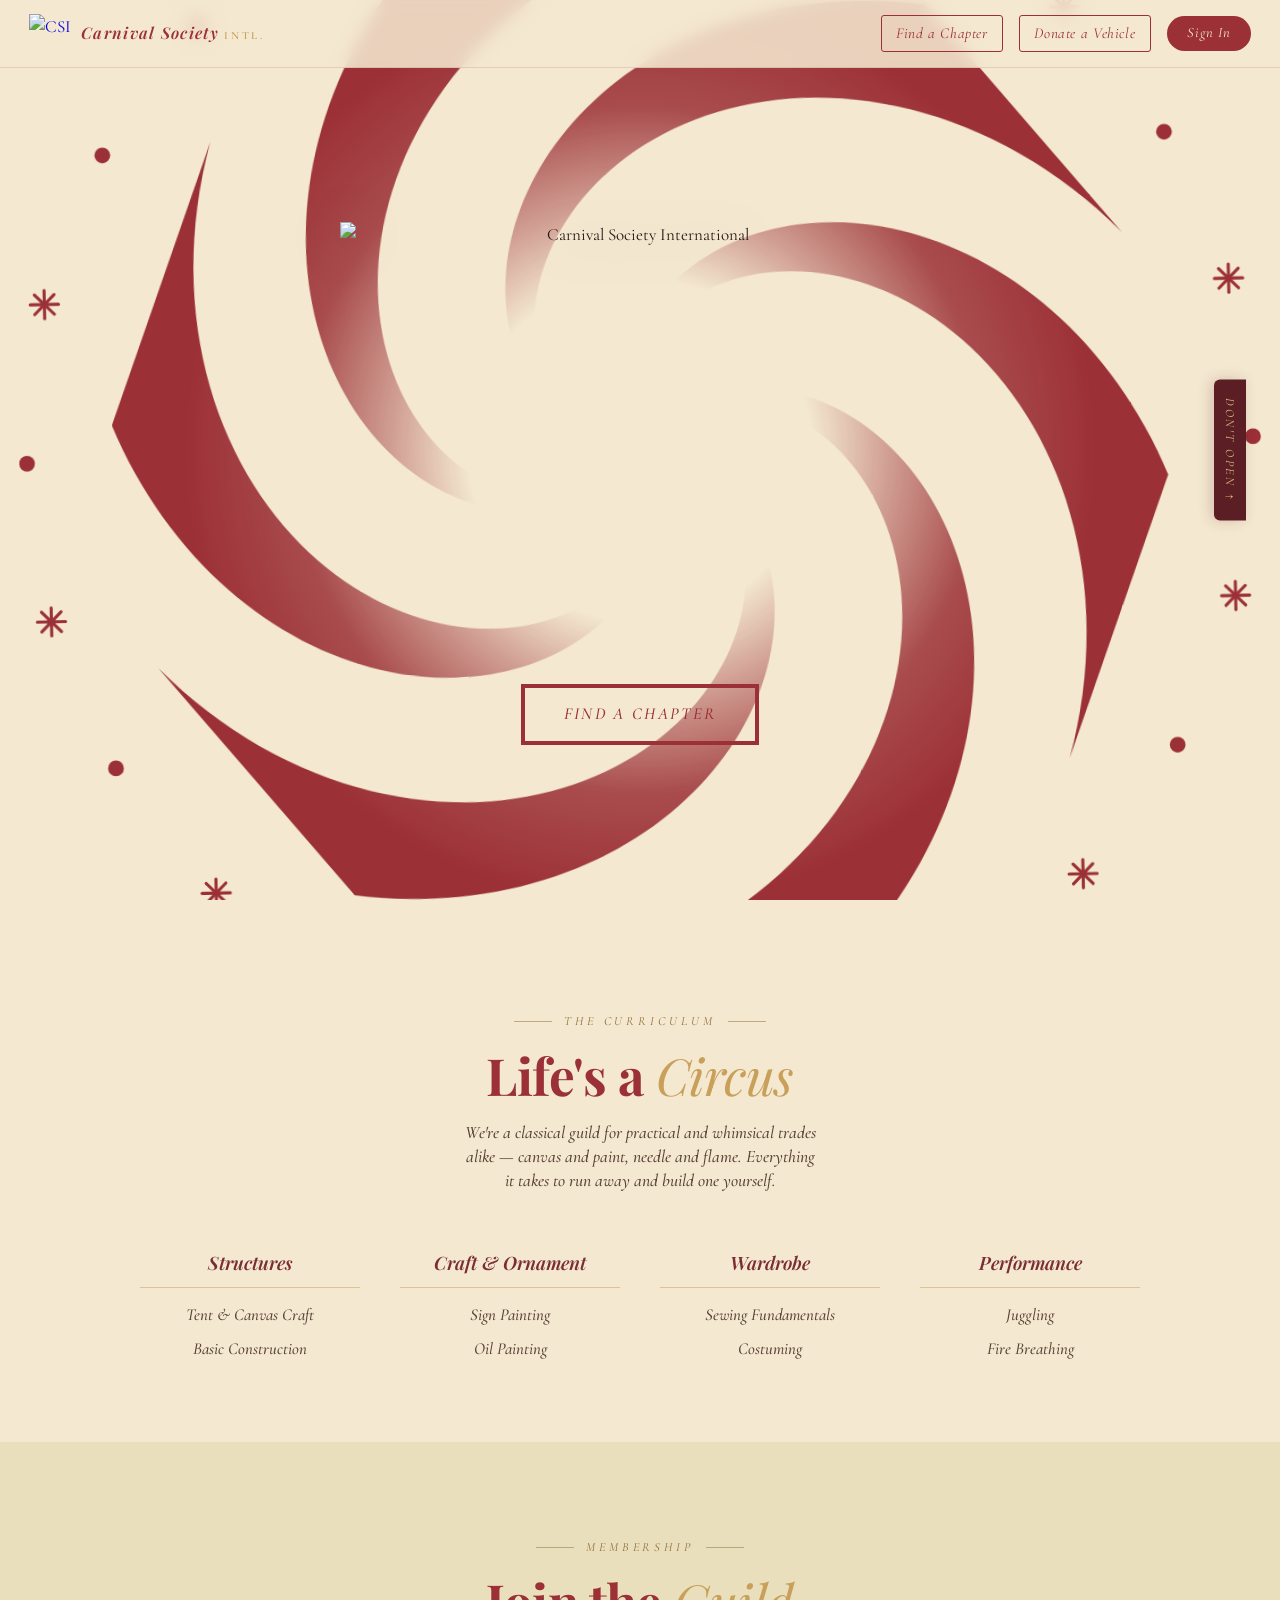
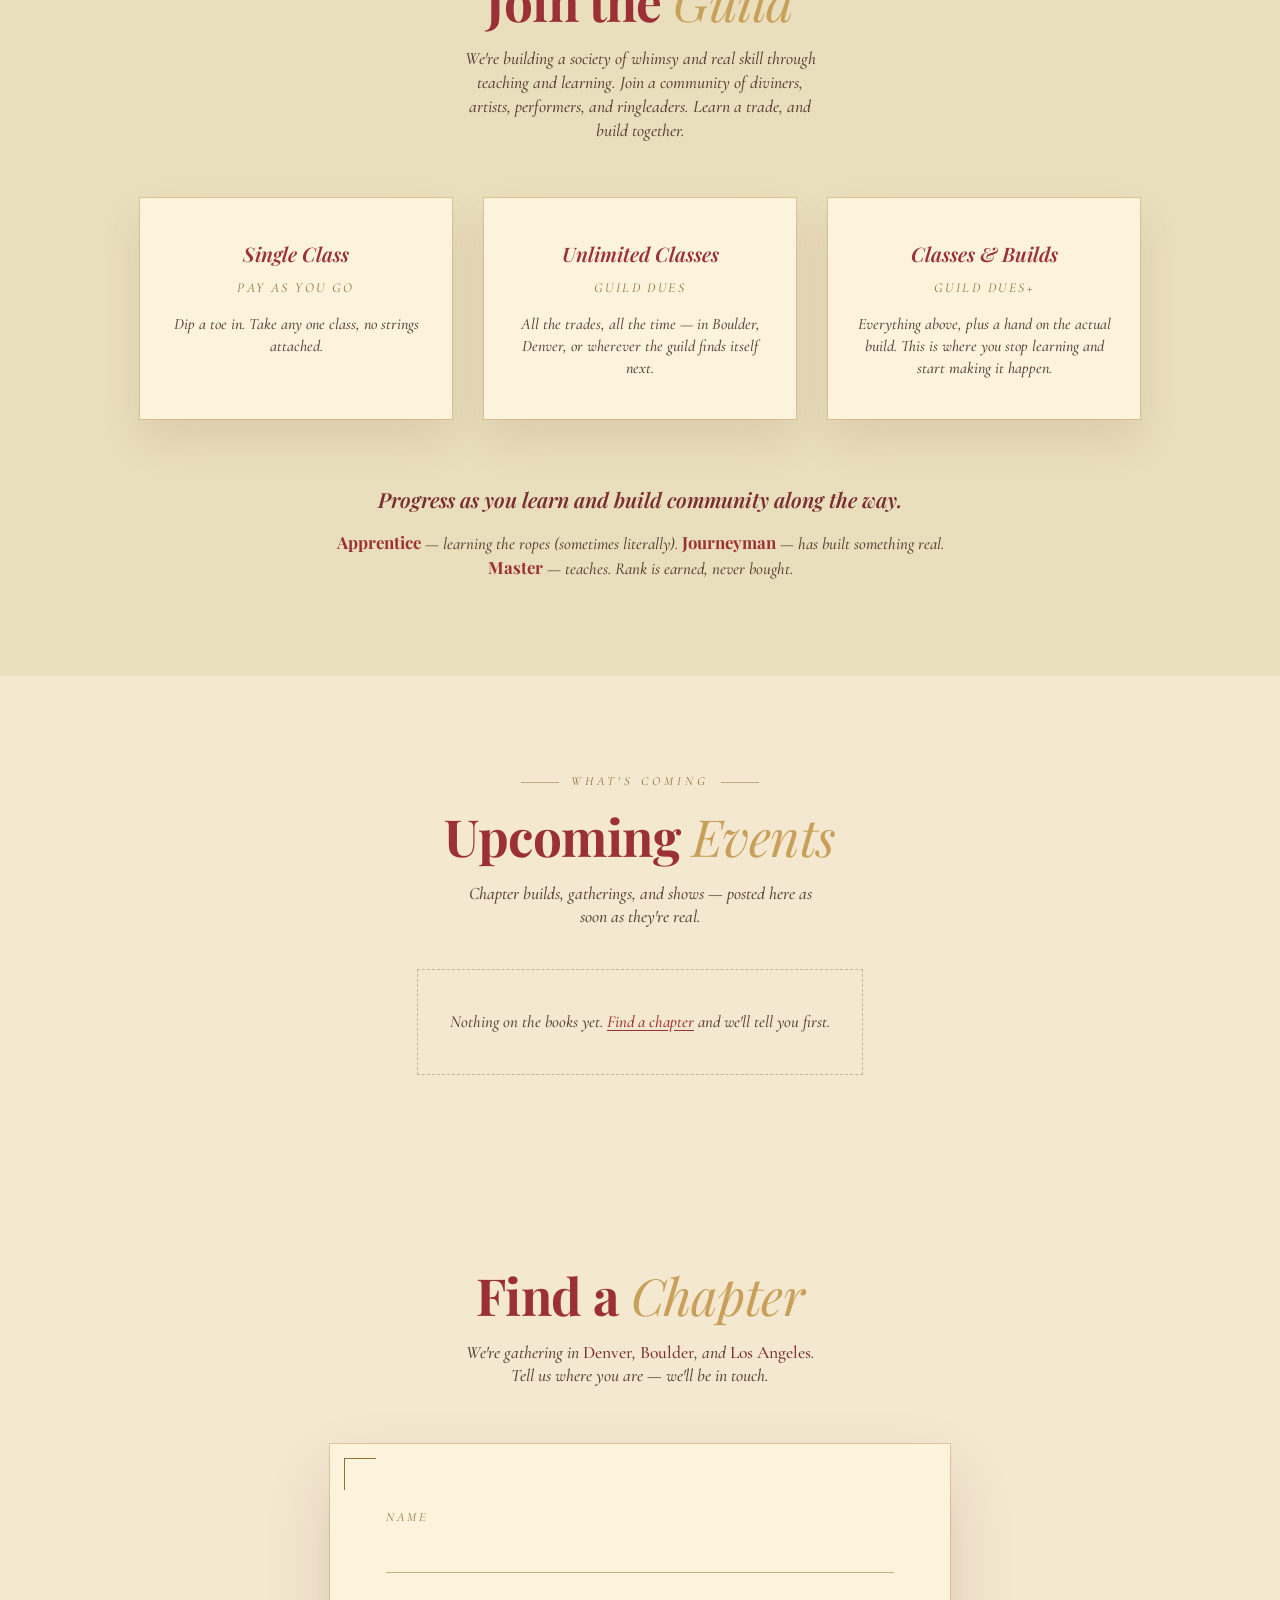
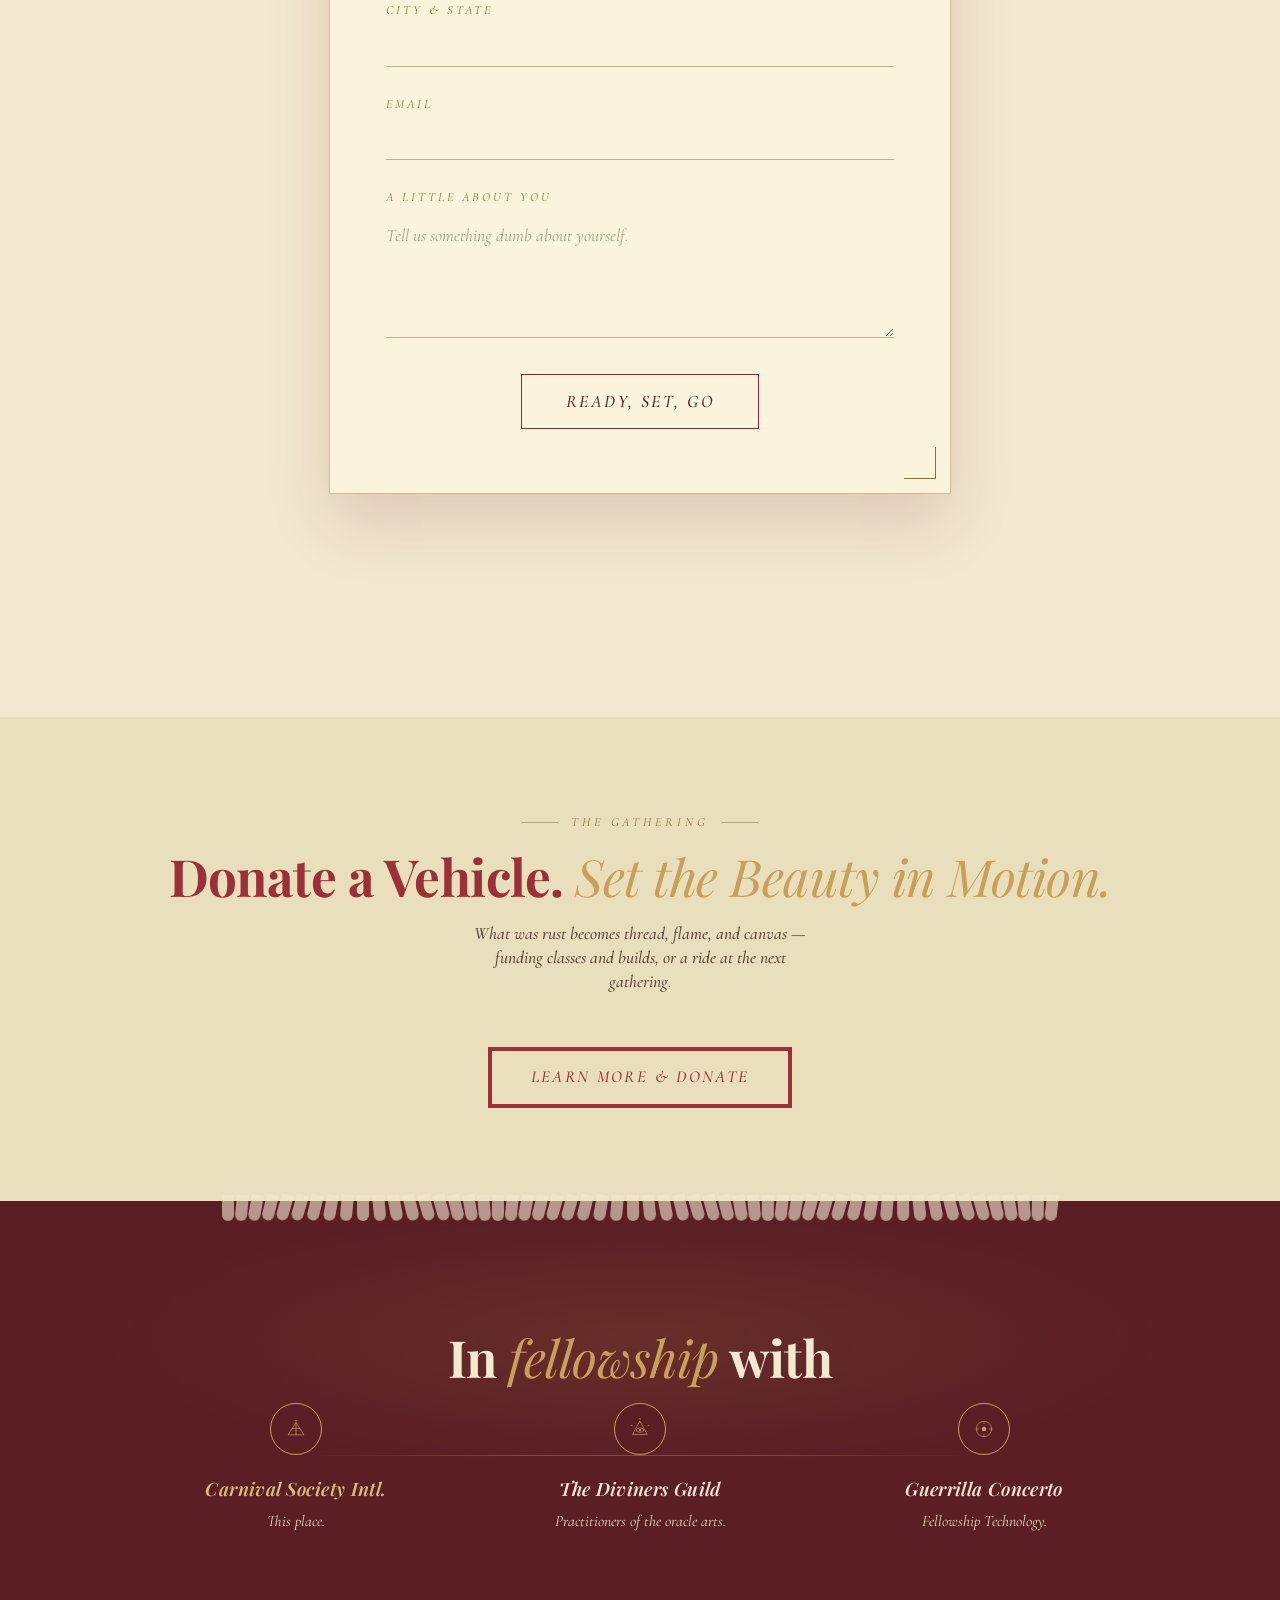
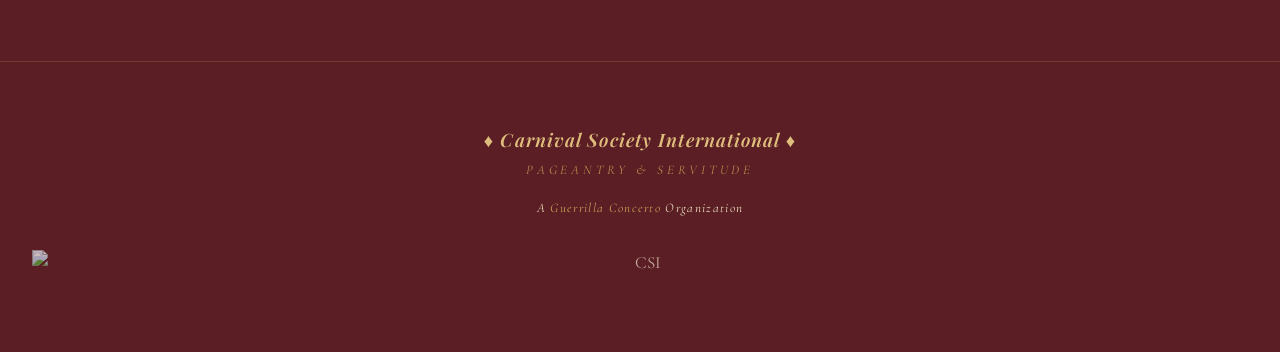
==== index.html @ 026100b3 "Add vehicle donation program: standalone donate.html and homepage teaser Standalone page covers the " ====
<!DOCTYPE html>

<html lang="en">
<head>
<meta charset="UTF-8">
<meta name="viewport" content="width=device-width, initial-scale=1.0">
<title>Carnival Society International</title>
<link rel="preconnect" href="https://fonts.googleapis.com">
<link rel="preconnect" href="https://fonts.gstatic.com" crossorigin>
<link href="https://fonts.googleapis.com/css2?family=Playfair+Display:ital,wght@0,400;0,600;0,700;1,400;1,600&family=Cormorant+Garamond:ital,wght@0,300;0,400;0,500;0,600;1,300;1,400;1,500&display=swap" rel="stylesheet">
<style>
  :root {
    --burgundy-deep: #5A1E24;
    --burgundy:      #7A2E34;
    --burgundy-red:  #9B3036;
    --gold:          #C8A05A;
    --gold-bright:   #DFBE7D;
    --gold-deep:     #8F6E34;
    --cream:         #F4E8D0;
    --cream-soft:    #EADFBC;
    --ink:           #231712;
    --ink-soft:      #5A4238;
  }
  *, *::before, *::after { margin:0; padding:0; box-sizing:border-box; }
  html { scroll-behavior: smooth; }
  body {
    background: var(--cream);
    color: var(--ink);
    font-family: 'Cormorant Garamond', serif;
    font-size: 17px;
    line-height: 1.55;
    overflow-x: hidden;
    -webkit-font-smoothing: antialiased;
  }
  body::before {
    content: '';
    position: fixed; inset: 0;
    background:
      radial-gradient(ellipse 80% 60% at 50% 20%, rgba(155,48,54,0.07) 0%, transparent 70%),
      radial-gradient(ellipse 60% 40% at 50% 95%, rgba(143,110,52,0.05) 0%, transparent 70%);
    pointer-events: none; z-index: 1;
  }
  body::after {
    content: '';
    position: fixed; inset: 0;
    background-image: url("data:image/svg+xml,%3Csvg viewBox='0 0 200 200' xmlns='http://www.w3.org/2000/svg'%3E%3Cfilter id='n'%3E%3CfeTurbulence type='fractalNoise' baseFrequency='0.9' numOctaves='2' stitchTiles='stitch'/%3E%3C/filter%3E%3Crect width='100%25' height='100%25' filter='url(%23n)' opacity='0.55'/%3E%3C/svg%3E");
    opacity: 0.08; mix-blend-mode: multiply;
    pointer-events: none; z-index: 2;
  }
  nav, main, footer { position: relative; z-index: 3; }

/* NAV */
nav {
position: fixed; top: 0; left: 0; right: 0;
padding: 0.85rem 1.8rem;
display: flex; justify-content: space-between; align-items: center;
z-index: 100;
background: rgba(244,232,208,0.88);
backdrop-filter: blur(8px); -webkit-backdrop-filter: blur(8px);
border-bottom: 1px solid rgba(139,60,64,0.15);
animation: fade 1.2s ease 0.1s both;
}
.nav-logomark { display: flex; align-items: center; gap: 0.65rem; flex-shrink: 0; text-decoration: none; }
.nav-logomark img { height: 40px; width: auto; display: block; }
.nav-brand-text {
font-family: 'Playfair Display', serif;
font-weight: 600; font-style: italic;
font-size: 1rem; letter-spacing: 0.08em;
color: var(--burgundy-red);
}
.nav-brand-text em {
font-style: normal;
font-family: 'Cormorant Garamond', serif;
font-size: 0.68rem; letter-spacing: 0.24em;
text-transform: uppercase;
color: var(--gold);
margin-left: 0.3rem;
}
.nav-right { display: flex; align-items: center; gap: 1rem; }
.nav-chapter {
font-family: 'Cormorant Garamond', serif;
font-style: italic; font-size: 0.95rem; letter-spacing: 0.04em;
color: var(--burgundy-red); text-decoration: none;
border: 1px solid var(--burgundy-red);
padding: 0.35rem 0.9rem; border-radius: 3px;
transition: color 0.3s, background 0.3s;
}
.nav-chapter:hover { background: var(--burgundy-red); color: var(--cream); }
.nav-signin {
background: var(--burgundy-red); color: var(--cream);
padding: 0.4rem 1.3rem; border-radius: 999px;
font-family: 'Cormorant Garamond', serif;
font-style: italic; font-size: 0.9rem; letter-spacing: 0.06em;
text-decoration: none; transition: background 0.3s; flex-shrink: 0;
}
.nav-signin:hover { background: var(--burgundy-deep); }

/* HERO */
.hero {
position: relative; min-height: 100vh;
display: grid; grid-template-rows: 1fr auto 1fr;
padding: 7rem 2rem 3rem;
background: var(--cream); overflow: hidden;
}
.hero-inner {
position: relative; z-index: 3;
align-self: center; margin: 0 auto;
max-width: 860px; width: 100%;
display: flex; flex-direction: column;
align-items: center; gap: 2.25rem; text-align: center;
}
.spiral-stage {
position: absolute; top: 50%; left: 50%;
width: 150vmin; height: 150vmin;
transform: translate(-50%, -50%);
z-index: 1; pointer-events: none; will-change: opacity;
-webkit-mask-image: radial-gradient(circle at center,
transparent 0%, transparent 18%,
rgba(0,0,0,0.4) 26%, rgba(0,0,0,0.85) 36%,
black 48%, black 100%);
mask-image: radial-gradient(circle at center,
transparent 0%, transparent 18%,
rgba(0,0,0,0.4) 26%, rgba(0,0,0,0.85) 36%,
black 48%, black 100%);
}
.spiral-wrap { position: absolute; inset: 0; transform-origin: center center; will-change: transform; }
.spiral-stage svg { width: 100%; height: 100%; display: block; overflow: visible; }
.spiral-rotor, .spiral-halo { transform-origin: 0 0; will-change: transform; }
.hero-wordmark {
width: clamp(300px, 52vw, 600px);
aspect-ratio: 728 / 520; object-fit: contain;
filter: drop-shadow(0 6px 24px rgba(90,30,36,0.25));
}
.btn {
display: inline-block; padding: 0.85rem 2.4rem;
border: 1px solid var(--burgundy-red); color: var(--burgundy-red);
font-family: 'Cormorant Garamond', serif;
font-style: italic; font-weight: 500;
font-size: 1.05rem; letter-spacing: 0.14em;
text-decoration: none; text-transform: uppercase;
background: transparent;
cursor: pointer; position: relative;
box-shadow: 0 0 0 3px var(--burgundy-red);
transition: color 0.35s ease, background 0.35s ease, letter-spacing 0.4s ease, box-shadow 0.35s ease;
}
.btn:hover {
background: var(--burgundy-red); color: var(--cream);
letter-spacing: 0.18em;
box-shadow: 0 0 0 3px var(--burgundy-red), 0 0 0 5px var(--cream), 0 0 0 7px var(--burgundy-red);
}

/* SECTION HEADERS */
.section-label {
font-family: 'Cormorant Garamond', serif;
font-style: italic; font-size: 0.78rem;
letter-spacing: 0.32em; text-transform: uppercase;
text-align: center; margin-bottom: 1rem;
display: flex; align-items: center; justify-content: center; gap: 0.75rem;
}
.section-label::before, .section-label::after {
content: ''; width: 38px; height: 1px; background: currentColor; opacity: 0.5;
}
.section-title {
font-family: 'Playfair Display', serif; font-weight: 700;
font-size: clamp(2rem, 4.2vw, 3.2rem);
line-height: 1.1; text-align: center;
margin-bottom: 1.1rem; letter-spacing: -0.01em;
}
.section-title em { font-family: 'Playfair Display', serif; font-style: italic; font-weight: 400; }
.section-kicker {
text-align: center; font-style: italic; font-weight: 500;
font-size: 1.1rem; line-height: 1.35;
max-width: 44ch; margin: 0 auto 3.5rem;
}

/* CLASSES */
.classes { background: var(--cream); color: var(--ink); padding: 7rem 2rem 5rem; position: relative; }
.classes .section-label { color: var(--gold-deep); }
.classes .section-title { color: var(--burgundy-red); }
.classes .section-title em { color: var(--gold); font-style: italic; }
.classes .section-kicker { color: var(--ink-soft); }
.class-groups {
  max-width: 1000px; margin: 0 auto;
  display: grid; grid-template-columns: repeat(4, 1fr); gap: 2.5rem;
}
.class-group { text-align: center; }
.group-title {
  font-family: 'Playfair Display', serif; font-weight: 600; font-style: italic;
  font-size: 1.15rem; color: var(--burgundy); margin-bottom: 0.9rem;
  padding-bottom: 0.6rem; border-bottom: 1px solid rgba(200,160,90,0.5);
}
.group-list { list-style: none; display: flex; flex-direction: column; gap: 0.5rem; }
.group-list li { font-style: italic; font-weight: 500; font-size: 1.05rem; color: var(--ink-soft); }

/* JOIN THE GUILD */
.guild { background: var(--cream-soft); color: var(--ink); padding: 6rem 2rem; position: relative; }
.guild .section-label { color: var(--gold-deep); }
.guild .section-title { color: var(--burgundy-red); }
.guild .section-title em { color: var(--gold); font-style: italic; }
.guild .section-kicker { color: var(--ink-soft); }
.tier-cards {
  max-width: 1000px; margin: 0 auto 4rem; display: grid;
  grid-template-columns: repeat(3, 1fr); gap: 2rem;
}
.tier-card {
  background: #FBF3DC; padding: 2.5rem 1.75rem; text-align: center;
  box-shadow: 0 20px 40px rgba(90,30,36,0.1), 0 0 0 1px rgba(200,160,90,0.4);
}
.tier-name { font-family: 'Playfair Display', serif; font-weight: 600; font-style: italic; font-size: 1.25rem; color: var(--burgundy-red); margin-bottom: 0.5rem; }
.tier-price { font-style: italic; font-size: 0.85rem; letter-spacing: 0.18em; text-transform: uppercase; color: var(--gold-deep); margin-bottom: 1rem; }
.tier-text { font-style: italic; font-weight: 500; font-size: 1rem; color: var(--ink-soft); line-height: 1.35; }
.rank-ladder { max-width: 620px; margin: 0 auto; text-align: center; }
.rank-title { font-family: 'Playfair Display', serif; font-weight: 600; font-style: italic; font-size: 1.3rem; color: var(--burgundy); margin-bottom: 1rem; }
.rank-text { font-style: italic; font-weight: 500; font-size: 1.05rem; color: var(--ink-soft); line-height: 1.4; }
.rank-text strong { font-style: normal; color: var(--burgundy-red); font-family: 'Playfair Display', serif; }

/* UPCOMING EVENTS */
.events { background: var(--cream); color: var(--ink); padding: 6rem 2rem; position: relative; }
.events .section-label { color: var(--gold-deep); }
.events .section-title { color: var(--burgundy-red); }
.events .section-title em { color: var(--gold); font-style: italic; }
.events .section-kicker { color: var(--ink-soft); margin-bottom: 2.5rem; }
.events-empty {
  max-width: 560px; margin: 0 auto; text-align: center;
  padding: 2.5rem 2rem; border: 1px dashed rgba(139,110,52,0.4);
}
.events-empty p { font-style: italic; font-size: 1.05rem; font-weight: 500; color: var(--ink-soft); line-height: 1.4; }
.events-empty a { color: var(--burgundy-red); text-decoration: underline; text-underline-offset: 3px; }
.events-list { max-width: 640px; margin: 0 auto; display: flex; flex-direction: column; gap: 1.25rem; }
.event-card {
  background: #FBF3DC; text-align: left; padding: 1.5rem 1.75rem;
  box-shadow: 0 12px 28px rgba(90,30,36,0.08), 0 0 0 1px rgba(200,160,90,0.4);
}
.event-card-title { font-family: 'Playfair Display', serif; font-weight: 600; font-style: italic; font-size: 1.2rem; color: var(--burgundy-red); margin-bottom: 0.35rem; }
.event-card-meta { font-style: italic; font-weight: 500; font-size: 0.9rem; color: var(--gold-deep); margin-bottom: 0.5rem; }
.event-card-desc { font-style: italic; font-weight: 500; font-size: 1rem; color: var(--ink-soft); line-height: 1.4; }

/* FIND A CHAPTER */
.join { background: var(--cream); color: var(--ink); padding: 6rem 2rem 9rem; position: relative; }
.join .section-label { color: var(--gold-deep); }
.join .section-title { color: var(--burgundy-red); }
.join .section-title em { color: var(--gold); font-style: italic; }
.join .section-kicker { color: var(--ink-soft); }
.join .section-kicker em { color: var(--burgundy); font-style: normal; }
.form-panel {
max-width: 620px; margin: 0 auto;
background: #FBF3DC; color: var(--ink);
padding: 4rem 3.5rem; position: relative;
box-shadow: 0 30px 60px rgba(90,30,36,0.15), 0 0 0 1px rgba(200,160,90,0.45);
}
.form-panel::before, .form-panel::after {
content: ''; position: absolute; width: 32px; height: 32px;
border: 1px solid var(--gold-deep);
}
.form-panel::before { top: 14px; left: 14px; border-right: 0; border-bottom: 0; }
.form-panel::after  { bottom: 14px; right: 14px; border-left: 0; border-top: 0; }
form { display: flex; flex-direction: column; gap: 1.75rem; }
.field { display: flex; flex-direction: column; gap: 0.5rem; }
.field label {
font-family: 'Cormorant Garamond', serif;
font-style: italic; font-size: 0.78rem;
letter-spacing: 0.24em; text-transform: uppercase; color: var(--gold-deep);
}
.field input, .field textarea, .field select {
font-family: 'Cormorant Garamond', serif; font-size: 1.1rem; color: var(--ink);
background: transparent; border: 0;
border-bottom: 1px solid rgba(139,110,52,0.5);
padding: 0.5rem 0; outline: none;
transition: border-color 0.3s ease; resize: vertical;
}
.field input::placeholder, .field textarea::placeholder { color: rgba(74,56,24,0.45); font-style: italic; }
.field input:focus, .field textarea:focus, .field select:focus { border-color: var(--burgundy); }
.field textarea { min-height: 90px; line-height: 1.5; }
.field select { cursor: pointer; }
.field-note { font-style: italic; font-size: 0.85rem; color: var(--ink-soft); line-height: 1.4; margin-top: -0.75rem; }
.field-row { display: flex; gap: 1.25rem; }
.field-row .field { flex: 1; }
.disclosure { max-width: 620px; margin: 0 auto 2.5rem; text-align: center; font-style: italic; font-size: 0.92rem; color: var(--ink-soft); line-height: 1.5; }
.disclosure strong { font-style: normal; color: var(--burgundy); font-family: 'Playfair Display', serif; }
.btn-dark {
align-self: center; margin-top: 0.5rem;
padding: 1rem 2.75rem; border: 1px solid var(--burgundy);
color: var(--burgundy-deep); background: transparent;
font-family: 'Cormorant Garamond', serif;
font-style: italic; font-weight: 500;
font-size: 1.1rem; letter-spacing: 0.14em; text-transform: uppercase;
cursor: pointer; position: relative;
transition: color 0.4s ease, letter-spacing 0.5s ease; overflow: hidden;
}
.btn-dark::before {
content: ''; position: absolute; inset: 0; background: var(--burgundy);
transform: scaleX(0); transform-origin: left;
transition: transform 0.55s cubic-bezier(0.22,1,0.36,1); z-index: -1;
}
.btn-dark:hover { color: var(--cream); letter-spacing: 0.2em; }
.btn-dark:hover::before { transform: scaleX(1); }
.confirmation {
display: none; text-align: center; padding: 1.5rem 0;
font-style: italic; font-size: 1.1rem; color: var(--ink); line-height: 1.6;
}
.confirmation strong {
font-family: 'Playfair Display', serif; font-style: italic; font-weight: 400;
color: var(--burgundy); display: block; margin-bottom: 0.75rem; letter-spacing: 0.04em;
}
form.sent { display: none; }

/* DONATE A VEHICLE */
.donate { background: var(--cream-soft); color: var(--ink); padding: 6rem 2rem; position: relative; text-align: center; }
.donate .section-label { color: var(--gold-deep); }
.donate .section-title { color: var(--burgundy-red); }
.donate .section-title em { color: var(--gold); font-style: italic; }
.donate .section-kicker { color: var(--ink-soft); }
.donate .section-kicker em { color: var(--burgundy); font-style: normal; }
form.sent + .confirmation { display: block; }

/* SMILE */
.smile { width: clamp(140px,16vw,200px); margin: 5rem auto 0; display: block; will-change: transform; opacity: 0.9; }

/* FELLOWSHIP */
.fellowship {
padding: 8rem 2rem;
background: radial-gradient(ellipse 60% 40% at 50% 30%, rgba(200,160,90,0.12) 0%, transparent 70%), var(--burgundy-deep);
color: var(--cream); text-align: center; position: relative;
}
.fellowship .section-label { color: var(--gold); }
.fellowship .section-title { color: var(--cream); max-width: 22ch; margin-left: auto; margin-right: auto; }
.fellowship .section-title em { color: var(--gold); }
.kindred {
max-width: 1000px; margin: 0 auto;
display: grid; grid-template-columns: repeat(3,1fr); gap: 2rem; position: relative;
}
.kindred::before {
content: ''; position: absolute; top: 52px; left: 16%; right: 16%; height: 1px;
background: linear-gradient(90deg, transparent, rgba(200,160,90,0.35), rgba(200,160,90,0.35), transparent); z-index: 0;
}
.kin {
position: relative; z-index: 1; text-align: center; padding: 0 0.5rem;
text-decoration: none; color: inherit; display: block;
}
.kin-crest {
width: 52px; height: 52px; margin: 0 auto 1.25rem;
background: var(--burgundy-deep); border: 1px solid var(--gold); border-radius: 50%;
padding: 14px; color: var(--gold);
display: flex; align-items: center; justify-content: center;
transition: background 0.4s ease, transform 0.6s cubic-bezier(0.22,1,0.36,1), color 0.4s ease;
}
.kin-crest svg { width: 100%; height: 100%; stroke: currentColor; fill: none; stroke-width: 1.2; stroke-linecap: round; stroke-linejoin: round; }
.kin:hover .kin-crest { background: var(--gold); color: var(--burgundy-deep); transform: scale(1.08); }
.kin-name { font-family: 'Playfair Display', serif; font-weight: 600; font-style: italic; font-size: 1.15rem; color: var(--cream); margin-bottom: 0.4rem; letter-spacing: 0.02em; }
.kin.self .kin-name { color: var(--gold-bright); }
.kin-text { font-style: italic; font-size: 0.98rem; color: var(--cream-soft); max-width: 26ch; margin: 0 auto; line-height: 1.5; }

/* TEETH BAR */
.teeth-bar {
position: absolute; top: -6px; left: 0; right: 0;
display: flex; justify-content: center; gap: 3px;
pointer-events: none;
overflow: visible;
z-index: 2;
}
.tooth {
flex-shrink: 0; width: 12px; height: 26px;
background: var(--cream); border-radius: 0 0 6px 6px;
will-change: transform; transform-origin: top center; opacity: 0.6;
}

/* FOOTER */
footer {
padding: 4rem 2rem 3rem; background: var(--burgundy-deep); color: var(--cream);
border-top: 1px solid rgba(200,160,90,0.2); text-align: center;
}
.foot-mark { font-family: 'Playfair Display', serif; font-weight: 600; font-style: italic; font-size: 1.15rem; letter-spacing: 0.06em; color: var(--gold-bright); margin-bottom: 0.35rem; }
.foot-tagline { font-family: 'Cormorant Garamond', serif; font-style: italic; font-size: 0.82rem; letter-spacing: 0.3em; text-transform: uppercase; color: var(--gold); opacity: 0.85; margin-bottom: 1.1rem; }
.foot-line { font-family: 'Cormorant Garamond', serif; font-style: italic; font-size: 0.82rem; color: var(--cream-soft); letter-spacing: 0.1em; margin-bottom: 2rem; }
.foot-line a { color: var(--gold); text-decoration: none; }
.foot-line a:hover { text-decoration: underline; }
.foot-logomark { height: 54px; width: auto; display: block; margin: 0 auto; opacity: 0.7; }

/* REVEAL */
.reveal { opacity: 0; transform: translateY(26px); transition: opacity 1.1s cubic-bezier(0.22,1,0.36,1), transform 1.1s cubic-bezier(0.22,1,0.36,1); }
.reveal.is-in { opacity: 1; transform: translateY(0); }
.spiral-stage  { animation: fade 2s cubic-bezier(0.22,1,0.36,1) 0.15s both; }
.hero-wordmark { animation: rise 1.5s cubic-bezier(0.22,1,0.36,1) 0.55s both; }
.btn           { animation: rise 1.5s cubic-bezier(0.22,1,0.36,1) 0.85s both; }
@keyframes rise { from { opacity:0; transform:translateY(30px); } to { opacity:1; transform:translateY(0); } }
@keyframes fade { from { opacity:0; } to { opacity:1; } }

/* CARNIVAL ERUPTION */
.edge-trumpet {
position: fixed;
bottom: 0;
width: clamp(180px, 22vw, 340px);
will-change: transform;
opacity: 0.95;
z-index: 10;
pointer-events: none;
}
.edge-trumpet.left  { left: 0; }
.edge-trumpet.right { right: 0; }
.edge-trumpet img { width: 100%; height: auto; display: block; filter: drop-shadow(0 4px 16px rgba(90,30,36,0.22)); }

.fanfare-stage { position: fixed; inset: 0; pointer-events: none; z-index: 200; display: none; overflow: hidden; }
.fanfare-stage.go { display: block; }
.fanfare-trumpeter {
position: absolute; bottom: 6%; right: -35vw;
width: clamp(220px,26vw,380px);
transform-origin: 50% 100%;
will-change: transform, opacity;
}
.fanfare-stage.go .fanfare-trumpeter { animation: fanfareRight 4.8s cubic-bezier(0.22,1,0.36,1) forwards; }
@keyframes fanfareRight {
0%   { right:-35vw; transform:rotate(15deg); opacity:0; }
8%   { opacity:1; }
22%  { right:2vw;  transform:rotate(-8deg); }
35%  { right:2vw;  transform:rotate(6deg); }
50%  { right:2vw;  transform:rotate(-3deg); }
70%  { right:2vw;  transform:rotate(10deg) translateY(6px); }
85%  { right:2vw;  transform:rotate(18deg) translateY(18px); opacity:0.9; }
100% { right:-20vw; transform:rotate(28deg) translateY(40px); opacity:0; }
}
.fanfare-trumpeter img {
width: 100%; height: auto; display: block;
filter: drop-shadow(0 8px 24px rgba(90,30,36,0.4));
transform: scaleX(-1);
}
.fanfare-bubble {
position: absolute; bottom: 100%; right: 30%;
background: var(--cream); color: var(--burgundy-deep);
padding: 0.55rem 1rem;
border: 2px solid var(--burgundy-red);
border-radius: 12px 12px 4px 12px;
font-family: 'Playfair Display', serif;
font-style: italic; font-size: 1rem;
white-space: nowrap;
opacity: 0;
transform: scale(0.7) translateY(8px);
transition: opacity 0.3s ease, transform 0.3s cubic-bezier(0.22,1,0.36,1);
pointer-events: none;
}
.fanfare-bubble::after {
content: '';
position: absolute; bottom: -10px; right: 14px;
border: 5px solid transparent;
border-top-color: var(--burgundy-red);
}
.fanfare-stage.go .fanfare-bubble {
animation: bubblePop 4.8s forwards;
}
@keyframes bubblePop {
0%,20% { opacity:0; transform:scale(0.7) translateY(8px); }
30%    { opacity:1; transform:scale(1) translateY(0); }
65%    { opacity:1; transform:scale(1) translateY(0); }
80%    { opacity:0; transform:scale(0.8) translateY(-4px); }
100%   { opacity:0; }
}

.drawer {
position: fixed;
right: 0;
top: 50%;
transform: translateY(-50%);
z-index: 60;
display: flex;
align-items: center;
}
.drawer-tab {
background: var(--burgundy-deep); color: var(--gold-bright); border: 0;
padding: 1.2rem 0.5rem;
font-family: 'Cormorant Garamond', serif; font-style: italic; font-size: 0.78rem;
letter-spacing: 0.2em; text-transform: uppercase; cursor: pointer;
writing-mode: vertical-rl;
border-radius: 6px 0 0 6px;
box-shadow: -3px 0 14px rgba(90,30,36,0.2);
transition: background 0.25s ease, color 0.25s ease;
flex-shrink: 0;
}
.drawer-tab:hover { background: var(--burgundy); color: var(--cream); }
.drawer-tab::after { content: ' ↑'; display: inline-block; margin-top: 0.4rem; transition: transform 0.4s ease; writing-mode: vertical-rl; }
.drawer.open .drawer-tab::after { transform: rotate(180deg); }
.drawer-content {
width: 0; overflow: hidden;
background: var(--burgundy-deep);
border-left: 2px solid var(--gold);
border-radius: 6px 0 0 6px;
display: flex; align-items: center; justify-content: center;
transition: width 0.5s cubic-bezier(0.22,1,0.36,1), padding 0.45s cubic-bezier(0.22,1,0.36,1);
padding: 0;
}
.drawer.open .drawer-content { width: clamp(130px,15vw,200px); padding: 1rem; }
.drawer-content img {
width: 100%; height: auto; display: block;
filter: drop-shadow(0 4px 12px rgba(0,0,0,0.45));
animation: pigBob 2.4s ease-in-out infinite;
}
@keyframes pigBob { 0%,100%{transform:translateY(0) rotate(-1deg);}50%{transform:translateY(-4px) rotate(1deg);} }
.drawer-warn { display: none; }

.spill-bubble {
  position: absolute; top: 50%; right: 100%;
  transform: translateY(-50%) translateX(10px) scale(0.7);
  background: var(--cream); color: var(--burgundy-deep);
  padding: 0.55rem 1rem; margin-right: 0.75rem;
  border: 2px solid var(--burgundy-red);
  border-radius: 12px 12px 4px 12px;
  font-family: 'Playfair Display', serif; font-style: italic; font-size: 1rem;
  white-space: nowrap; opacity: 0; pointer-events: none;
  transition: opacity 0.3s ease, transform 0.3s cubic-bezier(0.22,1,0.36,1);
}
.spill-bubble::after {
  content: ''; position: absolute; top: 50%; right: -10px; transform: translateY(-50%);
  border: 6px solid transparent; border-left-color: var(--burgundy-red);
}
.drawer.spill .spill-bubble { opacity: 1; transform: translateY(-50%) translateX(0) scale(1); }

.confetti-piece {
  position: fixed; top: 0; left: 0; z-index: 59; pointer-events: none;
  animation: confettiFall ease-in forwards;
}
.confetti-piece.round { border-radius: 50%; }
@keyframes confettiFall {
  0%   { transform: translate(0,0) rotate(0deg); opacity: 1; }
  100% { transform: translate(var(--dx),var(--dy)) rotate(var(--rot)); opacity: 0; }
}

.sparkle {
  position: fixed; width: 10px; height: 10px; pointer-events: none; z-index: 300;
  background: radial-gradient(circle, var(--gold-bright), transparent 70%);
  border-radius: 50%;
  animation: sparklePop 1.2s ease-out forwards;
}
@keyframes sparklePop {
  0%   { transform: scale(0); opacity: 0; }
  30%  { transform: scale(1.4); opacity: 1; }
  100% { transform: scale(0.2) translateY(-30px); opacity: 0; }
}

.margin-char { position: fixed; bottom: 12vh; width: clamp(90px,12vw,170px); opacity: 0; pointer-events: none; z-index: 30; transition: opacity 0.5s ease, transform 0.6s cubic-bezier(0.22,1,0.36,1); }
.margin-char.from-left  { left: 0;  transform: translateX(-100%); }
.margin-char.from-right { right: 0; transform: translateX(100%); }
.margin-char.is-in      { opacity: 1; transform: translateX(0); }
.margin-char img { width: 100%; height: auto; display: block; }

.owl-peek {
position: absolute;
bottom: -20px;
left: 3%;
width: clamp(80px, 10vw, 140px);
transform: translateY(100%);
transition: transform 0.8s cubic-bezier(0.22,1,0.36,1);
z-index: 5;
pointer-events: none;
filter: drop-shadow(0 -4px 10px rgba(90,30,36,0.15));
}
.owl-peek.is-in { transform: translateY(30%); }
.owl-peek img { width: 100%; height: auto; display: block; }

/* FOOTER PEEPER — jester springs up above footer */
.footer-peeper {
position: fixed;
bottom: 0;
left: 50%;
transform: translateX(-50%) translateY(100%);
width: clamp(100px, 12vw, 180px);
z-index: 5;
pointer-events: none;
transition: transform 0.7s cubic-bezier(0.34, 1.56, 0.64, 1);
filter: drop-shadow(0 -6px 14px rgba(90,30,36,0.3));
}
.footer-peeper.is-in { transform: translateX(-50%) translateY(-8%); }
.footer-peeper img { width: 100%; height: auto; display: block; }

@media (max-width: 900px) {
nav { padding: 0.75rem 1rem; }
.nav-logomark img { height: 32px; }
.nav-right { gap: 0.5rem; flex-wrap: wrap; justify-content: flex-end; }
.nav-chapter { font-size: 0.8rem; padding: 0.3rem 0.7rem; }
.nav-signin { padding: 0.35rem 0.9rem; font-size: 0.82rem; }
.hero { padding: 5rem 1.25rem 3rem; }
.spiral-stage { width: 170vmin; height: 170vmin; }
.join { padding: 4rem 1.25rem 6rem; }
.donate { padding: 4rem 1.25rem; }
.form-panel { padding: 2.75rem 1.75rem; }
.field-row { flex-direction: column; gap: 1.75rem; }
.classes { padding: 5rem 1.25rem 3.5rem; }
.class-groups { grid-template-columns: repeat(2, 1fr); gap: 2rem; }
.guild { padding: 4rem 1.25rem; }
.tier-cards { grid-template-columns: 1fr; gap: 1.5rem; }
.events { padding: 4rem 1.25rem; }
.events-empty { padding: 2rem 1.25rem; }
.fellowship { padding: 5rem 1.25rem; }
.kindred { grid-template-columns: 1fr; gap: 3rem; }
.kindred::before { display: none; }
}
</style>

</head>
<body>

<nav id="nav">
  <a href="/" class="nav-logomark">
    <img src="https://pub-2dbb7654dec74c5694402d3930de7a9a.r2.dev/carnival%20society%20logo%20(2)-07.png" alt="CSI">
    <span class="nav-brand-text">Carnival Society<em>Intl.</em></span>
  </a>
  <div class="nav-right">
    <a href="#join" class="nav-chapter">Find a Chapter</a>
    <a href="/donate.html" class="nav-chapter">Donate a Vehicle</a>
    <a href="https://members.carnivalsociety.org" target="_blank" class="nav-signin">Sign In</a>
  </div>
</nav>

<main>
  <section class="hero" id="hero">
    <div class="spiral-stage" id="spiralStage">
      <div class="spiral-wrap" id="spiralWrap">
        <svg viewBox="-240 -240 480 480" xmlns="http://www.w3.org/2000/svg" aria-hidden="true" preserveAspectRatio="xMidYMid meet">
          <g class="spiral-halo" id="spiralHalo"></g>
          <g class="spiral-rotor" id="spiralRotor"><circle r="3.5" fill="#9B3036"/></g>
        </svg>
      </div>
    </div>
    <div></div>
    <div class="hero-inner">
      <img class="hero-wordmark"
           src="https://pub-2dbb7654dec74c5694402d3930de7a9a.r2.dev/carnival%20society%20logo%20(2)-03.png"
           alt="Carnival Society International">
      <a href="#join" class="btn">Find a Chapter</a>
    </div>
    <div></div>
  </section>

  <section class="classes" id="classes">
    <span class="section-label reveal">The Curriculum</span>
    <h2 class="section-title reveal">Life's a <em>Circus</em></h2>
    <p class="section-kicker reveal">
      We're a classical guild for practical and whimsical trades alike &mdash;
      canvas and paint, needle and flame. Everything it takes to run away
      and build one yourself.
    </p>
    <div class="class-groups">
      <div class="class-group reveal">
        <h3 class="group-title">Structures</h3>
        <ul class="group-list">
          <li>Tent &amp; Canvas Craft</li>
          <li>Basic Construction</li>
        </ul>
      </div>
      <div class="class-group reveal">
        <h3 class="group-title">Craft &amp; Ornament</h3>
        <ul class="group-list">
          <li>Sign Painting</li>
          <li>Oil Painting</li>
        </ul>
      </div>
      <div class="class-group reveal">
        <h3 class="group-title">Wardrobe</h3>
        <ul class="group-list">
          <li>Sewing Fundamentals</li>
          <li>Costuming</li>
        </ul>
      </div>
      <div class="class-group reveal">
        <h3 class="group-title">Performance</h3>
        <ul class="group-list">
          <li>Juggling</li>
          <li>Fire Breathing</li>
        </ul>
      </div>
    </div>
  </section>

  <section class="guild" id="guild">
    <span class="section-label reveal">Membership</span>
    <h2 class="section-title reveal">Join the <em>Guild</em></h2>
    <p class="section-kicker reveal">
      We're building a society of whimsy and real skill through teaching and learning.
      Join a community of diviners, artists, performers, and ringleaders. Learn a
      trade, and build together.
    </p>
    <div class="tier-cards">
      <div class="tier-card reveal">
        <h3 class="tier-name">Single Class</h3>
        <p class="tier-price">Pay as you go</p>
        <p class="tier-text">Dip a toe in. Take any one class, no strings attached.</p>
      </div>
      <div class="tier-card reveal">
        <h3 class="tier-name">Unlimited Classes</h3>
        <p class="tier-price">Guild Dues</p>
        <p class="tier-text">All the trades, all the time &mdash; in Boulder, Denver, or wherever the guild finds itself next.</p>
      </div>
      <div class="tier-card reveal">
        <h3 class="tier-name">Classes &amp; Builds</h3>
        <p class="tier-price">Guild Dues+</p>
        <p class="tier-text">Everything above, plus a hand on the actual build. This is where you stop learning and start making it happen.</p>
      </div>
    </div>
    <div class="rank-ladder reveal">
      <h3 class="rank-title">Progress as you learn and build community along the way.</h3>
      <p class="rank-text">
        <strong>Apprentice</strong> &mdash; learning the ropes (sometimes literally). <strong>Journeyman</strong> &mdash; has built something real.
        <strong>Master</strong> &mdash; teaches. Rank is earned, never bought.
      </p>
    </div>
  </section>

  <section class="events" id="events">
    <span class="section-label reveal">What's Coming</span>
    <h2 class="section-title reveal">Upcoming <em>Events</em></h2>
    <p class="section-kicker reveal">Chapter builds, gatherings, and shows &mdash; posted here as soon as they're real.</p>
    <div class="events-list reveal" id="eventsList">
      <div class="events-empty">
        <p>Nothing on the books yet. <a href="#join">Find a chapter</a> and we'll tell you first.</p>
      </div>
    </div>
  </section>

  <section class="join" id="join">
    <h2 class="section-title reveal">Find a <em>Chapter</em></h2>
    <p class="section-kicker reveal">
      We're gathering in <em>Denver</em>, <em>Boulder</em>, and <em>Los Angeles</em>.
      Tell us where you are &mdash; we'll be in touch.
    </p>
   <div class="form-panel reveal">
  <form action="https://formspree.io/f/xkoewnnw" method="POST" id="petitionForm">
    <div class="field">
      <label for="name">Name</label>
      <input type="text" id="name" name="name" required>
    </div>
    <div class="field">
      <label for="city">City &amp; State</label>
      <input type="text" id="city" name="city" required>
    </div>
    <div class="field">
      <label for="email">Email</label>
      <input type="email" id="email" name="email" required>
    </div>
    <div class="field">
      <label for="about">A Little About You</label>
      <textarea id="about" name="about" placeholder="Tell us something dumb about yourself." rows="4"></textarea>
    </div>
    <button type="submit" class="btn-dark">Ready, set, go</button>
  </form>
  <div class="confirmation">
    <strong>Got it.</strong>
    We'll write back soon.
  </div>
</div>

    <img class="smile" id="smileEl" aria-hidden="true"
         src="https://pub-2dbb7654dec74c5694402d3930de7a9a.r2.dev/IMG_0670-removebg-preview.png"
         alt="">

    <div class="drawer" id="drawer">
      <button class="drawer-tab" id="drawerTab" aria-expanded="false">Don't open</button>
      <div class="drawer-content">
        <img src="https://pub-2dbb7654dec74c5694402d3930de7a9a.r2.dev/Rabbit.png" alt="">
      </div>
      <span class="drawer-warn">(you opened it)</span>
      <div class="spill-bubble" id="spillBubble">Now look what you've done.</div>
    </div>


  </section>

  <section class="donate" id="donate">
    <span class="section-label reveal">The Gathering</span>
    <h2 class="section-title reveal">Donate a Vehicle. <em>Set the Beauty in Motion.</em></h2>
    <p class="section-kicker reveal">
      What was rust becomes thread, flame, and canvas &mdash; funding classes and
      builds, or a ride at the next gathering.
    </p>
    <a href="/donate.html" class="btn">Learn More &amp; Donate</a>
  </section>

  <section class="fellowship" id="fellowship">
    <div class="teeth-bar" id="teethBar"></div>
    <h2 class="section-title reveal">In <em>fellowship</em> with</h2>
    <div class="kindred">
      <div class="kin self reveal">
        <div class="kin-crest">
          <svg viewBox="0 0 40 40"><path d="M 6 30 L 20 8 L 34 30 Z"/><path d="M 20 8 L 20 30"/><path d="M 13 19 L 27 19"/><circle cx="20" cy="5" r="1.5" fill="currentColor" stroke="none"/></svg>
        </div>
        <div class="kin-name">Carnival Society Intl.</div>
        <p class="kin-text">This place.</p>
      </div>
      <a href="https://divinersguild.net" target="_blank" class="kin reveal">
        <div class="kin-crest">
          <svg viewBox="0 0 40 40"><path d="M 20 6 L 33 30 L 7 30 Z"/><ellipse cx="20" cy="22" rx="7" ry="4"/><circle cx="20" cy="22" r="2" fill="currentColor" stroke="none"/><line x1="20" y1="3" x2="20" y2="0.5" stroke-linecap="round"/><line x1="34" y1="14" x2="36" y2="13"/><line x1="6" y1="14" x2="4" y2="13"/></svg>
        </div>
        <div class="kin-name">The Diviners Guild</div>
        <p class="kin-text">Practitioners of the oracle arts.</p>
      </a>
      <a href="https://guerrillaconcerto.com" target="_blank" class="kin reveal">
        <div class="kin-crest">
          <svg viewBox="0 0 40 40"><circle cx="20" cy="20" r="14"/><circle cx="20" cy="20" r="4" fill="currentColor" stroke="none"/><line x1="20" y1="6" x2="20" y2="10"/><line x1="34" y1="20" x2="30" y2="20"/><line x1="20" y1="34" x2="20" y2="30"/><line x1="6" y1="20" x2="10" y2="20"/></svg>
        </div>
        <div class="kin-name">Guerrilla Concerto</div>
        <p class="kin-text">Fellowship Technology.</p>
      </a>
    </div>
  </section>

  <div class="fanfare-stage" id="fanfareStage" aria-hidden="true">
    <div class="fanfare-trumpeter">
      <div class="fanfare-bubble">Well hello there</div>
      <img src="https://pub-2dbb7654dec74c5694402d3930de7a9a.r2.dev/IMG_0616-removebg-preview.png" alt="">
    </div>
  </div>
  <audio id="fanfareAudio" preload="auto" src="https://pub-2dbb7654dec74c5694402d3930de7a9a.r2.dev/Trumpet%20Bad%20Fanfare%20with%20Trail.mp3"></audio>

  <div class="edge-trumpet left" id="trumpetLeft" aria-hidden="true">
    <img src="https://pub-2dbb7654dec74c5694402d3930de7a9a.r2.dev/Left%20trumpet.png" alt="">
  </div>
  <div class="edge-trumpet right" id="trumpetRight" aria-hidden="true">
    <img src="https://pub-2dbb7654dec74c5694402d3930de7a9a.r2.dev/Right%20trumpet.png" alt="">
  </div>
  <div class="footer-peeper" id="footerPeeper" aria-hidden="true">
    <img src="https://pub-2dbb7654dec74c5694402d3930de7a9a.r2.dev/IMG_0617-removebg-preview.png" alt="">
  </div>

</main>

<footer>
  <div class="foot-mark">♦ Carnival Society International ♦</div>
  <div class="foot-tagline">Pageantry &amp; Servitude</div>
  <div class="foot-line">
    A <a href="https://guerrillaconcerto.com" target="_blank">Guerrilla Concerto</a> Organization
  </div>
  <img class="foot-logomark"
       src="https://pub-2dbb7654dec74c5694402d3930de7a9a.r2.dev/carnival%20society%20logo%20(2)-07.png"
       alt="CSI">
</footer>

<script>
  (function() {
    const rotor = document.getElementById('spiralRotor');
    const N=6, maxR=188, twist=2.1, armFrac=0.55, steps=90;
    const armW = (2*Math.PI/N)*armFrac;
    const NS = 'http://www.w3.org/2000/svg';
    for (let k=0; k<N; k++) {
      const phi = k*(2*Math.PI/N); let d='';
      for (let i=0;i<=steps;i++) { const f=i/steps,r=f*maxR,t=phi+twist*f; d+=(i===0?'M':'L')+(r*Math.cos(t)).toFixed(2)+' '+(r*Math.sin(t)).toFixed(2); }
      for (let i=steps;i>=0;i--) { const f=i/steps,r=f*maxR,t=phi+armW*f+twist*f; d+='L'+(r*Math.cos(t)).toFixed(2)+' '+(r*Math.sin(t)).toFixed(2); }
      d+='Z';
      const p=document.createElementNS(NS,'path'); p.setAttribute('d',d); p.setAttribute('fill','#9B3036'); rotor.insertBefore(p,rotor.firstChild);
    }
  })();
  (function() {
    const halo=document.getElementById('spiralHalo'); const NS='http://www.w3.org/2000/svg'; const N=24,R=218;
    for (let k=0;k<N;k++) {
      const phi=k*(2*Math.PI/N),x=R*Math.cos(phi),y=R*Math.sin(phi);
      if (k%2===0) { const d=document.createElementNS(NS,'circle'); d.setAttribute('cx',x.toFixed(2)); d.setAttribute('cy',y.toFixed(2)); d.setAttribute('r','2.8'); d.setAttribute('fill','#9B3036'); halo.appendChild(d); }
      else { const g=document.createElementNS(NS,'g'); g.setAttribute('transform',`translate(${x.toFixed(2)} ${y.toFixed(2)})`); g.setAttribute('stroke','#9B3036'); g.setAttribute('stroke-width','1.1'); g.setAttribute('stroke-linecap','round'); ['M -5 0 L 5 0','M 0 -5 L 0 5','M -3.5 -3.5 L 3.5 3.5','M -3.5 3.5 L 3.5 -3.5'].forEach(d=>{const p=document.createElementNS(NS,'path');p.setAttribute('d',d);g.appendChild(p);}); halo.appendChild(g); }
    }
  })();
  const spiralStage=document.getElementById('spiralStage');
  const spiralRotor=document.getElementById('spiralRotor');
  const spiralHalo=document.getElementById('spiralHalo');
  let rotorAngle=0,haloAngle=0,lastTime=performance.now();
  function easeOutQuad(t){return 1-(1-t)*(1-t);}
  function animate(time) {
    const dt=Math.min(0.05,(time-lastTime)/1000); lastTime=time;
    rotorAngle+=dt*2; haloAngle-=dt*1.1;
    const p=easeOutQuad(Math.min(1,Math.max(0,window.scrollY/(window.innerHeight*0.95))));
    spiralRotor.style.transform=`rotate(${(rotorAngle+p*360).toFixed(2)}deg)`;
    spiralHalo.style.transform=`rotate(${(haloAngle-p*270).toFixed(2)}deg)`;
    spiralStage.style.opacity=Math.max(0,1-p*0.8).toFixed(3);
    requestAnimationFrame(animate);
  }
  requestAnimationFrame(t=>{lastTime=t;animate(t);});
  (function(){
    const bar=document.getElementById('teethBar'); if(!bar) return;
    for(let i=0;i<56;i++){const t=document.createElement('div');t.className='tooth';bar.appendChild(t);}
  })();
  const trumpetLeft=document.getElementById('trumpetLeft');
  const trumpetRight=document.getElementById('trumpetRight');
  const smileEl=document.getElementById('smileEl');
  const footerPeeper=document.getElementById('footerPeeper');
  const teeth=[...document.querySelectorAll('.tooth')];
  if(trumpetRight) trumpetRight.querySelector('img').style.transform='';
  function updateScroll() {
    const heroH=document.getElementById('hero').offsetHeight;
    const pastHero=Math.max(0,window.scrollY-heroH*0.6);
    const tp=Math.min(1,pastHero/(heroH*0.5));
    const eased=1-Math.pow(1-tp,2);
    const spring=tp<1?Math.sin(eased*Math.PI*2.2)*16*(1-eased):0;
    const bob=eased>0.05?Math.sin(window.scrollY*0.06)*5:0;
    const docH = document.body.scrollHeight;
    const retreatStart = docH * 0.72;
    const retreatEnd = docH * 0.88;
    const retreatP = Math.max(0, Math.min(1, (window.scrollY - retreatStart) / (retreatEnd - retreatStart)));
    const retreatEased = retreatP * retreatP;
    const inset = (100 - eased*72) + retreatEased*100;
    if(trumpetLeft)  trumpetLeft.style.transform=`translateX(-${inset.toFixed(1)}%) translateY(${(-spring+bob).toFixed(1)}px) rotate(-4deg)`;
    if(trumpetRight) trumpetRight.style.transform=`translateX(${inset.toFixed(1)}%) translateY(${(-spring+bob).toFixed(1)}px) rotate(4deg)`;
    const scrollPhase=window.scrollY*0.04;
    teeth.forEach(function(t,i){ t.style.transform='rotate('+(Math.sin(scrollPhase+i*0.35)*16).toFixed(2)+'deg)'; });
    if(smileEl){ const drift=Math.sin(window.scrollY*0.01)*44; const tilt=Math.sin(window.scrollY*0.01)*7; smileEl.style.transform='translateX('+drift.toFixed(1)+'px) rotate('+tilt.toFixed(1)+'deg)'; }
    if(footerPeeper){ const distFromBottom=docH-(window.scrollY+window.innerHeight); footerPeeper.classList.toggle('is-in', distFromBottom<250); }
  }
  window.addEventListener('scroll',updateScroll,{passive:true});
  updateScroll();
  const io=new IntersectionObserver(entries=>{entries.forEach(e=>{if(e.isIntersecting){e.target.classList.add('is-in');io.unobserve(e.target);}});},{threshold:0.14});
  document.querySelectorAll('.reveal').forEach((el,i)=>{el.style.transitionDelay=`${Math.min(i,6)*0.07}s`;io.observe(el);});
  document.querySelectorAll('a[href^="#"]').forEach(link=>{
    link.addEventListener('click',e=>{ const target=document.getElementById(link.getAttribute('href').slice(1)); if(target){e.preventDefault();target.scrollIntoView({behavior:'smooth',block:'start'});} });
  });
  const fanfareStage=document.getElementById('fanfareStage');
  const fanfareAudio=document.getElementById('fanfareAudio');
  function playTrumpet() {
    try { fanfareAudio.currentTime=0; fanfareAudio.play().catch(()=>{}); } catch(_) {}
  }
  function playDisaster() {
    try {
      const ctx = new (window.AudioContext || window.webkitAudioContext)();
      const bufferSize = ctx.sampleRate * 0.2;
      const buffer = ctx.createBuffer(1, bufferSize, ctx.sampleRate);
      const data = buffer.getChannelData(0);
      for (let i = 0; i < bufferSize; i++) { data[i] = (Math.random()*2-1) * Math.pow(1 - i/bufferSize, 2); }
      const noise = ctx.createBufferSource();
      noise.buffer = buffer;
      const noiseGain = ctx.createGain();
      noiseGain.gain.setValueAtTime(0.35, ctx.currentTime);
      noise.connect(noiseGain).connect(ctx.destination);
      noise.start();
      const filter = ctx.createBiquadFilter();
      filter.type = 'lowpass';
      filter.frequency.value = 900;
      filter.connect(ctx.destination);
      const notes = [196.00, 185.00, 174.61, 164.81];
      const noteLen = 0.32;
      notes.forEach((freq, i) => {
        const start = ctx.currentTime + 0.15 + i*noteLen;
        const isLast = i === notes.length - 1;
        const dur = isLast ? noteLen*1.9 : noteLen;
        const osc = ctx.createOscillator();
        osc.type = 'sawtooth';
        osc.frequency.setValueAtTime(freq, start);
        if (isLast) osc.frequency.linearRampToValueAtTime(freq*0.97, start+dur);
        const gain = ctx.createGain();
        gain.gain.setValueAtTime(0, start);
        gain.gain.linearRampToValueAtTime(0.24, start+0.03);
        gain.gain.setValueAtTime(0.24, start+dur*0.7);
        gain.gain.linearRampToValueAtTime(0.0001, start+dur);
        osc.connect(gain).connect(filter);
        osc.start(start);
        osc.stop(start+dur+0.05);
      });
    } catch(_) {}
  }
  function spillConfetti() {
    const colors = ['var(--burgundy-red)','var(--gold)','var(--gold-bright)','var(--cream-soft)','var(--burgundy)'];
    const rect = drawer.getBoundingClientRect();
    for (let i = 0; i < 24; i++) {
      const p = document.createElement('div');
      p.className = 'confetti-piece' + (Math.random() < 0.5 ? ' round' : '');
      const size = 6 + Math.random()*8;
      p.style.width = size + 'px';
      p.style.height = size + 'px';
      p.style.background = colors[Math.floor(Math.random()*colors.length)];
      p.style.top = (rect.top + rect.height/2 - size/2) + 'px';
      p.style.left = (rect.left - size/2) + 'px';
      const dx = (Math.random()*220 - 110) + 'px';
      const dy = (300 + Math.random()*280) + 'px';
      const rot = (Math.random()*720 - 360) + 'deg';
      p.style.setProperty('--dx', dx);
      p.style.setProperty('--dy', dy);
      p.style.setProperty('--rot', rot);
      p.style.animationDuration = (1.3 + Math.random()*0.7) + 's';
      p.style.animationDelay = (Math.random()*0.2) + 's';
      document.body.appendChild(p);
      setTimeout(() => p.remove(), 2400);
    }
  }
  const csiForm=document.getElementById('petitionForm');
  const cleanForm=csiForm.cloneNode(true);
  csiForm.parentNode.replaceChild(cleanForm,csiForm);
  cleanForm.addEventListener('submit',e=>{
    e.preventDefault();
    fanfareStage.classList.add('go');
    playTrumpet();
    fetch(cleanForm.action,{method:'POST',body:new FormData(cleanForm),headers:{'Accept':'application/json'}}).catch(()=>{});
    setTimeout(()=>cleanForm.classList.add('sent'),2200);
    setTimeout(()=>fanfareStage.classList.remove('go'),5000);
  });
  const donateForm=document.getElementById('donateForm');
  donateForm.addEventListener('submit',e=>{
    e.preventDefault();
    fetch(donateForm.action,{method:'POST',body:new FormData(donateForm),headers:{'Accept':'application/json'}})
      .then(()=>donateForm.classList.add('sent'))
      .catch(()=>donateForm.classList.add('sent'));
  });
  const drawer=document.getElementById('drawer');
  const drawerTab=document.getElementById('drawerTab');
  drawerTab.addEventListener('click',()=>{
    const isOpen=drawer.classList.toggle('open');
    drawerTab.setAttribute('aria-expanded',isOpen);
    drawerTab.childNodes[0].textContent=isOpen?'Close it back up':"Don't open";
    if(isOpen) {
      drawer.classList.remove('spill');
      void drawer.offsetWidth;
      drawer.classList.add('spill');
      playDisaster();
      spillConfetti();
    } else {
      drawer.classList.remove('spill');
    }
  });
  const owlPeek = document.getElementById('owlPeek');
  const owlObs = new IntersectionObserver(entries => {
    entries.forEach(entry => {
      if (entry.isIntersecting) { owlPeek.classList.add('is-in'); }
      else { owlPeek.classList.remove('is-in'); }
    });
  }, { threshold: 0.3 });
  const joinSec = document.getElementById('join');
  if (joinSec && owlPeek) owlObs.observe(joinSec);

  // Triple-click logo fires the disappointment
  const navLogo = document.querySelector('.nav-logomark');
  let logoClicks = 0, logoTimer;
  navLogo.addEventListener('click', e => {
    e.preventDefault();
    logoClicks++;
    clearTimeout(logoTimer);
    logoTimer = setTimeout(() => { logoClicks = 0; }, 500);
    if (logoClicks >= 3) { logoClicks = 0; playTrumpet(); }
  });

  // Konami code -> full fanfare
  const konami = [38,38,40,40,37,39,37,39,66,65];
  let konamiPos = 0;
  document.addEventListener('keydown', e => {
    if (e.keyCode === konami[konamiPos]) {
      konamiPos++;
      if (konamiPos === konami.length) {
        konamiPos = 0;
        fanfareStage.classList.add('go');
        playTrumpet();
        setTimeout(() => fanfareStage.classList.remove('go'), 5000);
      }
    } else { konamiPos = 0; }
  });

  // Linger on footer logo -> trumpet
  const footLogo = document.querySelector('.foot-logomark');
  let footHoverTimer;
  footLogo.addEventListener('mouseenter', () => { footHoverTimer = setTimeout(() => playTrumpet(), 3000); });
  footLogo.addEventListener('mouseleave', () => clearTimeout(footHoverTimer));

  // Type "hocuspocus" anywhere -> sparkles
  const secretWord = 'hocuspocus';
  let secretBuffer = '';
  document.addEventListener('keydown', e => {
    if (e.key.length === 1) {
      secretBuffer = (secretBuffer + e.key.toLowerCase()).slice(-secretWord.length);
      if (secretBuffer === secretWord) {
        secretBuffer = '';
        for (let i = 0; i < 28; i++) {
          const s = document.createElement('div');
          s.className = 'sparkle';
          s.style.left = Math.random()*100 + 'vw';
          s.style.top = Math.random()*100 + 'vh';
          s.style.animationDelay = (Math.random()*0.4) + 's';
          document.body.appendChild(s);
          setTimeout(() => s.remove(), 1600);
        }
      }
    }
  });
</script>

<script src="https://cdn.jsdelivr.net/npm/@supabase/supabase-js@2"></script>
<script>
  (function() {
    const SUPABASE_URL = 'https://fybutdykshkfpccihxqp.supabase.co';
    const SUPABASE_ANON_KEY = 'eyJhbGciOiJIUzI1NiIsInR5cCI6IkpXVCJ9.eyJpc3MiOiJzdXBhYmFzZSIsInJlZiI6ImZ5YnV0ZHlrc2hrZnBjY2loeHFwIiwicm9sZSI6ImFub24iLCJpYXQiOjE3ODM3ODExMzUsImV4cCI6MjA5OTM1NzEzNX0.cHJ47xag73Om9mtPuj-YE9SOva5MPYWJD1aGKxTPvik';
    const listEl = document.getElementById('eventsList');
    if (!listEl || !window.supabase) return;
    const sb = window.supabase.createClient(SUPABASE_URL, SUPABASE_ANON_KEY);

    function escapeHtml(str) {
      const div = document.createElement('div');
      div.textContent = str ?? '';
      return div.innerHTML;
    }
    function formatEventDate(iso) {
      return new Date(iso).toLocaleString(undefined, { weekday: 'short', month: 'short', day: 'numeric', hour: 'numeric', minute: '2-digit' });
    }

    sb.from('events')
      .select('*, chapter:chapters(name)')
      .gte('starts_at', new Date().toISOString())
      .order('starts_at', { ascending: true })
      .limit(6)
      .then(({ data }) => {
        if (!data || !data.length) return;
        listEl.innerHTML = data.map(e => `
          <div class="event-card">
            <div class="event-card-title">${escapeHtml(e.title)}</div>
            <div class="event-card-meta">${formatEventDate(e.starts_at)} &middot; ${escapeHtml(e.chapter ? e.chapter.name : 'Guild-wide')}${e.location ? ' &middot; ' + escapeHtml(e.location) : ''}</div>
            ${e.description ? `<div class="event-card-desc">${escapeHtml(e.description)}</div>` : ''}
          </div>
        `).join('');
      })
      .catch(() => {});
  })();
</script>

</body>
</html>
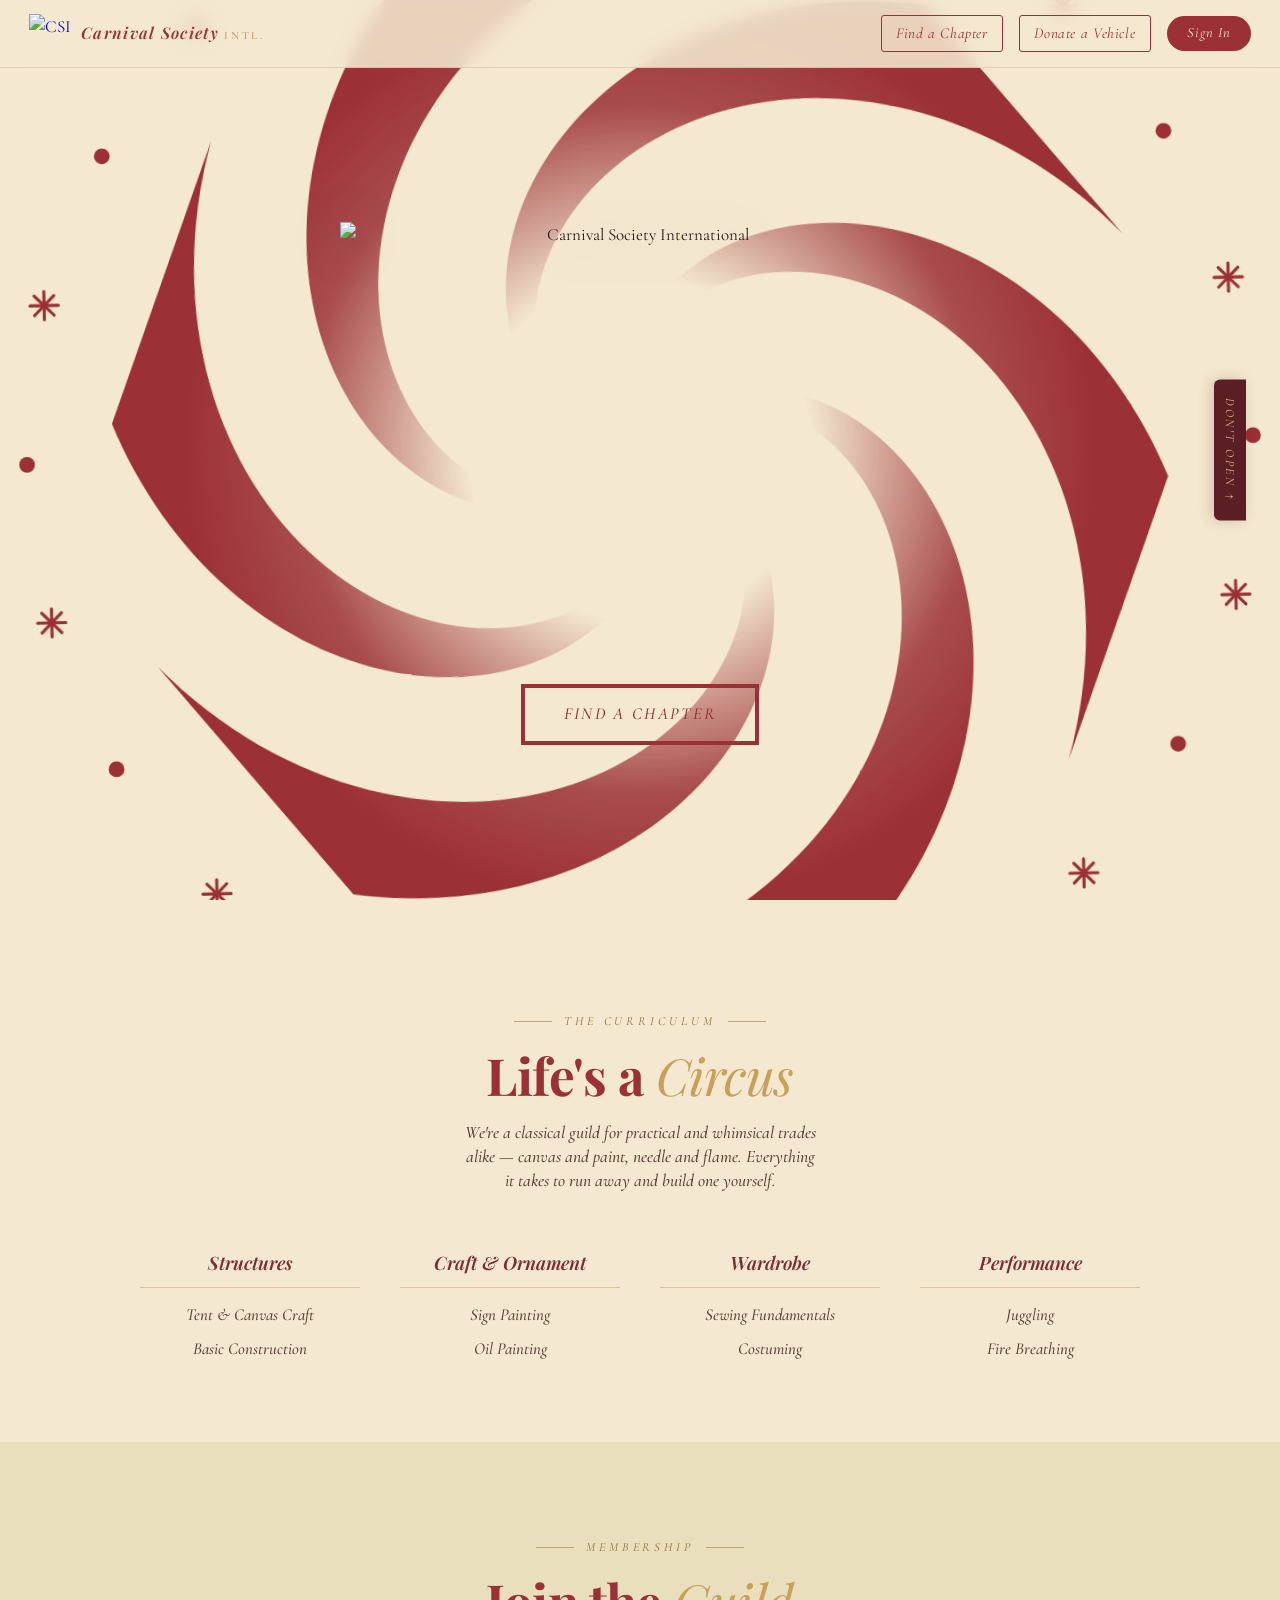
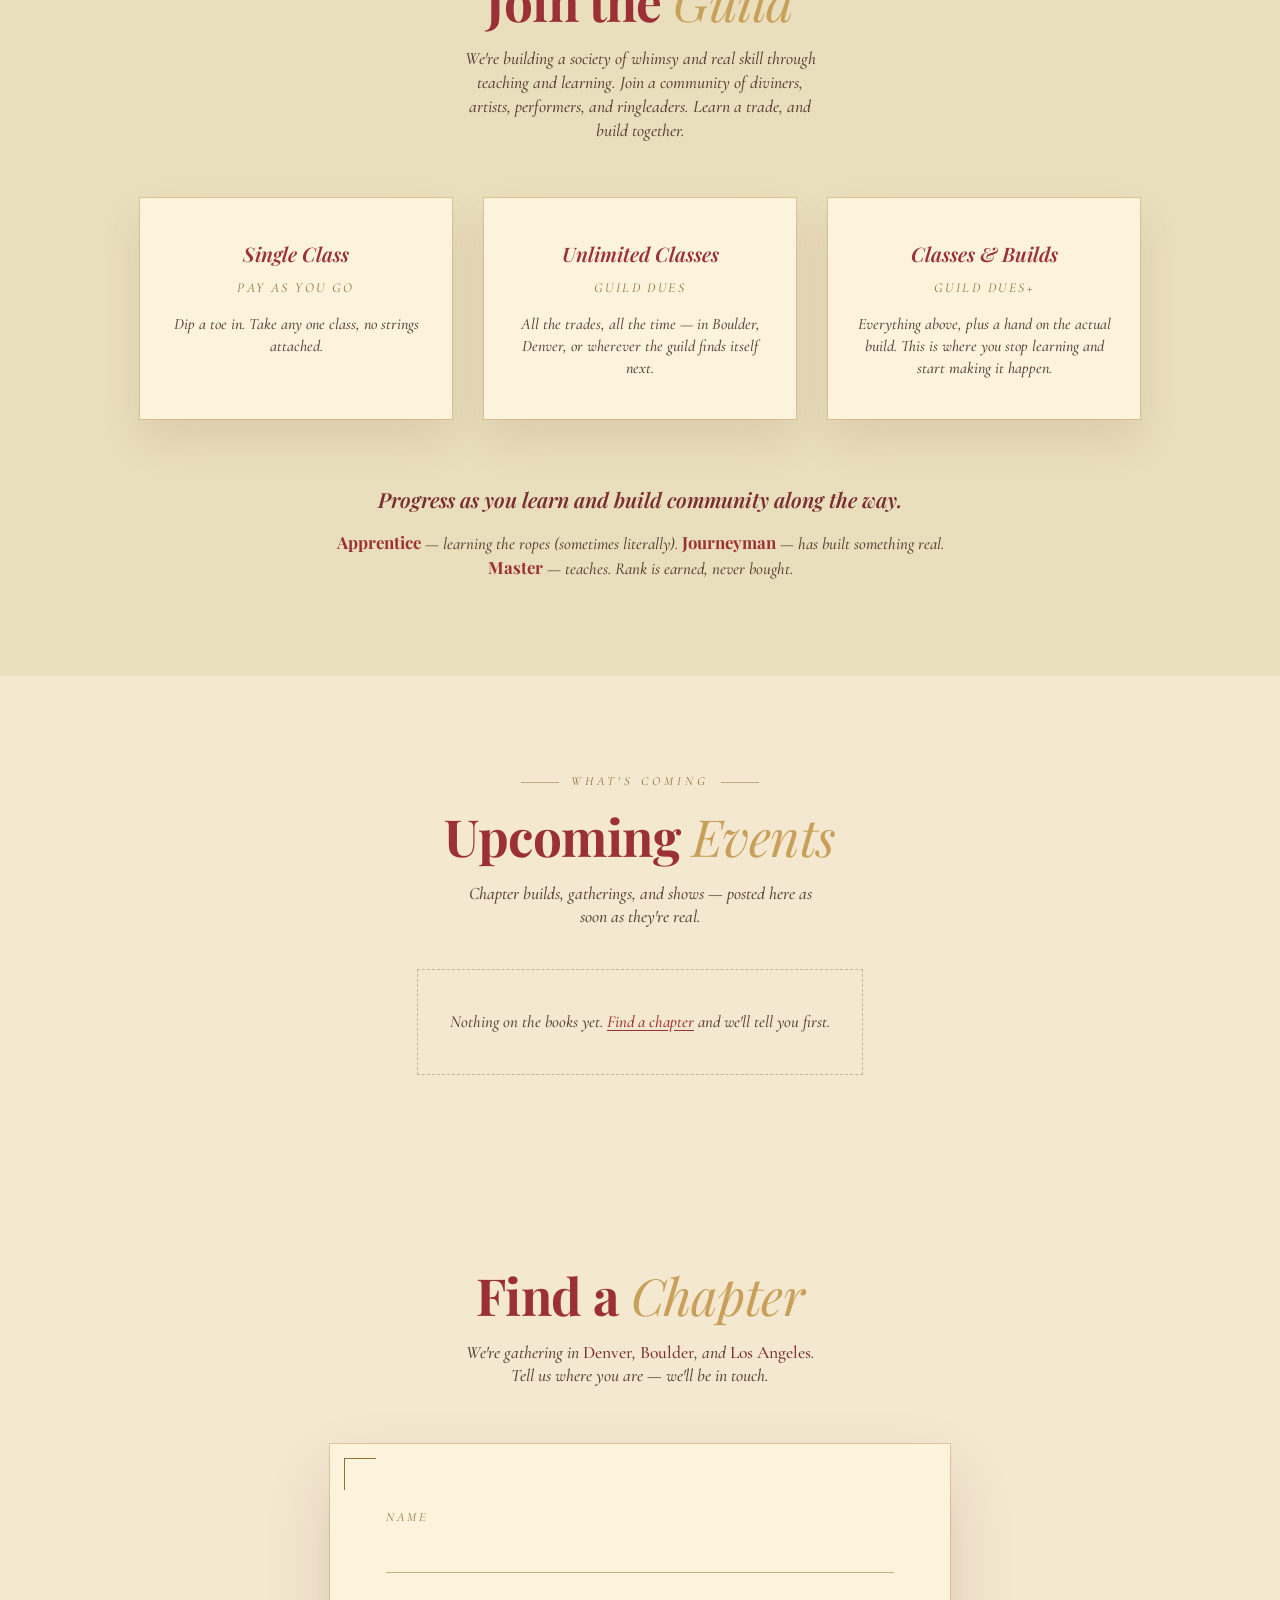
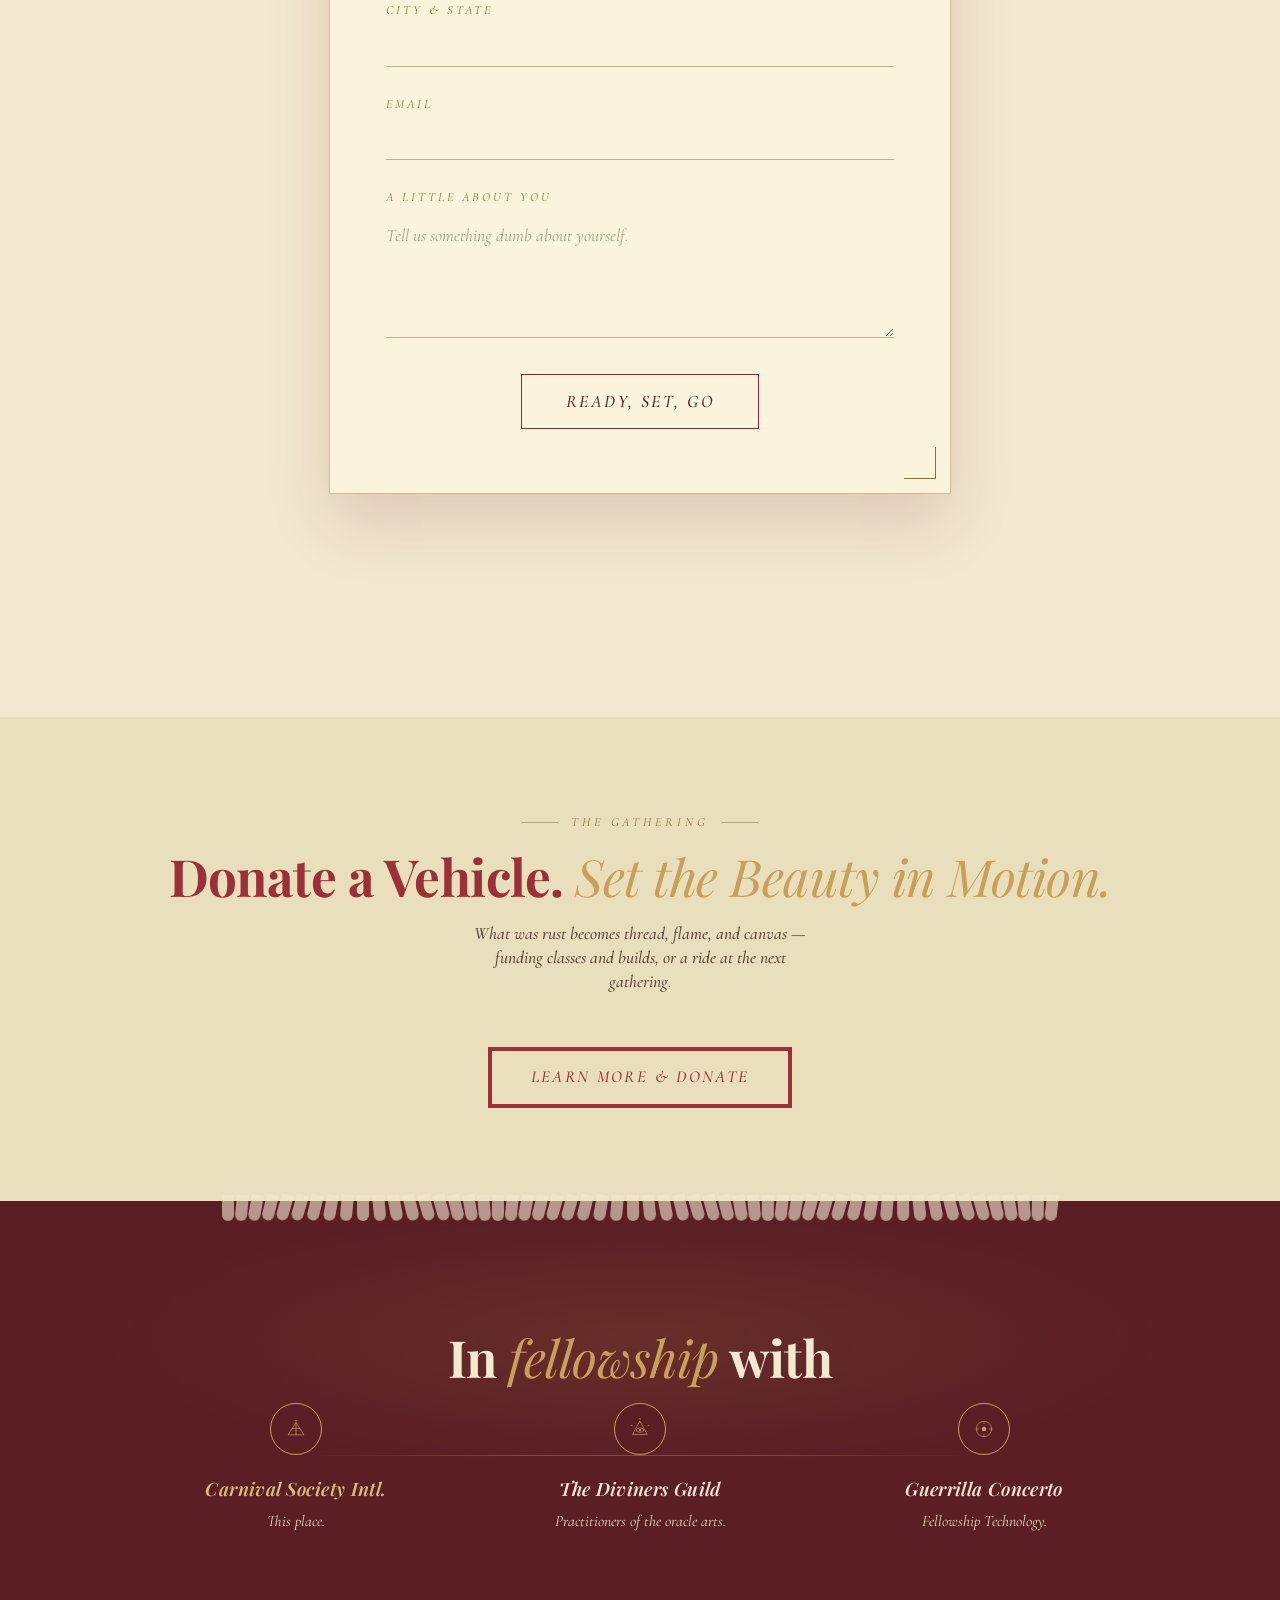
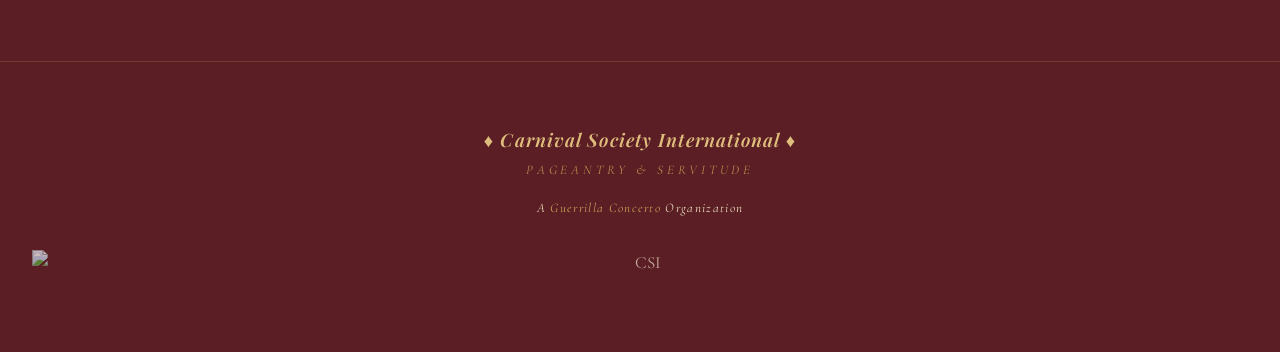
==== commit 083c2d44: "Add local SEO foundation: meta tags, structured data, sitemap Adds robots.txt, sitemap.xml, Open Gra" ====
--- a/index.html
+++ b/index.html
@@ -5,6 +5,35 @@
 <meta charset="UTF-8">
 <meta name="viewport" content="width=device-width, initial-scale=1.0">
 <title>Carnival Society International</title>
+<meta name="description" content="A guild network teaching carnival trade skills and throwing carnivals — chapters in Denver, Boulder, and Los Angeles. Classes in tent craft, sign painting, sewing, and performance.">
+<link rel="canonical" href="https://carnivalsociety.org/">
+<meta property="og:type" content="website">
+<meta property="og:title" content="Carnival Society International">
+<meta property="og:description" content="A guild network teaching carnival trade skills and throwing carnivals — chapters in Denver, Boulder, and Los Angeles.">
+<meta property="og:url" content="https://carnivalsociety.org/">
+<meta property="og:image" content="https://pub-2dbb7654dec74c5694402d3930de7a9a.r2.dev/carnival%20society%20logo%20(2)-03.png">
+<meta name="twitter:card" content="summary_large_image">
+<meta name="twitter:title" content="Carnival Society International">
+<meta name="twitter:description" content="A guild network teaching carnival trade skills and throwing carnivals — chapters in Denver, Boulder, and Los Angeles.">
+<meta name="twitter:image" content="https://pub-2dbb7654dec74c5694402d3930de7a9a.r2.dev/carnival%20society%20logo%20(2)-03.png">
+<script type="application/ld+json">
+{
+  "@context": "https://schema.org",
+  "@type": "NGO",
+  "name": "Carnival Society International",
+  "url": "https://carnivalsociety.org/",
+  "logo": "https://pub-2dbb7654dec74c5694402d3930de7a9a.r2.dev/carnival%20society%20logo%20(2)-07.png",
+  "areaServed": [
+    { "@type": "City", "name": "Denver, CO" },
+    { "@type": "City", "name": "Boulder, CO" },
+    { "@type": "City", "name": "Los Angeles, CA" }
+  ],
+  "sameAs": [
+    "https://divinersguild.net",
+    "https://guerrillaconcerto.com"
+  ]
+}
+</script>
 <link rel="preconnect" href="https://fonts.googleapis.com">
 <link rel="preconnect" href="https://fonts.gstatic.com" crossorigin>
 <link href="https://fonts.googleapis.com/css2?family=Playfair+Display:ital,wght@0,400;0,600;0,700;1,400;1,600&family=Cormorant+Garamond:ital,wght@0,300;0,400;0,500;0,600;1,300;1,400;1,500&display=swap" rel="stylesheet">
@@ -23,6 +52,11 @@
   }
   *, *::before, *::after { margin:0; padding:0; box-sizing:border-box; }
   html { scroll-behavior: smooth; }
+  .sr-only {
+    position: absolute; width: 1px; height: 1px;
+    padding: 0; margin: -1px; overflow: hidden;
+    clip: rect(0,0,0,0); white-space: nowrap; border: 0;
+  }
   body {
     background: var(--cream);
     color: var(--ink);
@@ -620,6 +654,7 @@
     </div>
     <div></div>
     <div class="hero-inner">
+      <h1 class="sr-only">Carnival Society International &mdash; Guild Network for Carnival Trade Classes, Art Builds &amp; Events in Denver, Boulder &amp; Los Angeles</h1>
       <img class="hero-wordmark"
            src="https://pub-2dbb7654dec74c5694402d3930de7a9a.r2.dev/carnival%20society%20logo%20(2)-03.png"
            alt="Carnival Society International">
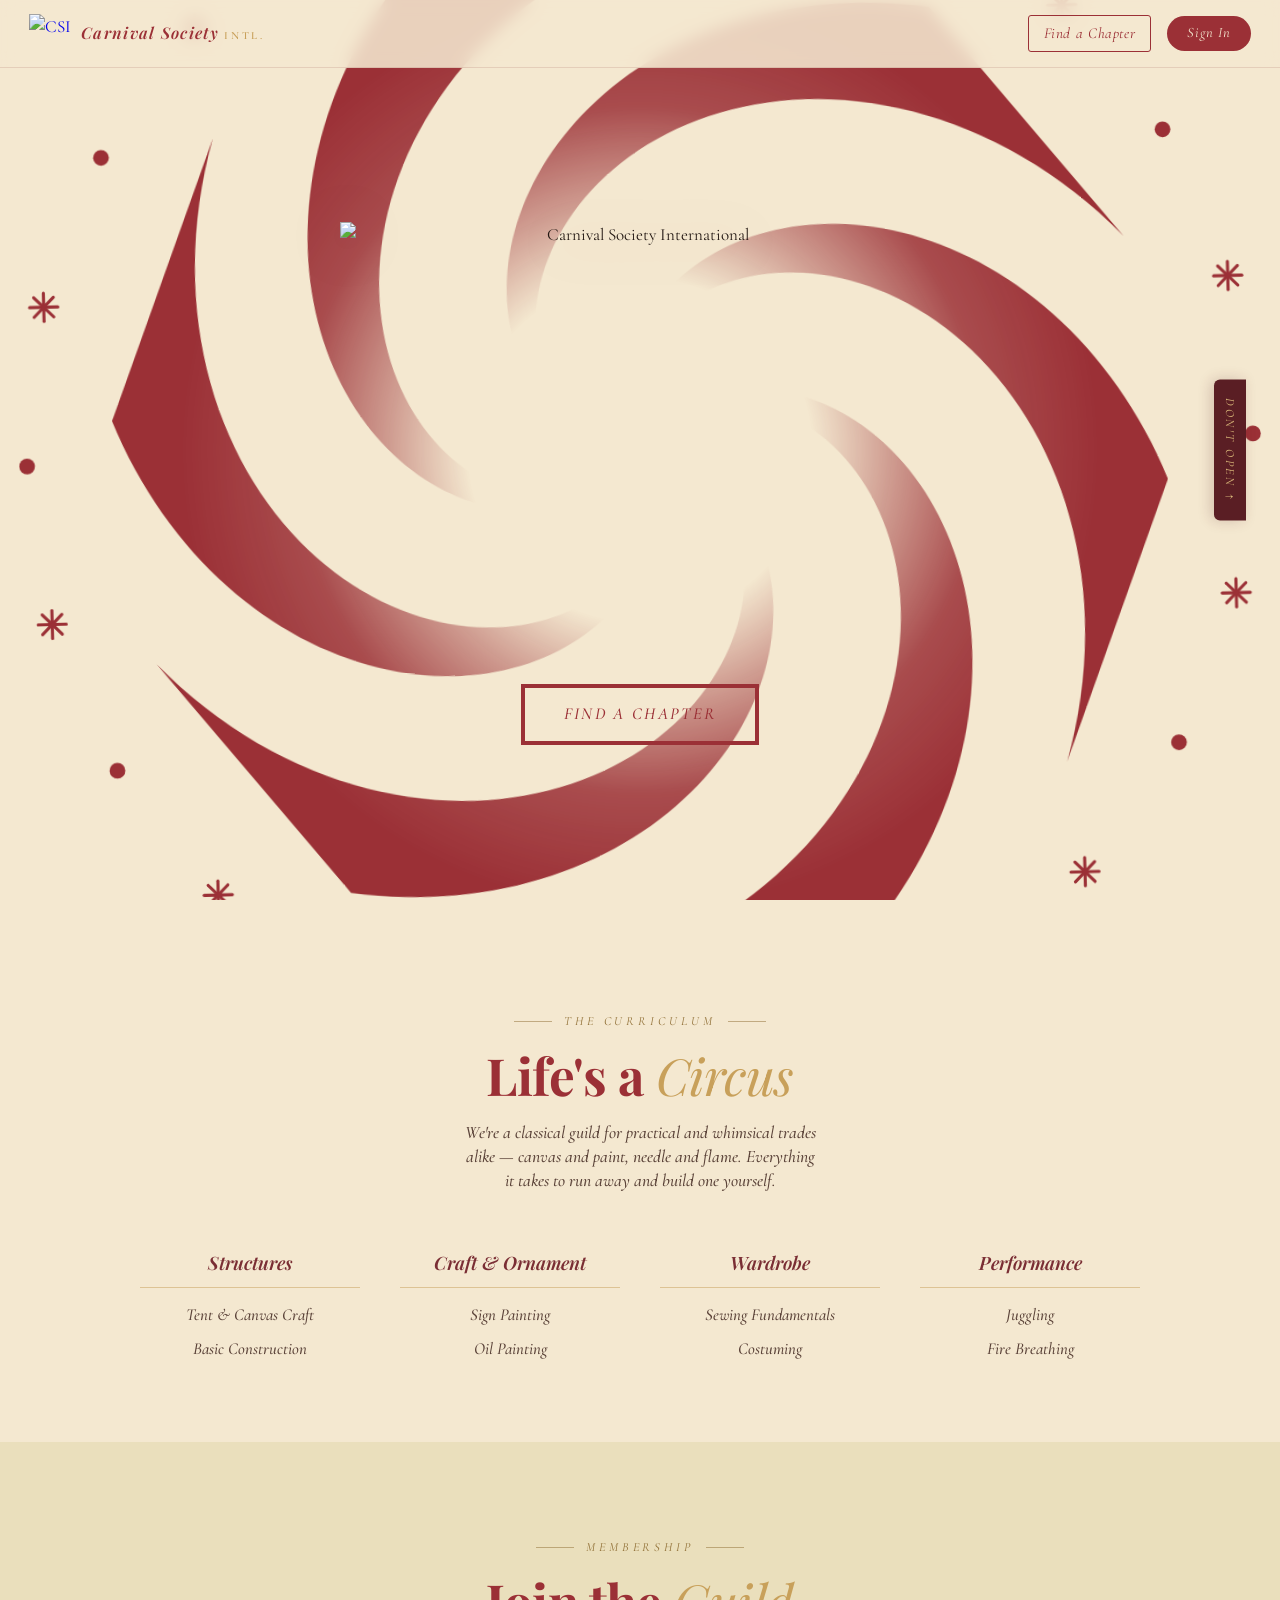
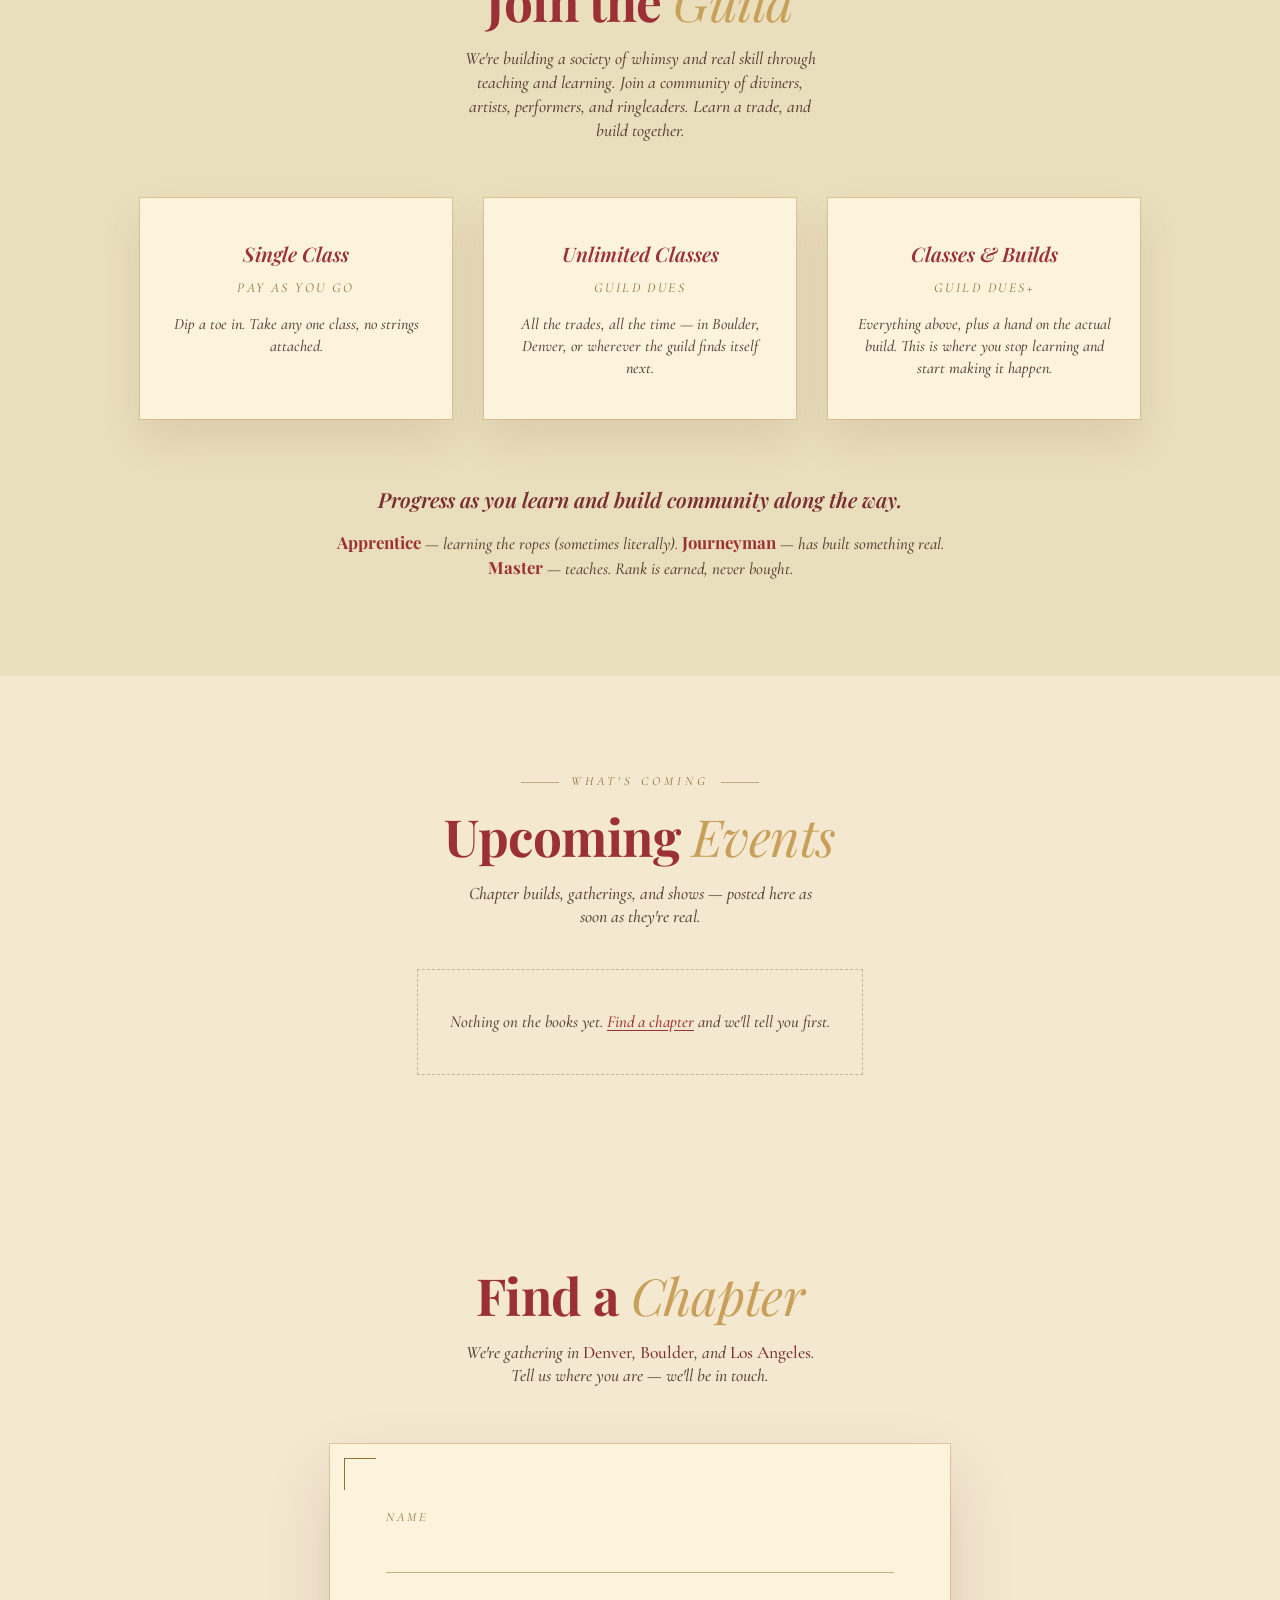
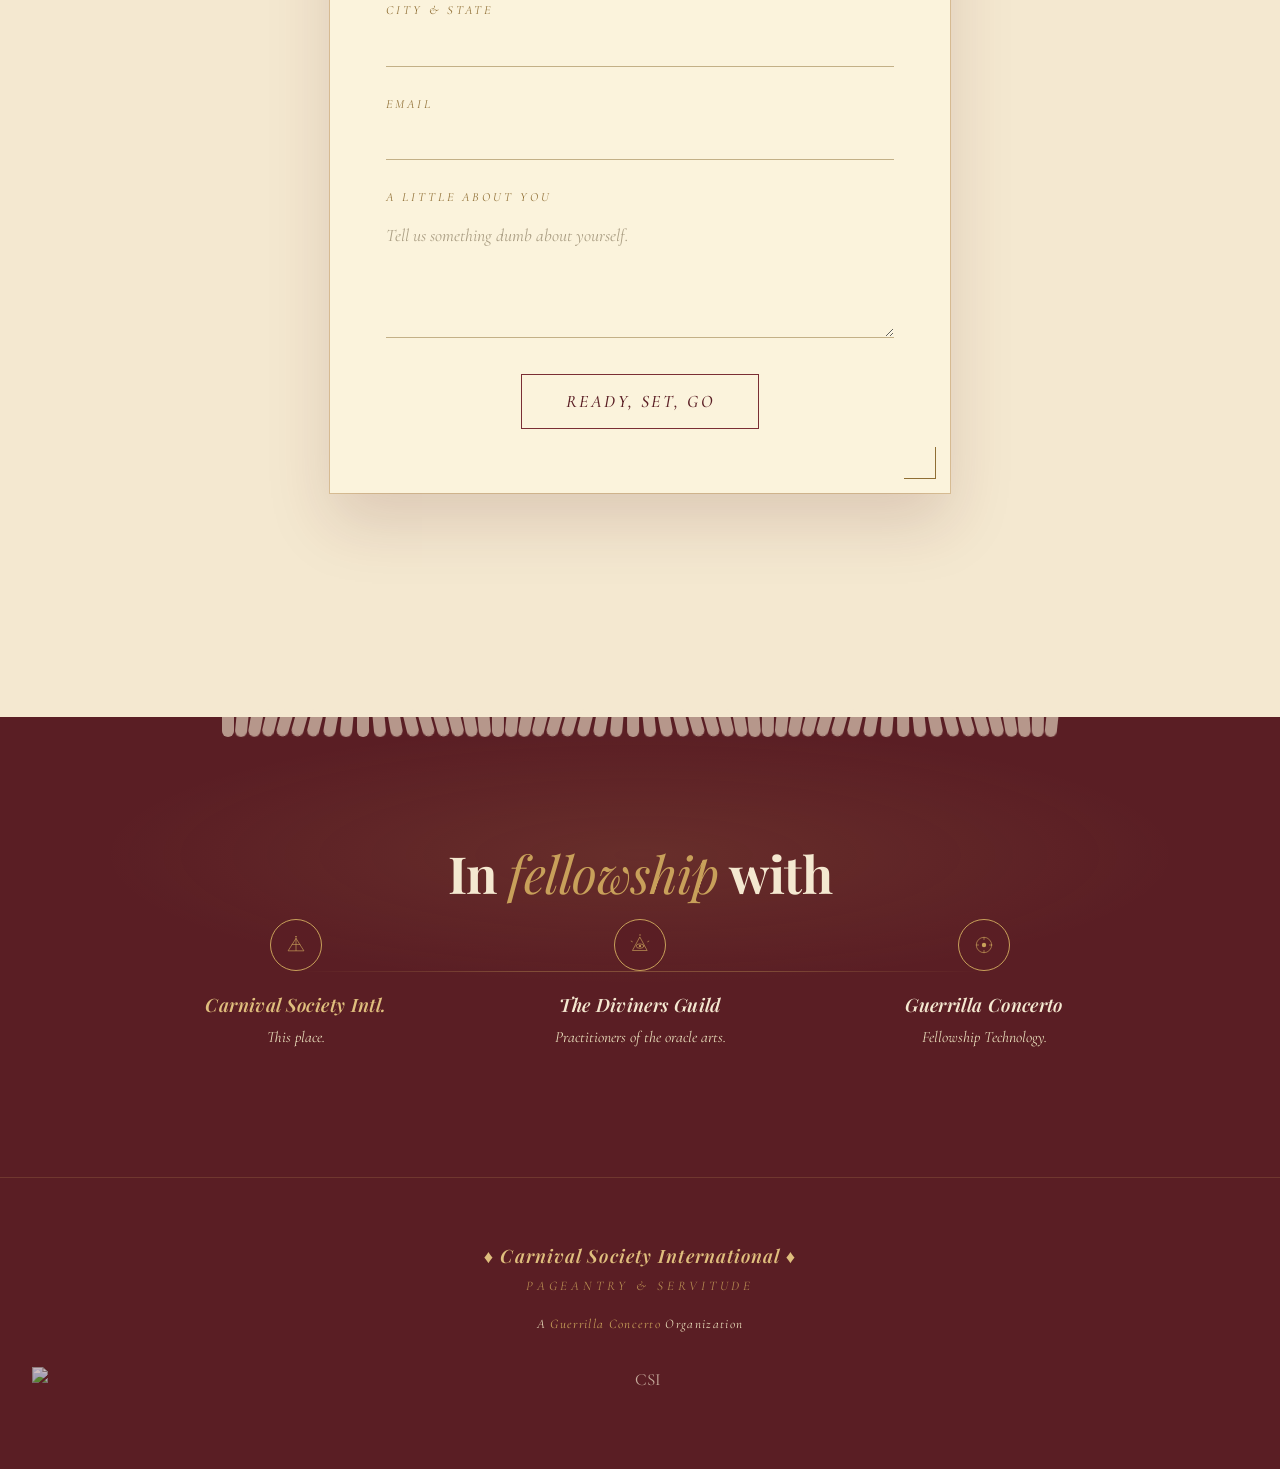
==== commit 34da438a: "Hide Donate a Vehicle teaser from the front page Removes the nav link and homepage teaser section, a" ====
--- a/index.html
+++ b/index.html
@@ -637,7 +637,6 @@
   </a>
   <div class="nav-right">
     <a href="#join" class="nav-chapter">Find a Chapter</a>
-    <a href="/donate.html" class="nav-chapter">Donate a Vehicle</a>
     <a href="https://members.carnivalsociety.org" target="_blank" class="nav-signin">Sign In</a>
   </div>
 </nav>
@@ -794,16 +793,6 @@
     </div>
 
 
-  </section>
-
-  <section class="donate" id="donate">
-    <span class="section-label reveal">The Gathering</span>
-    <h2 class="section-title reveal">Donate a Vehicle. <em>Set the Beauty in Motion.</em></h2>
-    <p class="section-kicker reveal">
-      What was rust becomes thread, flame, and canvas &mdash; funding classes and
-      builds, or a ride at the next gathering.
-    </p>
-    <a href="/donate.html" class="btn">Learn More &amp; Donate</a>
   </section>
 
   <section class="fellowship" id="fellowship">
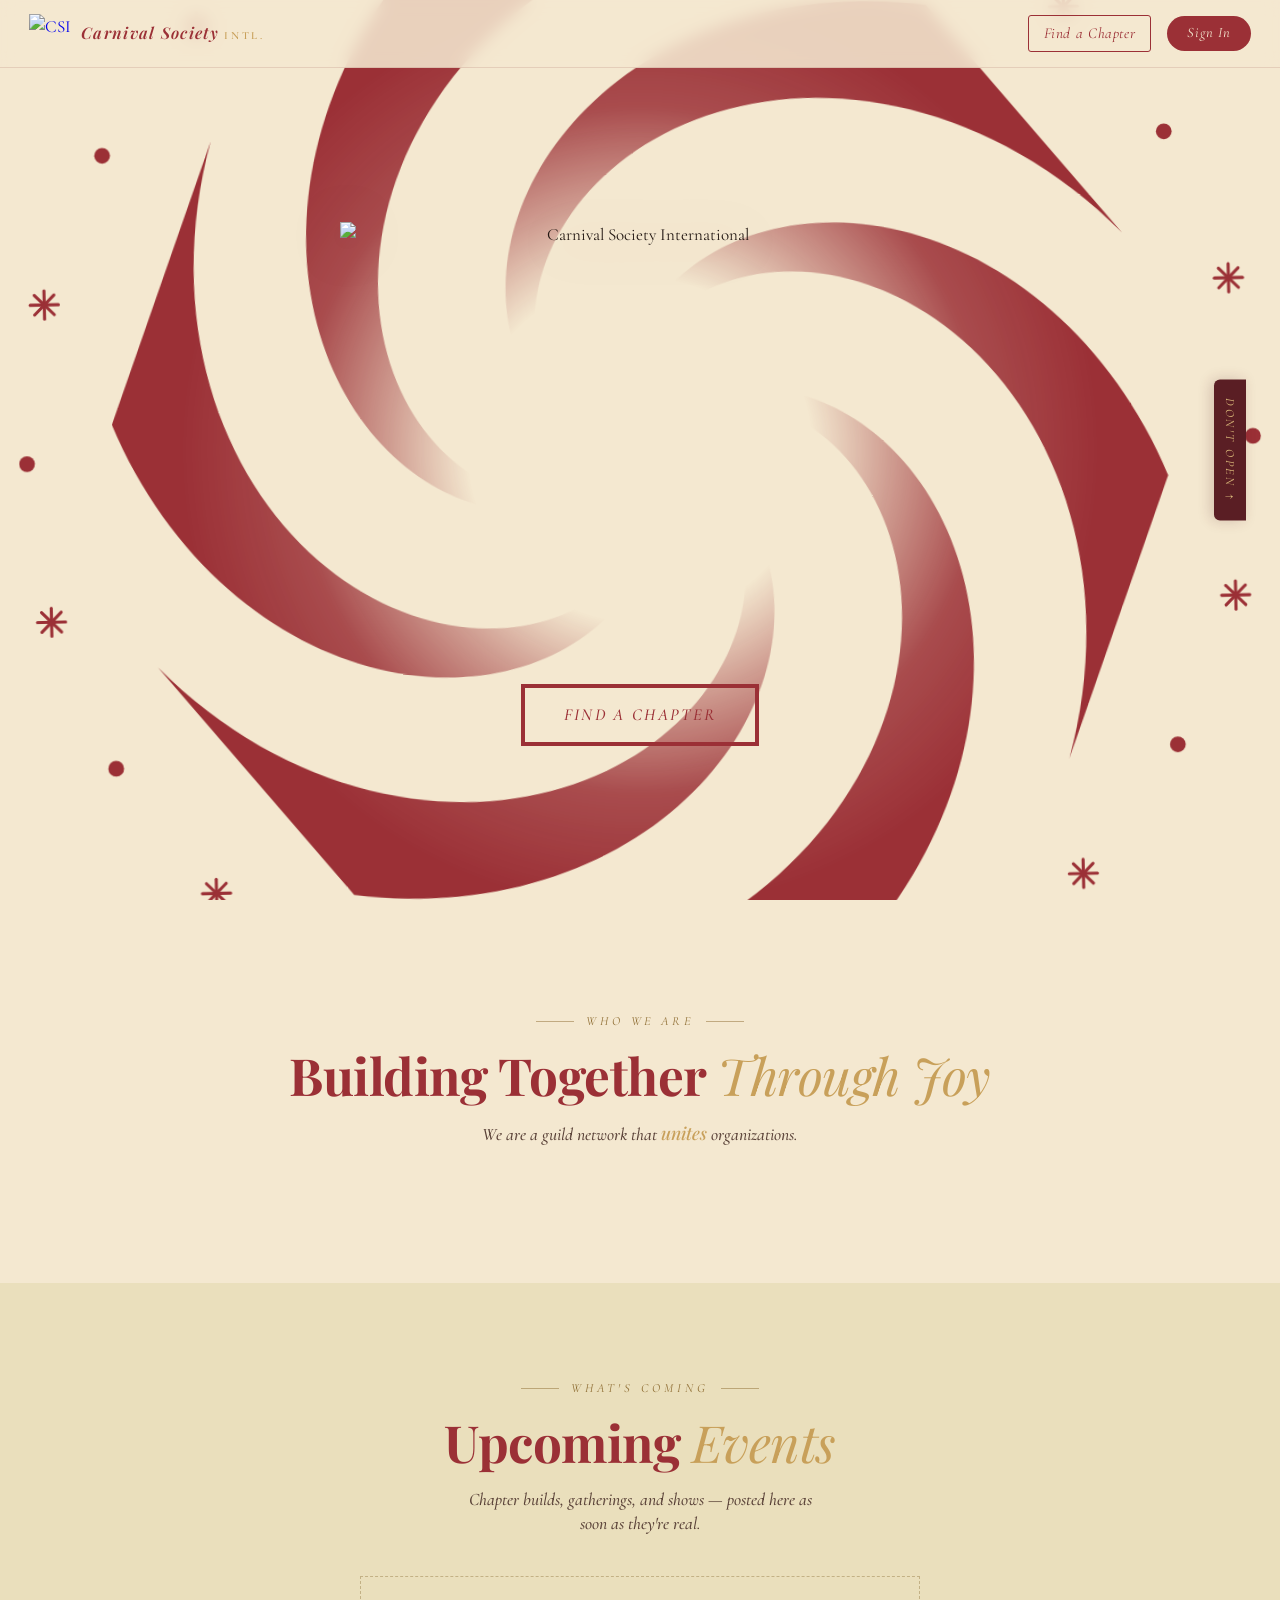
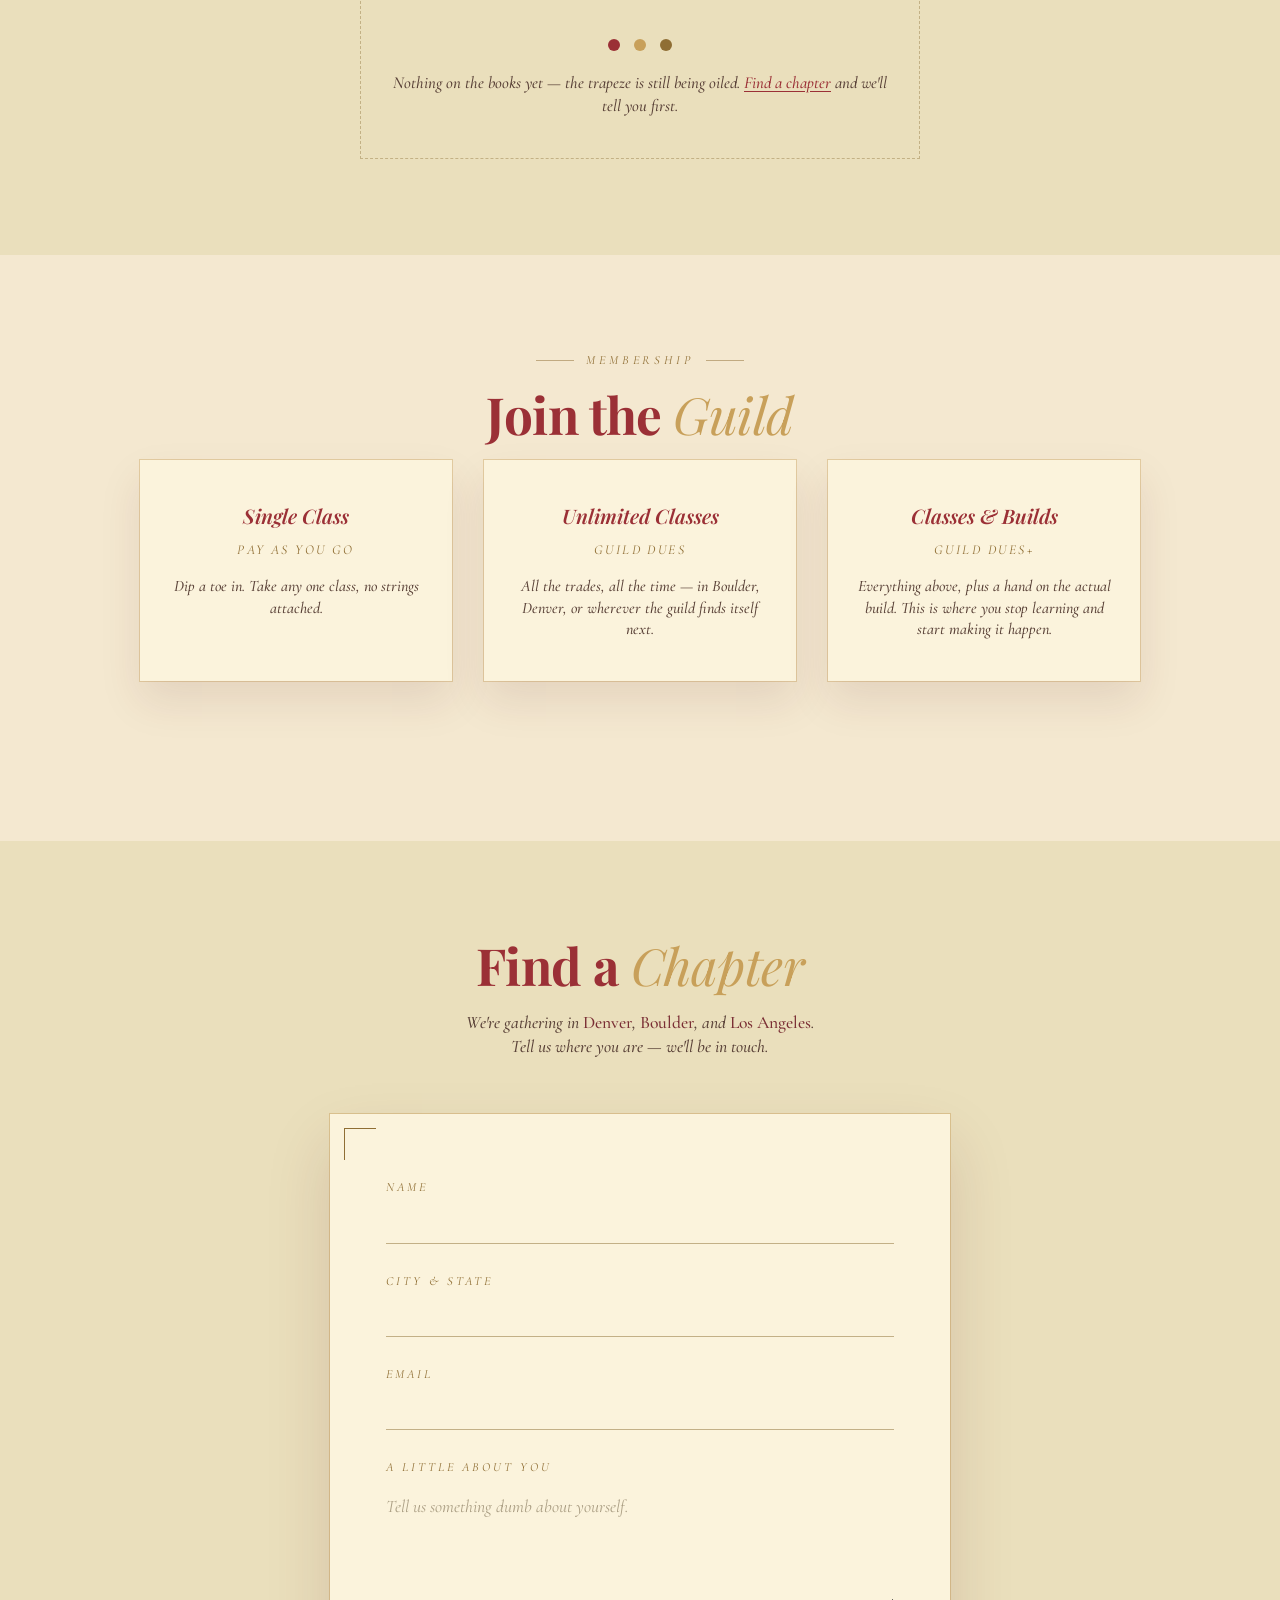
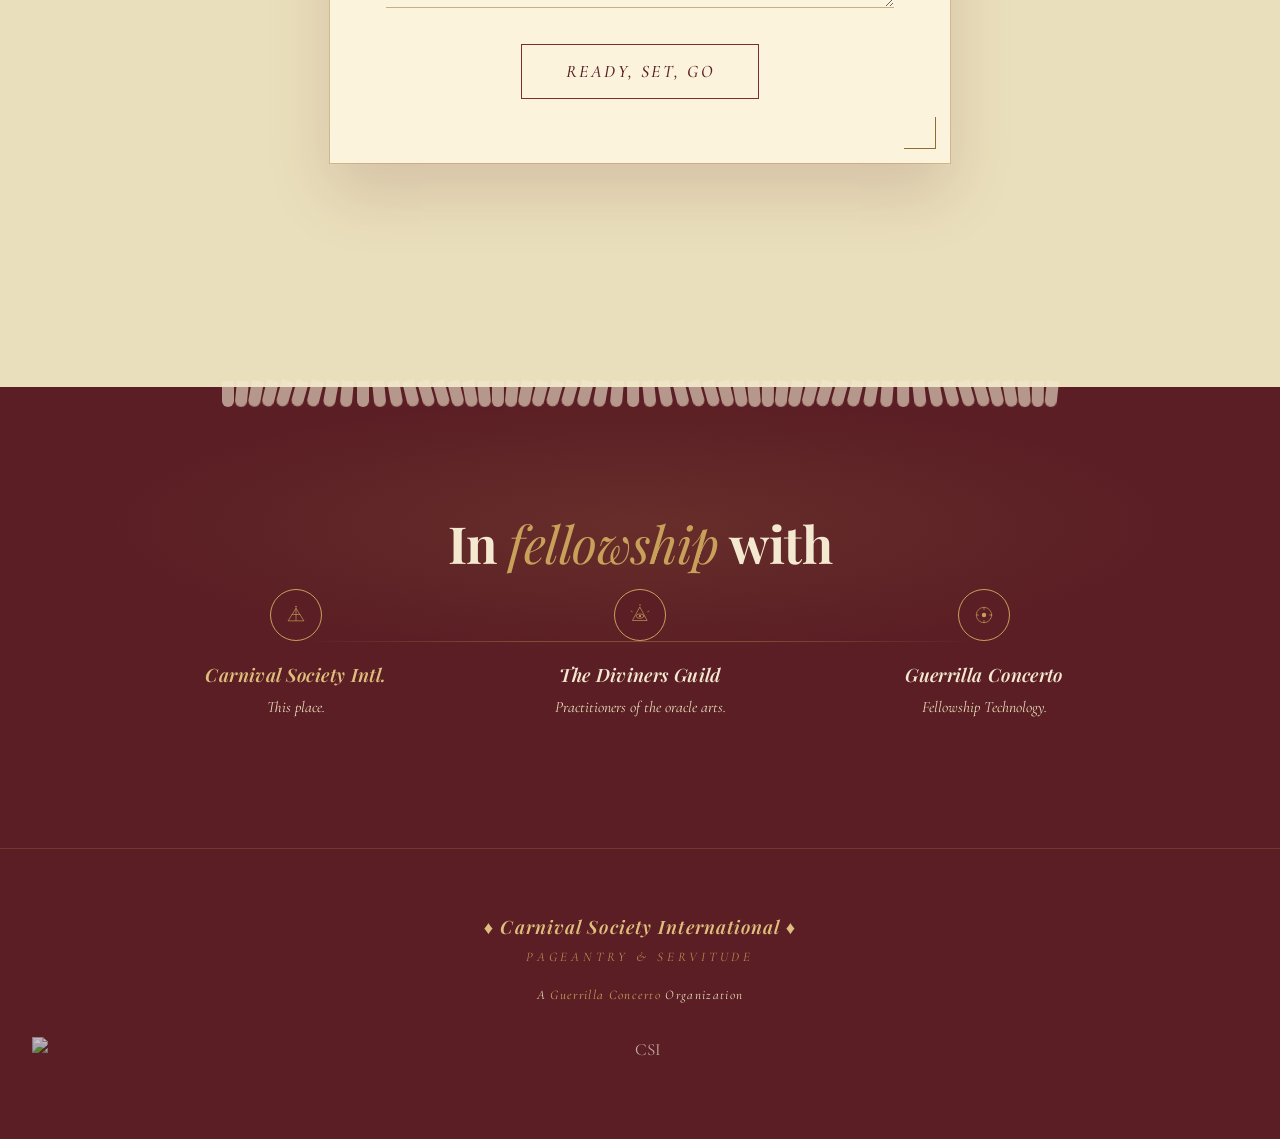
==== commit 505f800f: "Build members app backend, add branding, and new-signup notifications Members Guild Hall app now run" ====
--- a/index.html
+++ b/index.html
@@ -5,35 +5,6 @@
 <meta charset="UTF-8">
 <meta name="viewport" content="width=device-width, initial-scale=1.0">
 <title>Carnival Society International</title>
-<meta name="description" content="A guild network teaching carnival trade skills and throwing carnivals — chapters in Denver, Boulder, and Los Angeles. Classes in tent craft, sign painting, sewing, and performance.">
-<link rel="canonical" href="https://carnivalsociety.org/">
-<meta property="og:type" content="website">
-<meta property="og:title" content="Carnival Society International">
-<meta property="og:description" content="A guild network teaching carnival trade skills and throwing carnivals — chapters in Denver, Boulder, and Los Angeles.">
-<meta property="og:url" content="https://carnivalsociety.org/">
-<meta property="og:image" content="https://pub-2dbb7654dec74c5694402d3930de7a9a.r2.dev/carnival%20society%20logo%20(2)-03.png">
-<meta name="twitter:card" content="summary_large_image">
-<meta name="twitter:title" content="Carnival Society International">
-<meta name="twitter:description" content="A guild network teaching carnival trade skills and throwing carnivals — chapters in Denver, Boulder, and Los Angeles.">
-<meta name="twitter:image" content="https://pub-2dbb7654dec74c5694402d3930de7a9a.r2.dev/carnival%20society%20logo%20(2)-03.png">
-<script type="application/ld+json">
-{
-  "@context": "https://schema.org",
-  "@type": "NGO",
-  "name": "Carnival Society International",
-  "url": "https://carnivalsociety.org/",
-  "logo": "https://pub-2dbb7654dec74c5694402d3930de7a9a.r2.dev/carnival%20society%20logo%20(2)-07.png",
-  "areaServed": [
-    { "@type": "City", "name": "Denver, CO" },
-    { "@type": "City", "name": "Boulder, CO" },
-    { "@type": "City", "name": "Los Angeles, CA" }
-  ],
-  "sameAs": [
-    "https://divinersguild.net",
-    "https://guerrillaconcerto.com"
-  ]
-}
-</script>
 <link rel="preconnect" href="https://fonts.googleapis.com">
 <link rel="preconnect" href="https://fonts.gstatic.com" crossorigin>
 <link href="https://fonts.googleapis.com/css2?family=Playfair+Display:ital,wght@0,400;0,600;0,700;1,400;1,600&family=Cormorant+Garamond:ital,wght@0,300;0,400;0,500;0,600;1,300;1,400;1,500&display=swap" rel="stylesheet">
@@ -52,11 +23,6 @@
   }
   *, *::before, *::after { margin:0; padding:0; box-sizing:border-box; }
   html { scroll-behavior: smooth; }
-  .sr-only {
-    position: absolute; width: 1px; height: 1px;
-    padding: 0; margin: -1px; overflow: hidden;
-    clip: rect(0,0,0,0); white-space: nowrap; border: 0;
-  }
   body {
     background: var(--cream);
     color: var(--ink);
@@ -226,8 +192,15 @@
 .group-list { list-style: none; display: flex; flex-direction: column; gap: 0.5rem; }
 .group-list li { font-style: italic; font-weight: 500; font-size: 1.05rem; color: var(--ink-soft); }
 
+.spark-word {
+  font-style: italic; font-family: 'Playfair Display', serif; color: var(--gold);
+  cursor: pointer; display: inline-block;
+  transition: transform 0.3s cubic-bezier(0.34,1.56,0.64,1), color 0.3s ease;
+}
+.spark-word:hover { transform: scale(1.1) rotate(-3deg); color: var(--gold-bright); }
+
 /* JOIN THE GUILD */
-.guild { background: var(--cream-soft); color: var(--ink); padding: 6rem 2rem; position: relative; }
+.guild { background: var(--cream); color: var(--ink); padding: 6rem 2rem; position: relative; }
 .guild .section-label { color: var(--gold-deep); }
 .guild .section-title { color: var(--burgundy-red); }
 .guild .section-title em { color: var(--gold); font-style: italic; }
@@ -249,17 +222,23 @@
 .rank-text strong { font-style: normal; color: var(--burgundy-red); font-family: 'Playfair Display', serif; }
 
 /* UPCOMING EVENTS */
-.events { background: var(--cream); color: var(--ink); padding: 6rem 2rem; position: relative; }
+.events { background: var(--cream-soft); color: var(--ink); padding: 6rem 2rem; position: relative; }
 .events .section-label { color: var(--gold-deep); }
 .events .section-title { color: var(--burgundy-red); }
 .events .section-title em { color: var(--gold); font-style: italic; }
 .events .section-kicker { color: var(--ink-soft); margin-bottom: 2.5rem; }
 .events-empty {
-  max-width: 560px; margin: 0 auto; text-align: center;
+  max-width: 560px; margin: 0 auto; text-align: center; cursor: pointer;
   padding: 2.5rem 2rem; border: 1px dashed rgba(139,110,52,0.4);
 }
 .events-empty p { font-style: italic; font-size: 1.05rem; font-weight: 500; color: var(--ink-soft); line-height: 1.4; }
 .events-empty a { color: var(--burgundy-red); text-decoration: underline; text-underline-offset: 3px; }
+.juggle { display: flex; justify-content: center; align-items: flex-end; gap: 14px; height: 34px; margin-bottom: 1.25rem; }
+.juggle span { width: 12px; height: 12px; border-radius: 50%; animation: juggleBounce 1.1s ease-in-out infinite; }
+.juggle span:nth-child(1) { background: var(--burgundy-red); animation-delay: 0s; }
+.juggle span:nth-child(2) { background: var(--gold); animation-delay: 0.15s; }
+.juggle span:nth-child(3) { background: var(--gold-deep); animation-delay: 0.3s; }
+@keyframes juggleBounce { 0%, 100% { transform: translateY(0); } 50% { transform: translateY(-22px); } }
 .events-list { max-width: 640px; margin: 0 auto; display: flex; flex-direction: column; gap: 1.25rem; }
 .event-card {
   background: #FBF3DC; text-align: left; padding: 1.5rem 1.75rem;
@@ -270,7 +249,7 @@
 .event-card-desc { font-style: italic; font-weight: 500; font-size: 1rem; color: var(--ink-soft); line-height: 1.4; }
 
 /* FIND A CHAPTER */
-.join { background: var(--cream); color: var(--ink); padding: 6rem 2rem 9rem; position: relative; }
+.join { background: var(--cream-soft); color: var(--ink); padding: 6rem 2rem 9rem; position: relative; }
 .join .section-label { color: var(--gold-deep); }
 .join .section-title { color: var(--burgundy-red); }
 .join .section-title em { color: var(--gold); font-style: italic; }
@@ -295,7 +274,7 @@
 font-style: italic; font-size: 0.78rem;
 letter-spacing: 0.24em; text-transform: uppercase; color: var(--gold-deep);
 }
-.field input, .field textarea, .field select {
+.field input, .field textarea {
 font-family: 'Cormorant Garamond', serif; font-size: 1.1rem; color: var(--ink);
 background: transparent; border: 0;
 border-bottom: 1px solid rgba(139,110,52,0.5);
@@ -303,14 +282,8 @@
 transition: border-color 0.3s ease; resize: vertical;
 }
 .field input::placeholder, .field textarea::placeholder { color: rgba(74,56,24,0.45); font-style: italic; }
-.field input:focus, .field textarea:focus, .field select:focus { border-color: var(--burgundy); }
+.field input:focus, .field textarea:focus { border-color: var(--burgundy); }
 .field textarea { min-height: 90px; line-height: 1.5; }
-.field select { cursor: pointer; }
-.field-note { font-style: italic; font-size: 0.85rem; color: var(--ink-soft); line-height: 1.4; margin-top: -0.75rem; }
-.field-row { display: flex; gap: 1.25rem; }
-.field-row .field { flex: 1; }
-.disclosure { max-width: 620px; margin: 0 auto 2.5rem; text-align: center; font-style: italic; font-size: 0.92rem; color: var(--ink-soft); line-height: 1.5; }
-.disclosure strong { font-style: normal; color: var(--burgundy); font-family: 'Playfair Display', serif; }
 .btn-dark {
 align-self: center; margin-top: 0.5rem;
 padding: 1rem 2.75rem; border: 1px solid var(--burgundy);
@@ -337,14 +310,6 @@
 color: var(--burgundy); display: block; margin-bottom: 0.75rem; letter-spacing: 0.04em;
 }
 form.sent { display: none; }
-
-/* DONATE A VEHICLE */
-.donate { background: var(--cream-soft); color: var(--ink); padding: 6rem 2rem; position: relative; text-align: center; }
-.donate .section-label { color: var(--gold-deep); }
-.donate .section-title { color: var(--burgundy-red); }
-.donate .section-title em { color: var(--gold); font-style: italic; }
-.donate .section-kicker { color: var(--ink-soft); }
-.donate .section-kicker em { color: var(--burgundy); font-style: normal; }
 form.sent + .confirmation { display: block; }
 
 /* SMILE */
@@ -606,15 +571,13 @@
 @media (max-width: 900px) {
 nav { padding: 0.75rem 1rem; }
 .nav-logomark img { height: 32px; }
-.nav-right { gap: 0.5rem; flex-wrap: wrap; justify-content: flex-end; }
-.nav-chapter { font-size: 0.8rem; padding: 0.3rem 0.7rem; }
+.nav-right { gap: 0.6rem; }
+.nav-chapter { font-size: 0.85rem; }
 .nav-signin { padding: 0.35rem 0.9rem; font-size: 0.82rem; }
 .hero { padding: 5rem 1.25rem 3rem; }
 .spiral-stage { width: 170vmin; height: 170vmin; }
 .join { padding: 4rem 1.25rem 6rem; }
-.donate { padding: 4rem 1.25rem; }
 .form-panel { padding: 2.75rem 1.75rem; }
-.field-row { flex-direction: column; gap: 1.75rem; }
 .classes { padding: 5rem 1.25rem 3.5rem; }
 .class-groups { grid-template-columns: repeat(2, 1fr); gap: 2rem; }
 .guild { padding: 4rem 1.25rem; }
@@ -653,7 +616,6 @@
     </div>
     <div></div>
     <div class="hero-inner">
-      <h1 class="sr-only">Carnival Society International &mdash; Guild Network for Carnival Trade Classes, Art Builds &amp; Events in Denver, Boulder &amp; Los Angeles</h1>
       <img class="hero-wordmark"
            src="https://pub-2dbb7654dec74c5694402d3930de7a9a.r2.dev/carnival%20society%20logo%20(2)-03.png"
            alt="Carnival Society International">
@@ -662,42 +624,20 @@
     <div></div>
   </section>
 
-  <section class="classes" id="classes">
-    <span class="section-label reveal">The Curriculum</span>
-    <h2 class="section-title reveal">Life's a <em>Circus</em></h2>
-    <p class="section-kicker reveal">
-      We're a classical guild for practical and whimsical trades alike &mdash;
-      canvas and paint, needle and flame. Everything it takes to run away
-      and build one yourself.
-    </p>
-    <div class="class-groups">
-      <div class="class-group reveal">
-        <h3 class="group-title">Structures</h3>
-        <ul class="group-list">
-          <li>Tent &amp; Canvas Craft</li>
-          <li>Basic Construction</li>
-        </ul>
-      </div>
-      <div class="class-group reveal">
-        <h3 class="group-title">Craft &amp; Ornament</h3>
-        <ul class="group-list">
-          <li>Sign Painting</li>
-          <li>Oil Painting</li>
-        </ul>
-      </div>
-      <div class="class-group reveal">
-        <h3 class="group-title">Wardrobe</h3>
-        <ul class="group-list">
-          <li>Sewing Fundamentals</li>
-          <li>Costuming</li>
-        </ul>
-      </div>
-      <div class="class-group reveal">
-        <h3 class="group-title">Performance</h3>
-        <ul class="group-list">
-          <li>Juggling</li>
-          <li>Fire Breathing</li>
-        </ul>
+  <section class="classes" id="alliance">
+    <span class="section-label reveal">Who We Are</span>
+    <h2 class="section-title reveal">Building Together <em>Through Joy</em></h2>
+    <p class="section-kicker reveal">We are a guild network that <span class="spark-word" id="unitesWord">unites</span> organizations.</p>
+  </section>
+
+  <section class="events" id="events">
+    <span class="section-label reveal">What's Coming</span>
+    <h2 class="section-title reveal">Upcoming <em>Events</em></h2>
+    <p class="section-kicker reveal">Chapter builds, gatherings, and shows &mdash; posted here as soon as they're real.</p>
+    <div class="events-list reveal" id="eventsList">
+      <div class="events-empty" id="eventsEmpty">
+        <div class="juggle" aria-hidden="true"><span></span><span></span><span></span></div>
+        <p>Nothing on the books yet &mdash; the trapeze is still being oiled. <a href="#join">Find a chapter</a> and we'll tell you first.</p>
       </div>
     </div>
   </section>
@@ -705,11 +645,6 @@
   <section class="guild" id="guild">
     <span class="section-label reveal">Membership</span>
     <h2 class="section-title reveal">Join the <em>Guild</em></h2>
-    <p class="section-kicker reveal">
-      We're building a society of whimsy and real skill through teaching and learning.
-      Join a community of diviners, artists, performers, and ringleaders. Learn a
-      trade, and build together.
-    </p>
     <div class="tier-cards">
       <div class="tier-card reveal">
         <h3 class="tier-name">Single Class</h3>
@@ -725,24 +660,6 @@
         <h3 class="tier-name">Classes &amp; Builds</h3>
         <p class="tier-price">Guild Dues+</p>
         <p class="tier-text">Everything above, plus a hand on the actual build. This is where you stop learning and start making it happen.</p>
-      </div>
-    </div>
-    <div class="rank-ladder reveal">
-      <h3 class="rank-title">Progress as you learn and build community along the way.</h3>
-      <p class="rank-text">
-        <strong>Apprentice</strong> &mdash; learning the ropes (sometimes literally). <strong>Journeyman</strong> &mdash; has built something real.
-        <strong>Master</strong> &mdash; teaches. Rank is earned, never bought.
-      </p>
-    </div>
-  </section>
-
-  <section class="events" id="events">
-    <span class="section-label reveal">What's Coming</span>
-    <h2 class="section-title reveal">Upcoming <em>Events</em></h2>
-    <p class="section-kicker reveal">Chapter builds, gatherings, and shows &mdash; posted here as soon as they're real.</p>
-    <div class="events-list reveal" id="eventsList">
-      <div class="events-empty">
-        <p>Nothing on the books yet. <a href="#join">Find a chapter</a> and we'll tell you first.</p>
       </div>
     </div>
   </section>
@@ -1002,16 +919,8 @@
     e.preventDefault();
     fanfareStage.classList.add('go');
     playTrumpet();
-    fetch(cleanForm.action,{method:'POST',body:new FormData(cleanForm),headers:{'Accept':'application/json'}}).catch(()=>{});
     setTimeout(()=>cleanForm.classList.add('sent'),2200);
     setTimeout(()=>fanfareStage.classList.remove('go'),5000);
-  });
-  const donateForm=document.getElementById('donateForm');
-  donateForm.addEventListener('submit',e=>{
-    e.preventDefault();
-    fetch(donateForm.action,{method:'POST',body:new FormData(donateForm),headers:{'Accept':'application/json'}})
-      .then(()=>donateForm.classList.add('sent'))
-      .catch(()=>donateForm.classList.add('sent'));
   });
   const drawer=document.getElementById('drawer');
   const drawerTab=document.getElementById('drawerTab');
@@ -1091,16 +1000,58 @@
       }
     }
   });
+
+  // Click the empty events box -> a little confetti poof, just because
+  const eventsEmpty = document.getElementById('eventsEmpty');
+  if (eventsEmpty) {
+    eventsEmpty.addEventListener('click', e => {
+      if (e.target.tagName === 'A') return;
+      const rect = eventsEmpty.getBoundingClientRect();
+      const cx = rect.left + rect.width/2, cy = rect.top + rect.height/2;
+      const colors = ['var(--burgundy-red)','var(--gold)','var(--gold-bright)','var(--cream-soft)','var(--burgundy)'];
+      for (let i = 0; i < 20; i++) {
+        const p = document.createElement('div');
+        p.className = 'confetti-piece' + (Math.random() < 0.5 ? ' round' : '');
+        const size = 6 + Math.random()*8;
+        p.style.width = size + 'px';
+        p.style.height = size + 'px';
+        p.style.background = colors[Math.floor(Math.random()*colors.length)];
+        p.style.top = (cy - size/2) + 'px';
+        p.style.left = (cx - size/2) + 'px';
+        p.style.setProperty('--dx', (Math.random()*260 - 130) + 'px');
+        p.style.setProperty('--dy', (200 + Math.random()*220) + 'px');
+        p.style.setProperty('--rot', (Math.random()*720 - 360) + 'deg');
+        p.style.animationDuration = (1.1 + Math.random()*0.6) + 's';
+        p.style.animationDelay = (Math.random()*0.15) + 's';
+        document.body.appendChild(p);
+        setTimeout(() => p.remove(), 2000);
+      }
+    });
+  }
+
+  // Hover the word "unites" -> a little burst of sparkles right on it
+  const unitesWord = document.getElementById('unitesWord');
+  if (unitesWord) {
+    unitesWord.addEventListener('mouseenter', () => {
+      const r = unitesWord.getBoundingClientRect();
+      const cx = r.left + r.width/2, cy = r.top + r.height/2;
+      for (let i = 0; i < 10; i++) {
+        const s = document.createElement('div');
+        s.className = 'sparkle';
+        s.style.left = (cx + (Math.random()*90-45)) + 'px';
+        s.style.top = (cy + (Math.random()*50-25)) + 'px';
+        s.style.animationDelay = (Math.random()*0.25) + 's';
+        document.body.appendChild(s);
+        setTimeout(() => s.remove(), 1600);
+      }
+    });
+  }
 </script>
 
-<script src="https://cdn.jsdelivr.net/npm/@supabase/supabase-js@2"></script>
 <script>
   (function() {
-    const SUPABASE_URL = 'https://fybutdykshkfpccihxqp.supabase.co';
-    const SUPABASE_ANON_KEY = 'eyJhbGciOiJIUzI1NiIsInR5cCI6IkpXVCJ9.eyJpc3MiOiJzdXBhYmFzZSIsInJlZiI6ImZ5YnV0ZHlrc2hrZnBjY2loeHFwIiwicm9sZSI6ImFub24iLCJpYXQiOjE3ODM3ODExMzUsImV4cCI6MjA5OTM1NzEzNX0.cHJ47xag73Om9mtPuj-YE9SOva5MPYWJD1aGKxTPvik';
     const listEl = document.getElementById('eventsList');
-    if (!listEl || !window.supabase) return;
-    const sb = window.supabase.createClient(SUPABASE_URL, SUPABASE_ANON_KEY);
+    if (!listEl) return;
 
     function escapeHtml(str) {
       const div = document.createElement('div');
@@ -1111,14 +1062,11 @@
       return new Date(iso).toLocaleString(undefined, { weekday: 'short', month: 'short', day: 'numeric', hour: 'numeric', minute: '2-digit' });
     }
 
-    sb.from('events')
-      .select('*, chapter:chapters(name)')
-      .gte('starts_at', new Date().toISOString())
-      .order('starts_at', { ascending: true })
-      .limit(6)
-      .then(({ data }) => {
-        if (!data || !data.length) return;
-        listEl.innerHTML = data.map(e => `
+    fetch('https://members.carnivalsociety.org/api/events')
+      .then(r => r.json())
+      .then(({ events }) => {
+        if (!events || !events.length) return;
+        listEl.innerHTML = events.slice(0, 6).map(e => `
           <div class="event-card">
             <div class="event-card-title">${escapeHtml(e.title)}</div>
             <div class="event-card-meta">${formatEventDate(e.starts_at)} &middot; ${escapeHtml(e.chapter ? e.chapter.name : 'Guild-wide')}${e.location ? ' &middot; ' + escapeHtml(e.location) : ''}</div>
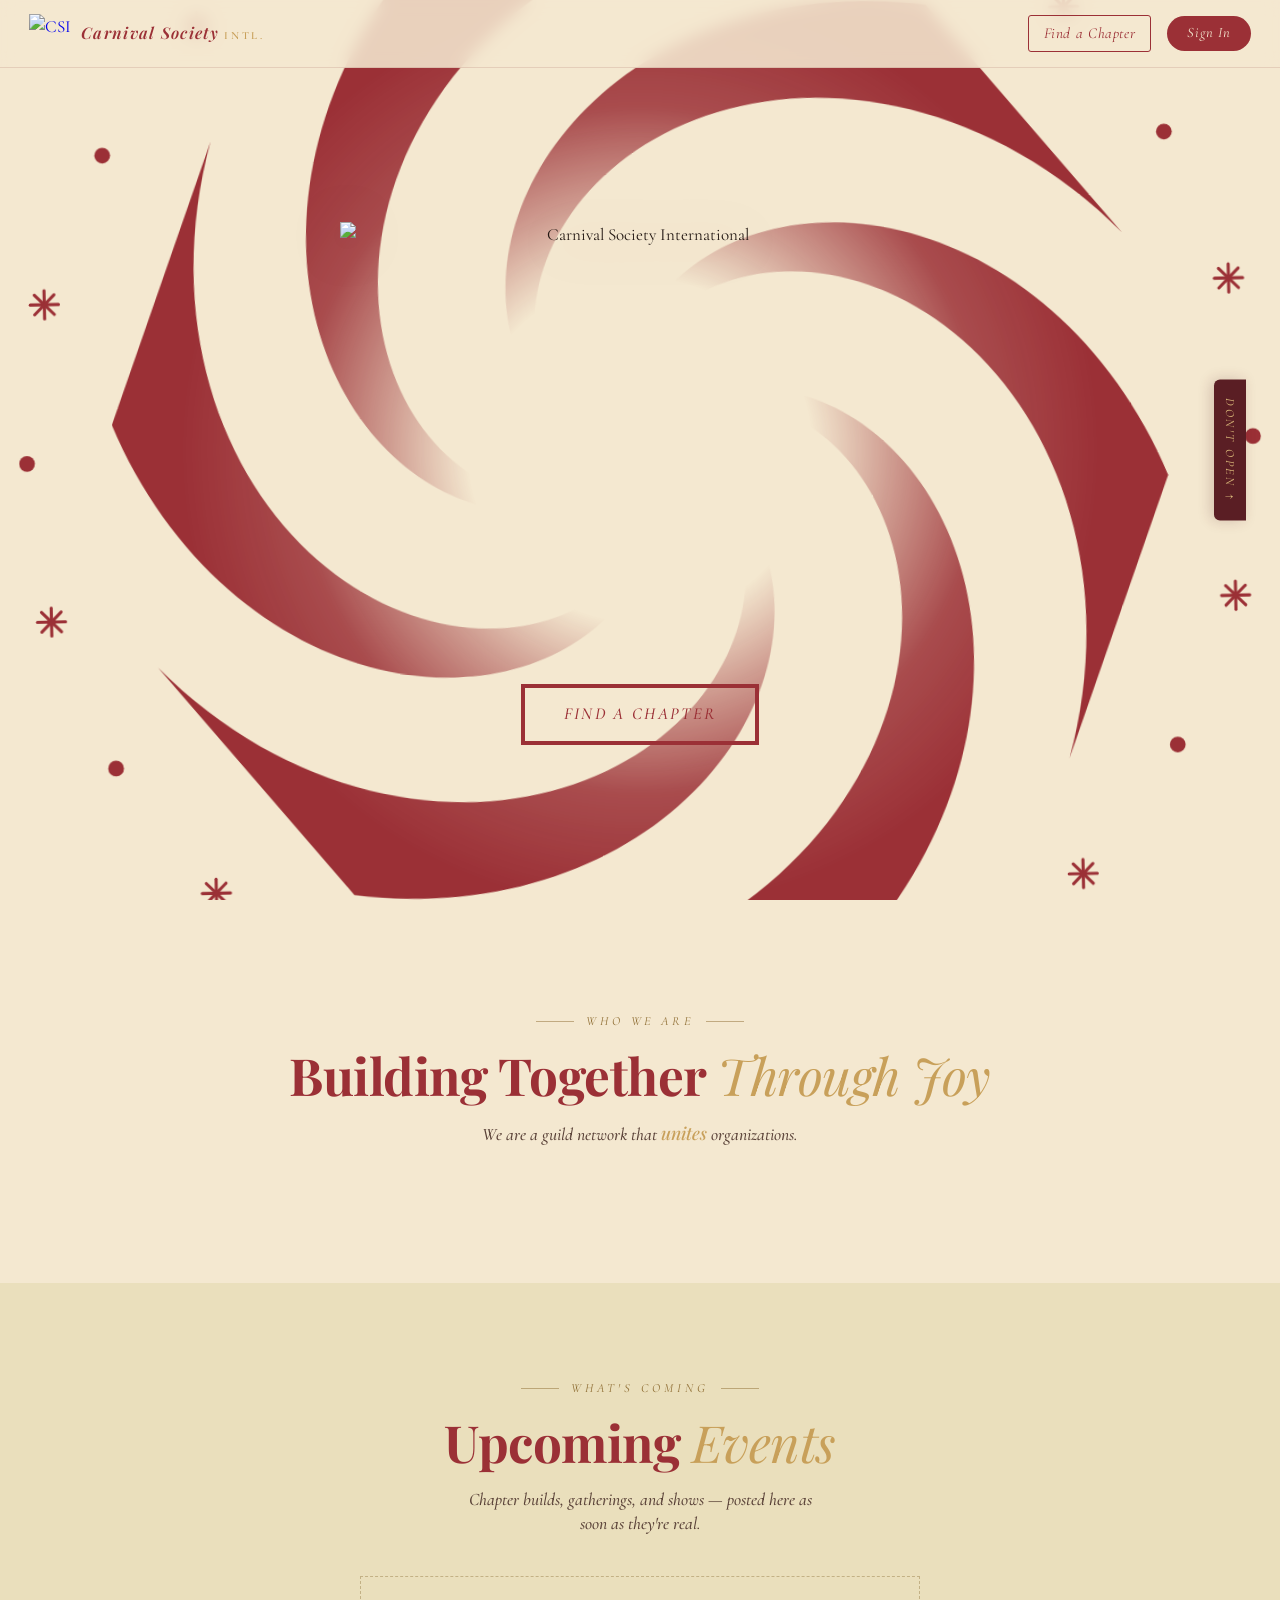
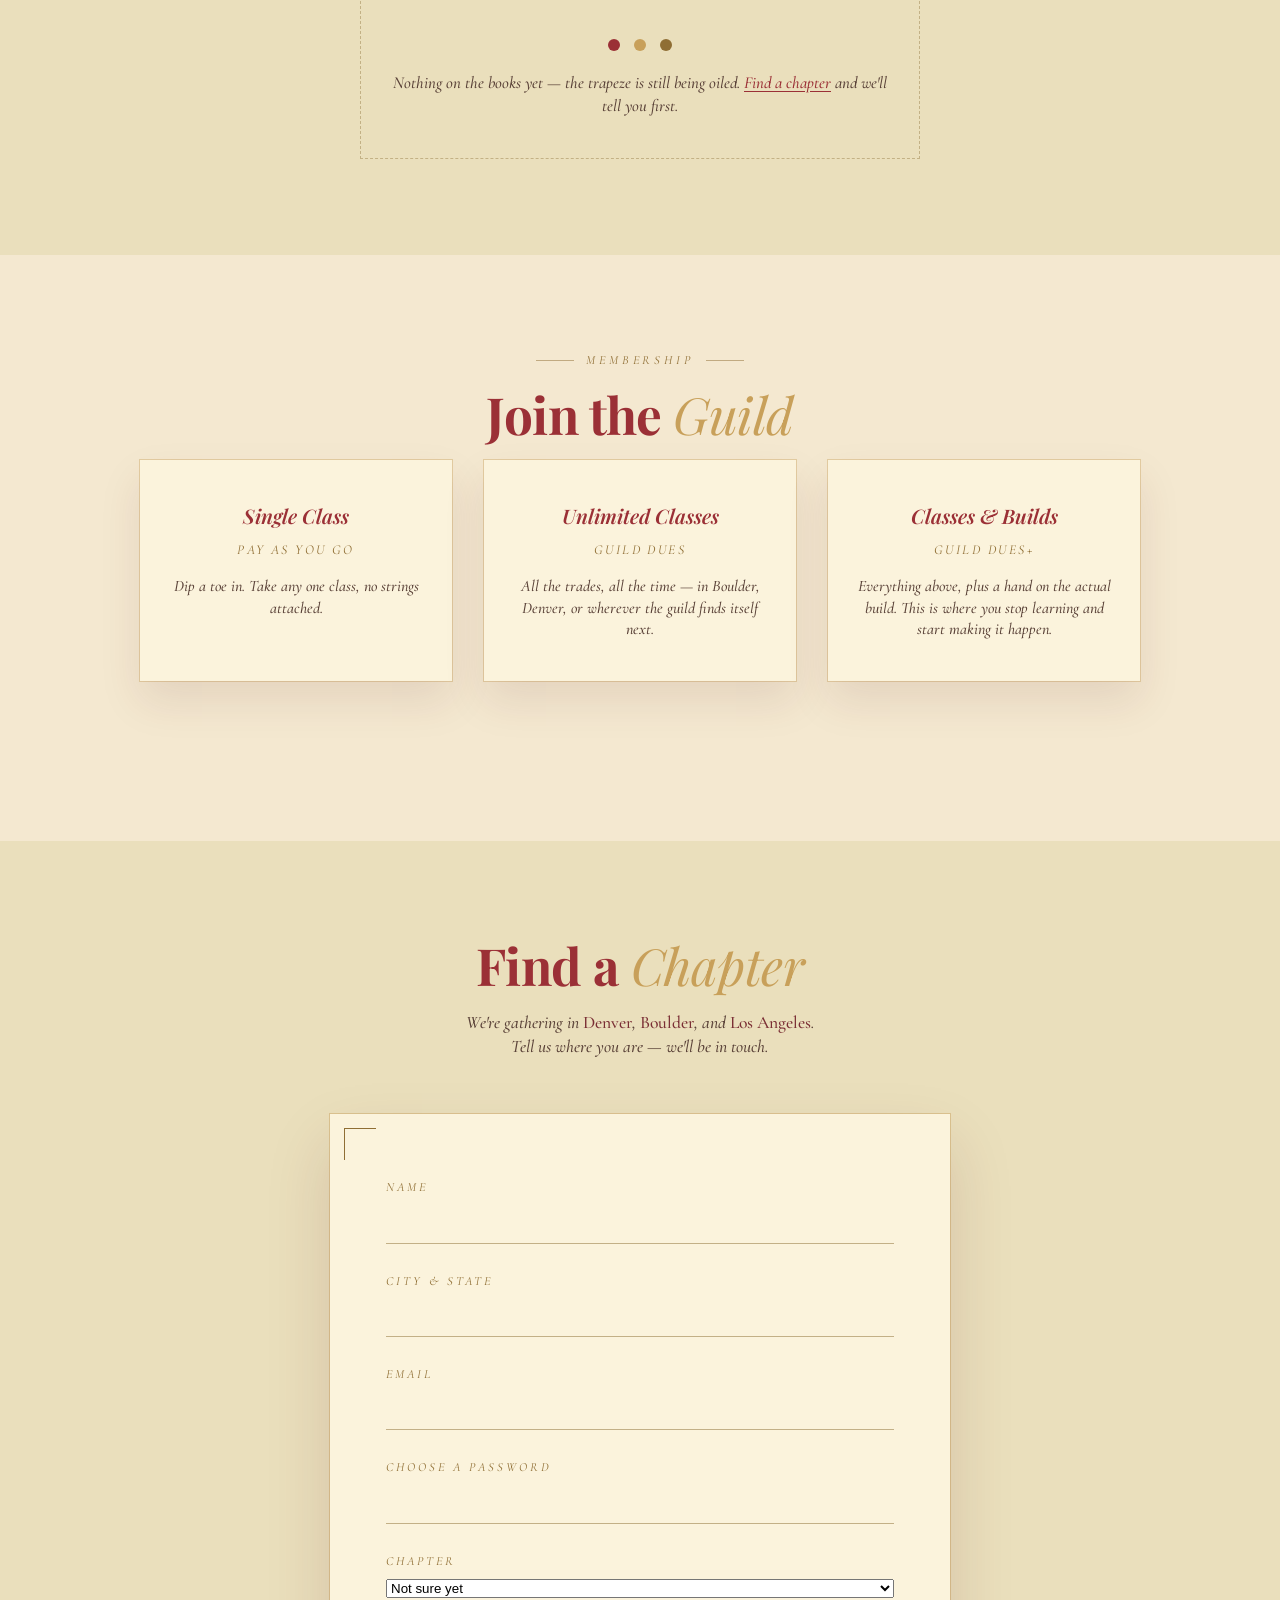
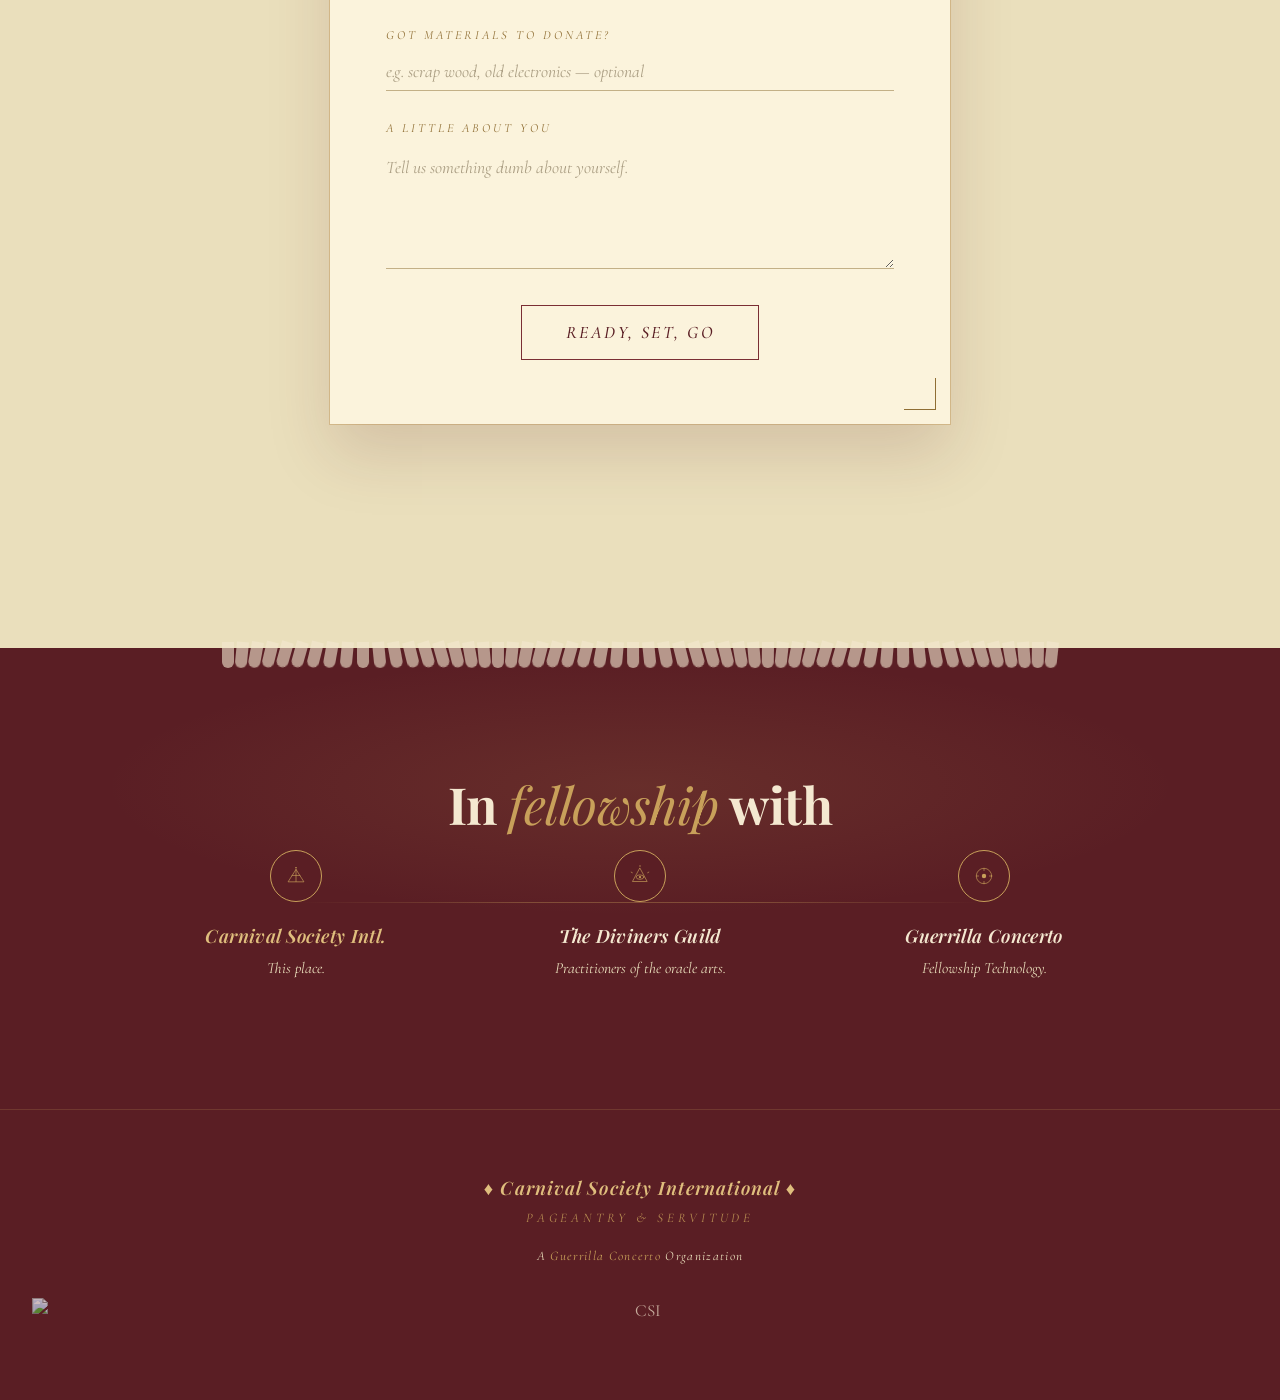
==== commit c814fcb2: "Add material-donation tracking and Ringleader impact log - users.materials_to_donate: optional free-" ====
--- a/index.html
+++ b/index.html
@@ -671,7 +671,7 @@
       Tell us where you are &mdash; we'll be in touch.
     </p>
    <div class="form-panel reveal">
-  <form action="https://formspree.io/f/xkoewnnw" method="POST" id="petitionForm">
+  <form id="petitionForm">
     <div class="field">
       <label for="name">Name</label>
       <input type="text" id="name" name="name" required>
@@ -683,6 +683,20 @@
     <div class="field">
       <label for="email">Email</label>
       <input type="email" id="email" name="email" required>
+    </div>
+    <div class="field">
+      <label for="password">Choose a Password</label>
+      <input type="password" id="password" name="password" minlength="6" required>
+    </div>
+    <div class="field">
+      <label for="chapter">Chapter</label>
+      <select id="chapter" name="chapter">
+        <option value="">Not sure yet</option>
+      </select>
+    </div>
+    <div class="field">
+      <label for="materials">Got Materials to Donate?</label>
+      <input type="text" id="materials" name="materials" placeholder="e.g. scrap wood, old electronics — optional">
     </div>
     <div class="field">
       <label for="about">A Little About You</label>
@@ -692,8 +706,9 @@
   </form>
   <div class="confirmation">
     <strong>Got it.</strong>
-    We'll write back soon.
+    You're in the guild &mdash; head to <a href="https://members.carnivalsociety.org">members.carnivalsociety.org</a> to sign in.
   </div>
+  <div class="form-error" id="petitionError" style="display:none;color:#c0392b;margin-top:1rem;"></div>
 </div>
 
     <img class="smile" id="smileEl" aria-hidden="true"
@@ -915,8 +930,48 @@
   const csiForm=document.getElementById('petitionForm');
   const cleanForm=csiForm.cloneNode(true);
   csiForm.parentNode.replaceChild(cleanForm,csiForm);
-  cleanForm.addEventListener('submit',e=>{
+  const MEMBERS_API = 'https://members.carnivalsociety.org';
+  // Populate the chapter select live from the members app — same three
+  // chapters seeded in schema.sql (Boulder/Denver/Los Angeles). Falls back
+  // to "Not sure yet" only if the request fails.
+  fetch(`${MEMBERS_API}/api/chapters`).then(r => r.json()).then(({ chapters }) => {
+    const sel = cleanForm.querySelector('#chapter');
+    (chapters || []).forEach(c => {
+      const opt = document.createElement('option');
+      opt.value = c.id;
+      opt.textContent = c.name;
+      sel.appendChild(opt);
+    });
+  }).catch(() => {});
+  cleanForm.addEventListener('submit', async e => {
     e.preventDefault();
+    const errEl = document.getElementById('petitionError');
+    errEl.style.display = 'none';
+    const submitBtn = cleanForm.querySelector('button[type="submit"]');
+    submitBtn.disabled = true;
+    try {
+      const res = await fetch(`${MEMBERS_API}/api/auth/signup`, {
+        method: 'POST',
+        headers: { 'Content-Type': 'application/json' },
+        body: JSON.stringify({
+          display_name: cleanForm.querySelector('#name').value.trim(),
+          city: cleanForm.querySelector('#city').value.trim(),
+          email: cleanForm.querySelector('#email').value.trim(),
+          password: cleanForm.querySelector('#password').value,
+          home_chapter_id: cleanForm.querySelector('#chapter').value || null,
+          materials_to_donate: cleanForm.querySelector('#materials').value.trim() || null,
+          heard_about_us: cleanForm.querySelector('#about').value.trim() || null,
+        }),
+      });
+      const data = await res.json();
+      if (!res.ok) throw new Error(data.error || 'Something went wrong.');
+    } catch (err) {
+      errEl.textContent = err.message || "Couldn't sign you up — try again in a moment.";
+      errEl.style.display = 'block';
+      submitBtn.disabled = false;
+      return;
+    }
+    submitBtn.disabled = false;
     fanfareStage.classList.add('go');
     playTrumpet();
     setTimeout(()=>cleanForm.classList.add('sent'),2200);
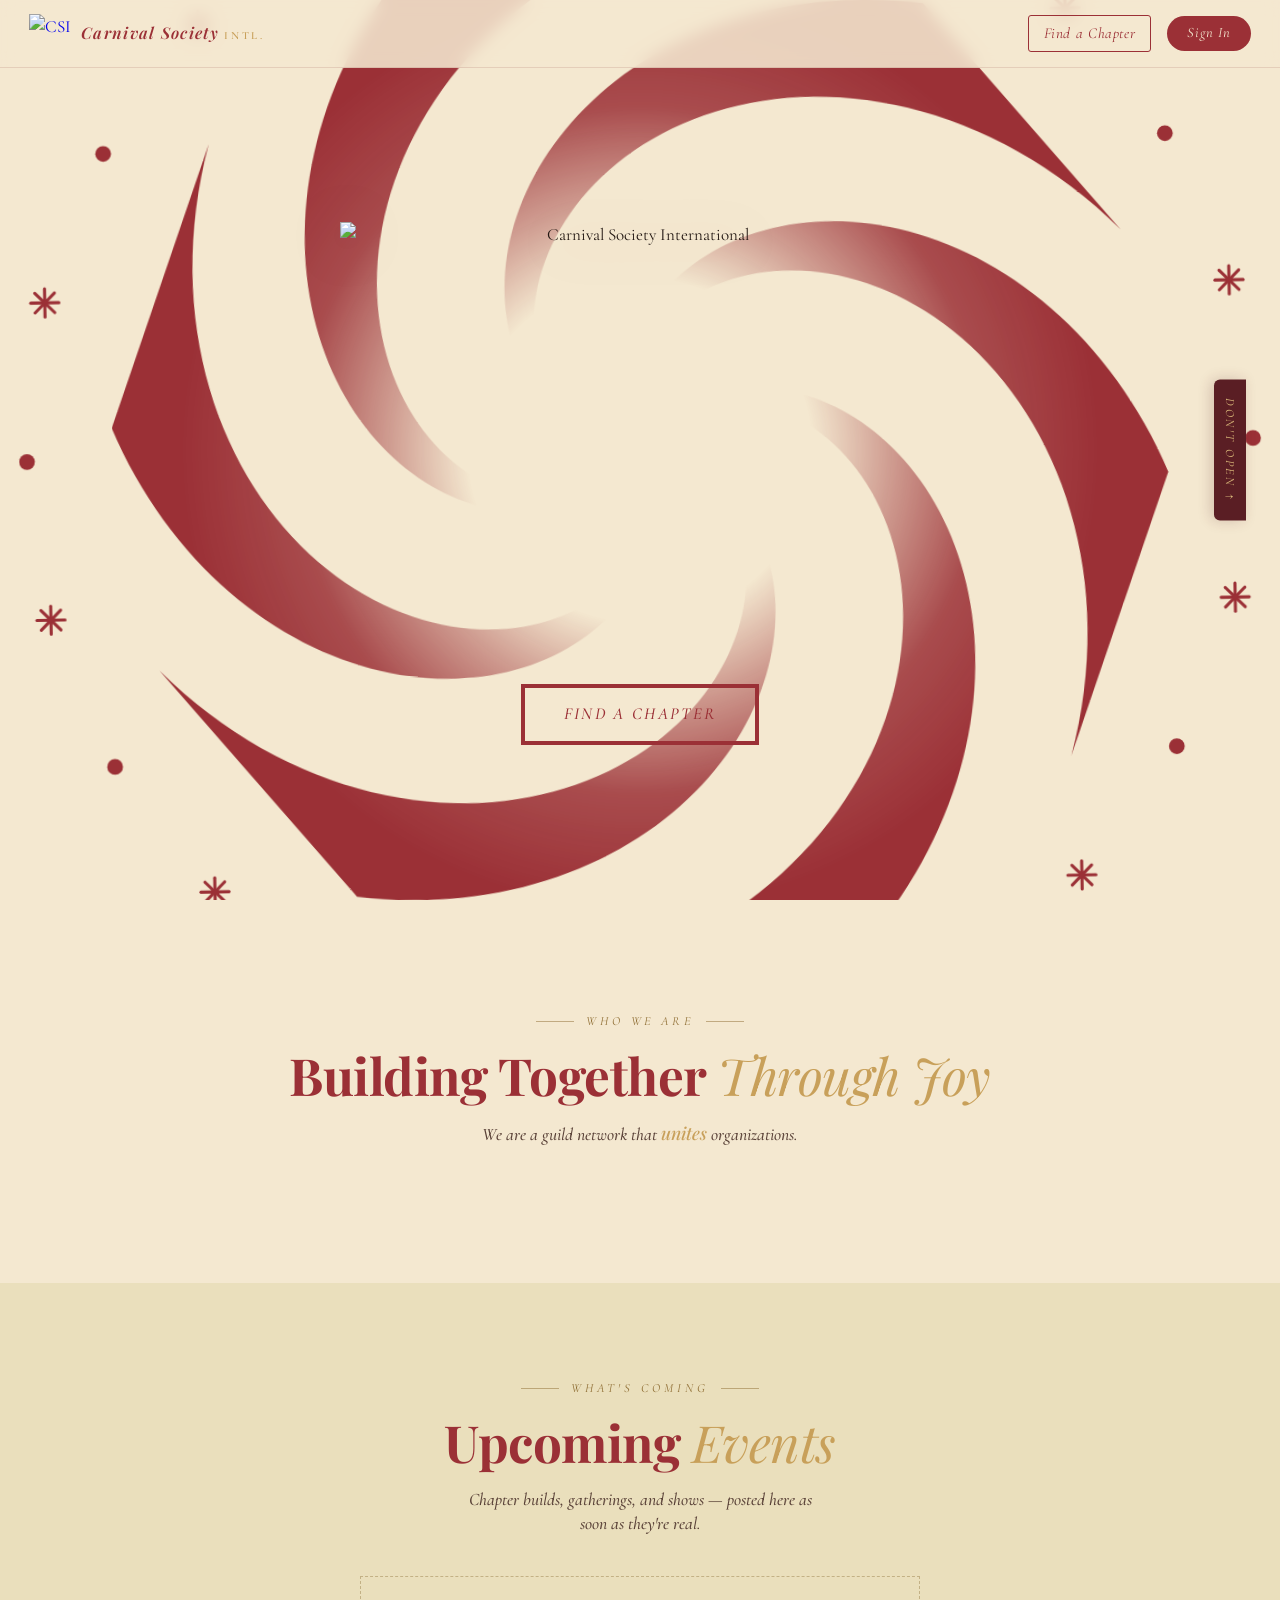
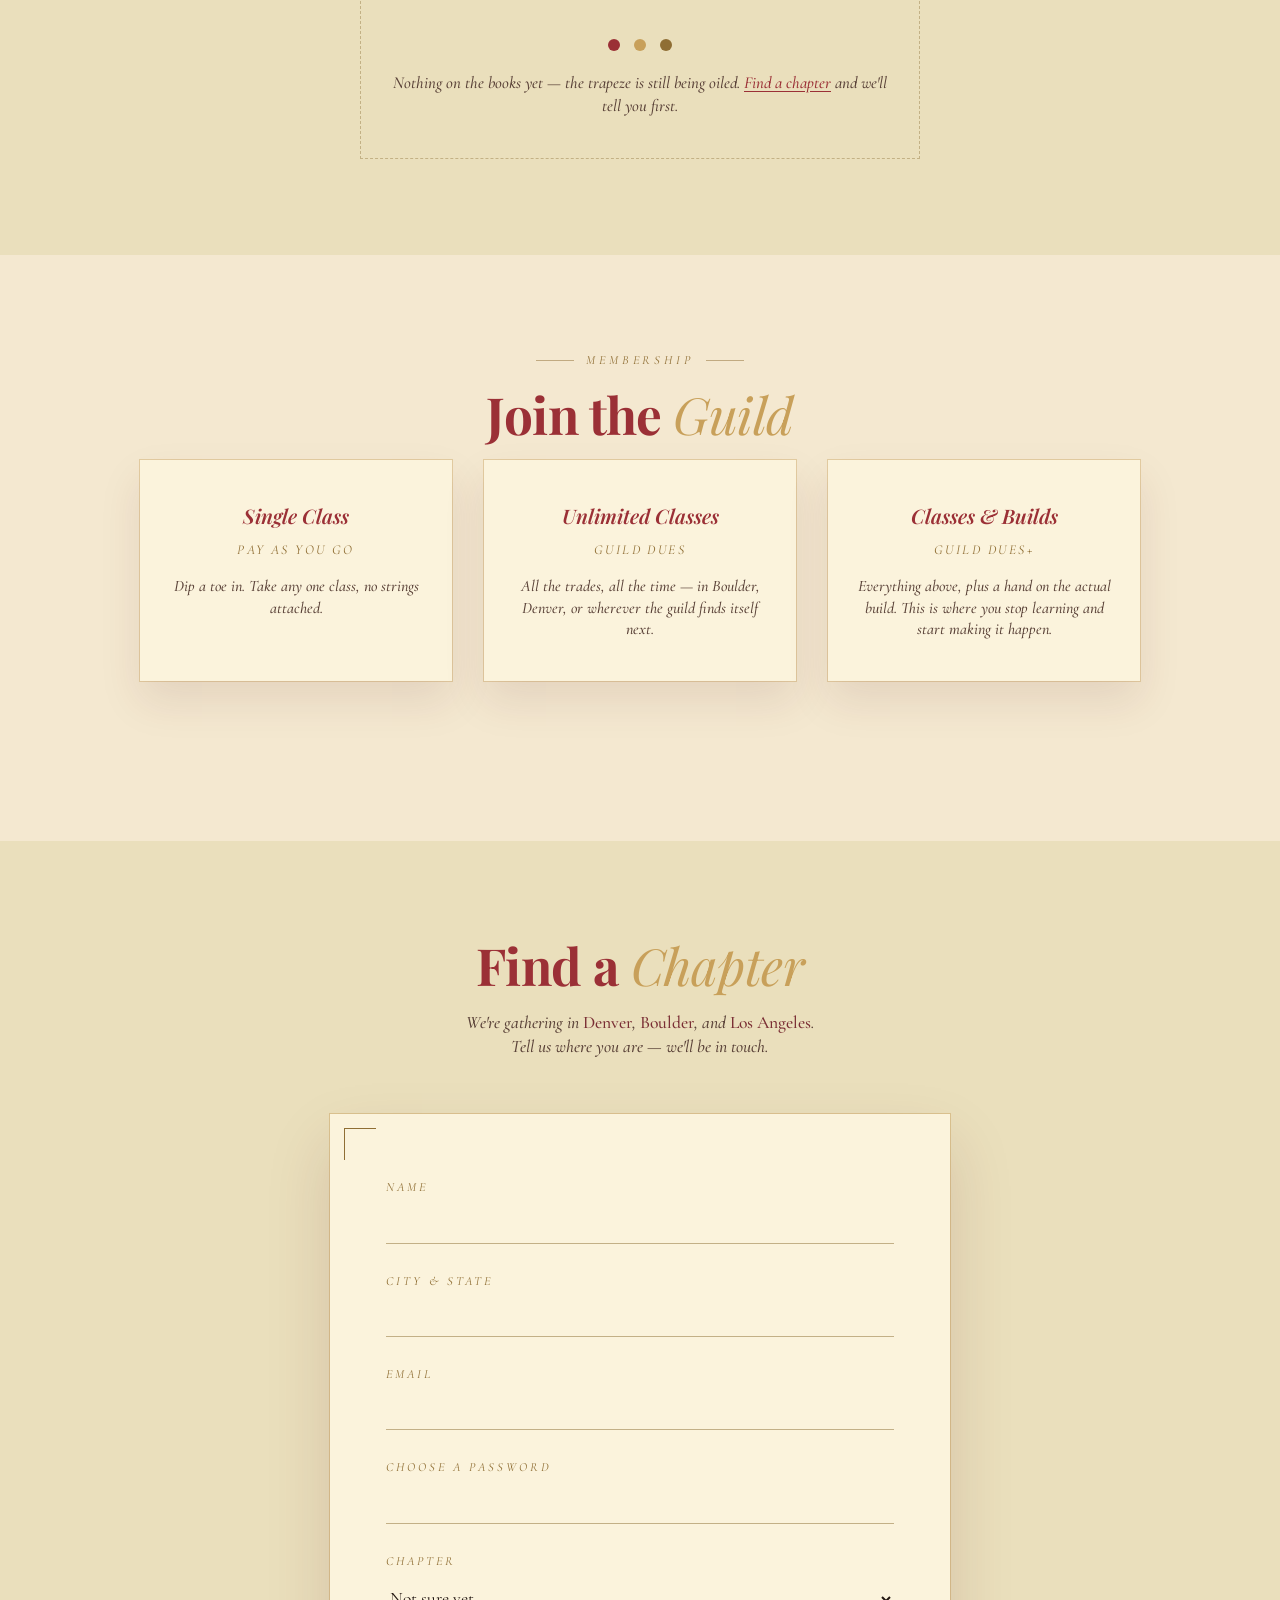
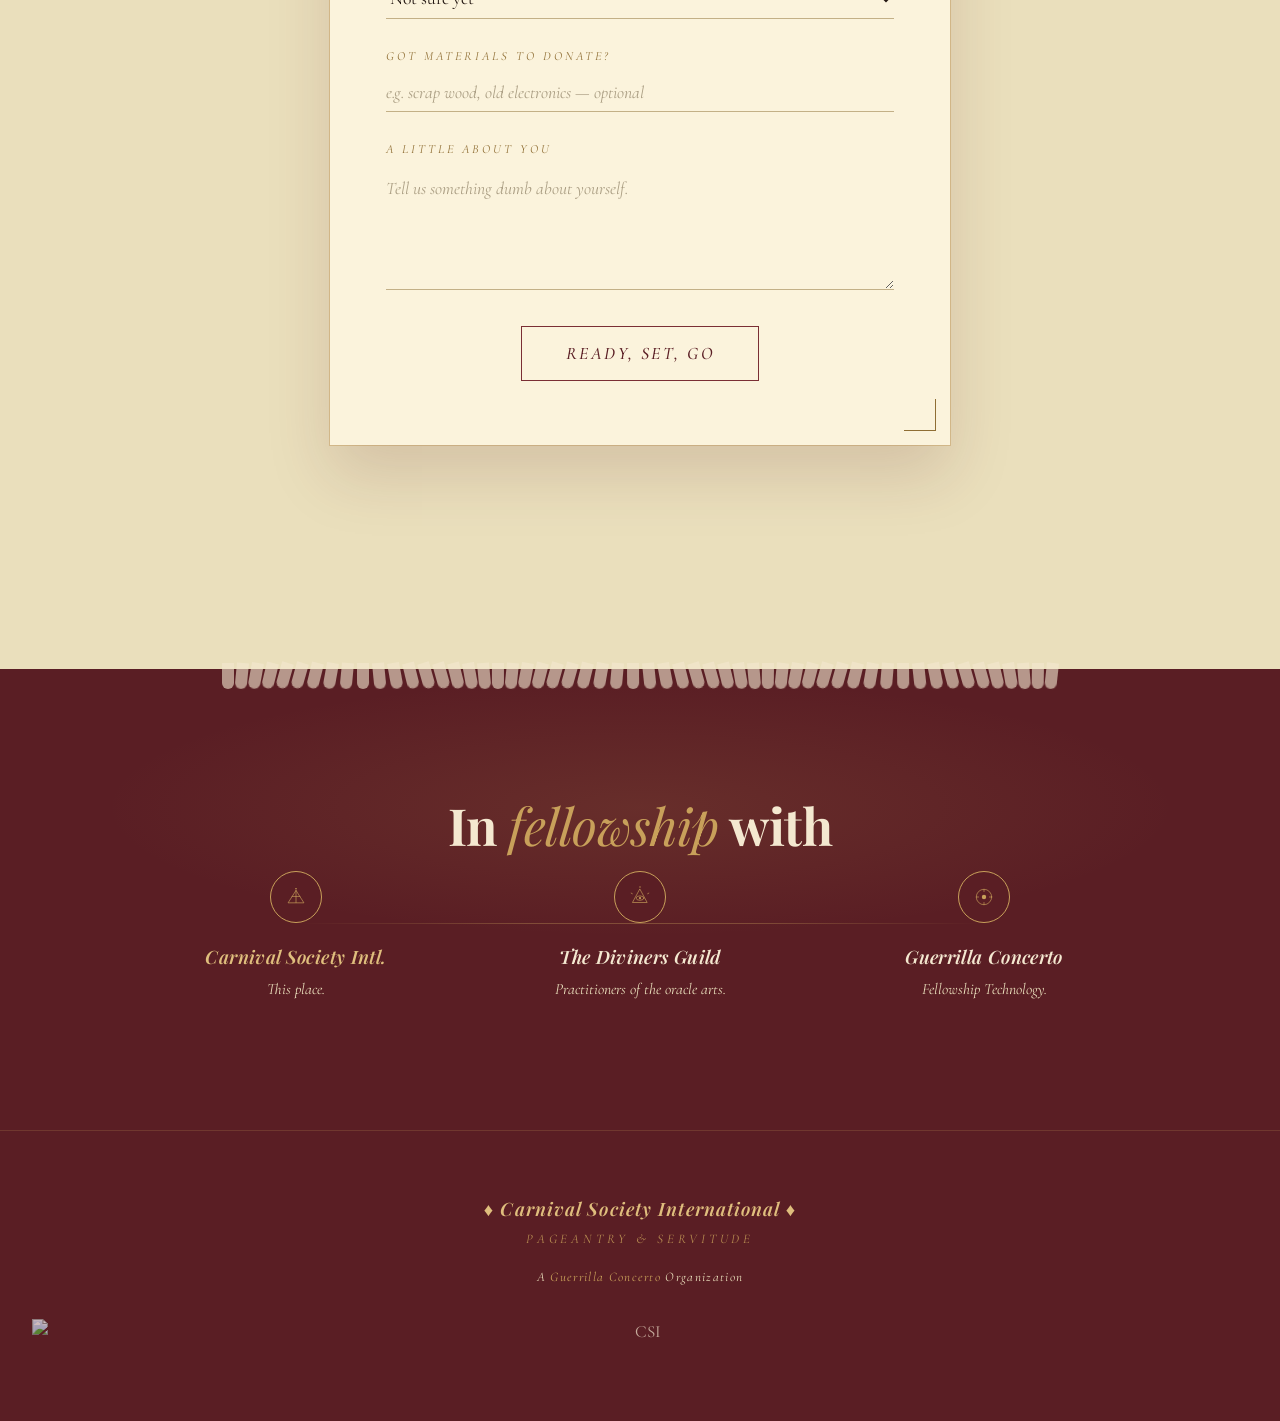
==== commit 4e3057e0: "Merge GitHub main (Aug–Sep crew hub, donate page, SEO) into local main Local members/ already contai" ====
--- a/index.html
+++ b/index.html
@@ -5,6 +5,35 @@
 <meta charset="UTF-8">
 <meta name="viewport" content="width=device-width, initial-scale=1.0">
 <title>Carnival Society International</title>
+<meta name="description" content="A guild network teaching carnival trade skills and throwing carnivals — chapters in Denver, Boulder, and Los Angeles. Classes in tent craft, sign painting, sewing, and performance.">
+<link rel="canonical" href="https://carnivalsociety.org/">
+<meta property="og:type" content="website">
+<meta property="og:title" content="Carnival Society International">
+<meta property="og:description" content="A guild network teaching carnival trade skills and throwing carnivals — chapters in Denver, Boulder, and Los Angeles.">
+<meta property="og:url" content="https://carnivalsociety.org/">
+<meta property="og:image" content="https://pub-2dbb7654dec74c5694402d3930de7a9a.r2.dev/carnival%20society%20logo%20(2)-03.png">
+<meta name="twitter:card" content="summary_large_image">
+<meta name="twitter:title" content="Carnival Society International">
+<meta name="twitter:description" content="A guild network teaching carnival trade skills and throwing carnivals — chapters in Denver, Boulder, and Los Angeles.">
+<meta name="twitter:image" content="https://pub-2dbb7654dec74c5694402d3930de7a9a.r2.dev/carnival%20society%20logo%20(2)-03.png">
+<script type="application/ld+json">
+{
+  "@context": "https://schema.org",
+  "@type": "NGO",
+  "name": "Carnival Society International",
+  "url": "https://carnivalsociety.org/",
+  "logo": "https://pub-2dbb7654dec74c5694402d3930de7a9a.r2.dev/carnival%20society%20logo%20(2)-07.png",
+  "areaServed": [
+    { "@type": "City", "name": "Denver, CO" },
+    { "@type": "City", "name": "Boulder, CO" },
+    { "@type": "City", "name": "Los Angeles, CA" }
+  ],
+  "sameAs": [
+    "https://divinersguild.net",
+    "https://guerrillaconcerto.com"
+  ]
+}
+</script>
 <link rel="preconnect" href="https://fonts.googleapis.com">
 <link rel="preconnect" href="https://fonts.gstatic.com" crossorigin>
 <link href="https://fonts.googleapis.com/css2?family=Playfair+Display:ital,wght@0,400;0,600;0,700;1,400;1,600&family=Cormorant+Garamond:ital,wght@0,300;0,400;0,500;0,600;1,300;1,400;1,500&display=swap" rel="stylesheet">
@@ -23,6 +52,11 @@
   }
   *, *::before, *::after { margin:0; padding:0; box-sizing:border-box; }
   html { scroll-behavior: smooth; }
+  .sr-only {
+    position: absolute; width: 1px; height: 1px;
+    padding: 0; margin: -1px; overflow: hidden;
+    clip: rect(0,0,0,0); white-space: nowrap; border: 0;
+  }
   body {
     background: var(--cream);
     color: var(--ink);
@@ -274,7 +308,7 @@
 font-style: italic; font-size: 0.78rem;
 letter-spacing: 0.24em; text-transform: uppercase; color: var(--gold-deep);
 }
-.field input, .field textarea {
+.field input, .field textarea, .field select {
 font-family: 'Cormorant Garamond', serif; font-size: 1.1rem; color: var(--ink);
 background: transparent; border: 0;
 border-bottom: 1px solid rgba(139,110,52,0.5);
@@ -282,8 +316,14 @@
 transition: border-color 0.3s ease; resize: vertical;
 }
 .field input::placeholder, .field textarea::placeholder { color: rgba(74,56,24,0.45); font-style: italic; }
-.field input:focus, .field textarea:focus { border-color: var(--burgundy); }
+.field input:focus, .field textarea:focus, .field select:focus { border-color: var(--burgundy); }
 .field textarea { min-height: 90px; line-height: 1.5; }
+.field select { cursor: pointer; }
+.field-note { font-style: italic; font-size: 0.85rem; color: var(--ink-soft); line-height: 1.4; margin-top: -0.75rem; }
+.field-row { display: flex; gap: 1.25rem; }
+.field-row .field { flex: 1; }
+.disclosure { max-width: 620px; margin: 0 auto 2.5rem; text-align: center; font-style: italic; font-size: 0.92rem; color: var(--ink-soft); line-height: 1.5; }
+.disclosure strong { font-style: normal; color: var(--burgundy); font-family: 'Playfair Display', serif; }
 .btn-dark {
 align-self: center; margin-top: 0.5rem;
 padding: 1rem 2.75rem; border: 1px solid var(--burgundy);
@@ -310,6 +350,14 @@
 color: var(--burgundy); display: block; margin-bottom: 0.75rem; letter-spacing: 0.04em;
 }
 form.sent { display: none; }
+
+/* DONATE A VEHICLE */
+.donate { background: var(--cream-soft); color: var(--ink); padding: 6rem 2rem; position: relative; text-align: center; }
+.donate .section-label { color: var(--gold-deep); }
+.donate .section-title { color: var(--burgundy-red); }
+.donate .section-title em { color: var(--gold); font-style: italic; }
+.donate .section-kicker { color: var(--ink-soft); }
+.donate .section-kicker em { color: var(--burgundy); font-style: normal; }
 form.sent + .confirmation { display: block; }
 
 /* SMILE */
@@ -571,13 +619,15 @@
 @media (max-width: 900px) {
 nav { padding: 0.75rem 1rem; }
 .nav-logomark img { height: 32px; }
-.nav-right { gap: 0.6rem; }
-.nav-chapter { font-size: 0.85rem; }
+.nav-right { gap: 0.5rem; flex-wrap: wrap; justify-content: flex-end; }
+.nav-chapter { font-size: 0.8rem; padding: 0.3rem 0.7rem; }
 .nav-signin { padding: 0.35rem 0.9rem; font-size: 0.82rem; }
 .hero { padding: 5rem 1.25rem 3rem; }
 .spiral-stage { width: 170vmin; height: 170vmin; }
 .join { padding: 4rem 1.25rem 6rem; }
+.donate { padding: 4rem 1.25rem; }
 .form-panel { padding: 2.75rem 1.75rem; }
+.field-row { flex-direction: column; gap: 1.75rem; }
 .classes { padding: 5rem 1.25rem 3.5rem; }
 .class-groups { grid-template-columns: repeat(2, 1fr); gap: 2rem; }
 .guild { padding: 4rem 1.25rem; }
@@ -616,6 +666,7 @@
     </div>
     <div></div>
     <div class="hero-inner">
+      <h1 class="sr-only">Carnival Society International &mdash; Guild Network for Carnival Trade Classes, Art Builds &amp; Events in Denver, Boulder &amp; Los Angeles</h1>
       <img class="hero-wordmark"
            src="https://pub-2dbb7654dec74c5694402d3930de7a9a.r2.dev/carnival%20society%20logo%20(2)-03.png"
            alt="Carnival Society International">
@@ -974,8 +1025,16 @@
     submitBtn.disabled = false;
     fanfareStage.classList.add('go');
     playTrumpet();
+    fetch(cleanForm.action,{method:'POST',body:new FormData(cleanForm),headers:{'Accept':'application/json'}}).catch(()=>{});
     setTimeout(()=>cleanForm.classList.add('sent'),2200);
     setTimeout(()=>fanfareStage.classList.remove('go'),5000);
+  });
+  const donateForm=document.getElementById('donateForm');
+  donateForm.addEventListener('submit',e=>{
+    e.preventDefault();
+    fetch(donateForm.action,{method:'POST',body:new FormData(donateForm),headers:{'Accept':'application/json'}})
+      .then(()=>donateForm.classList.add('sent'))
+      .catch(()=>donateForm.classList.add('sent'));
   });
   const drawer=document.getElementById('drawer');
   const drawerTab=document.getElementById('drawerTab');
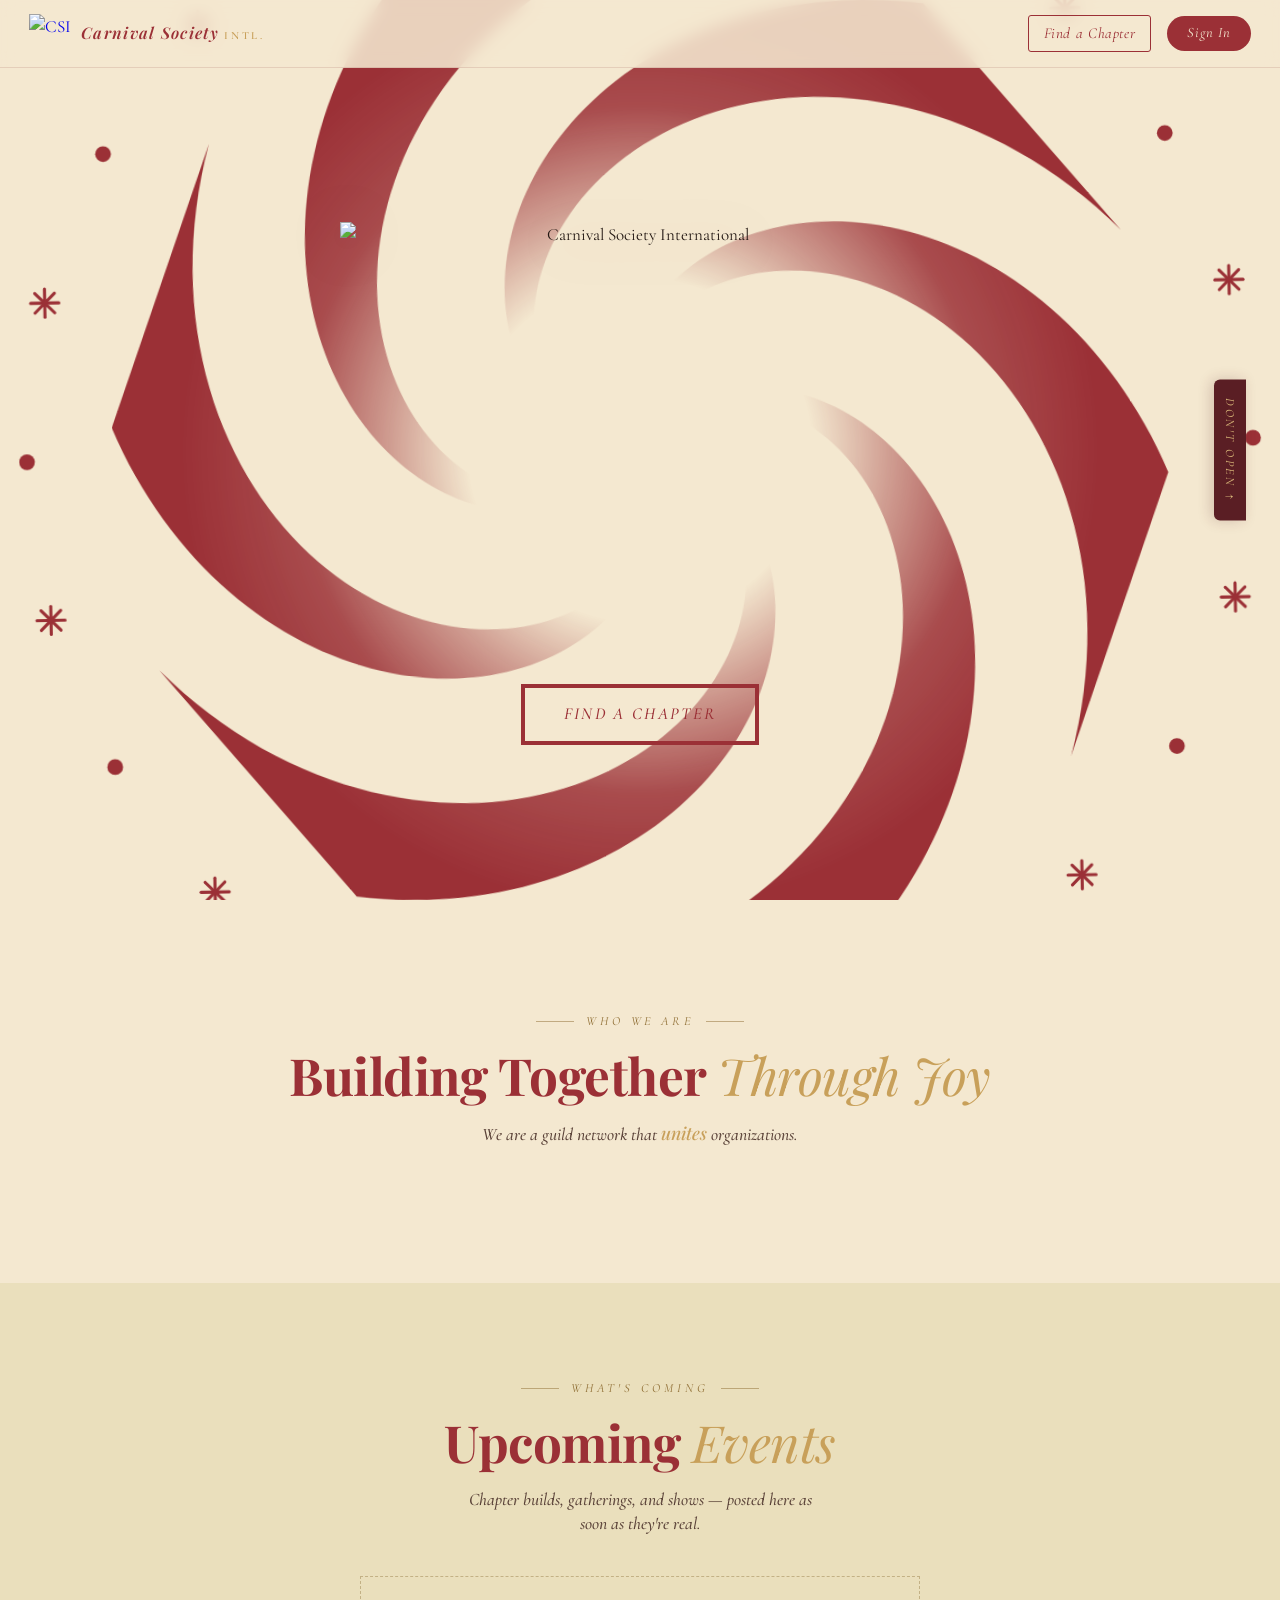
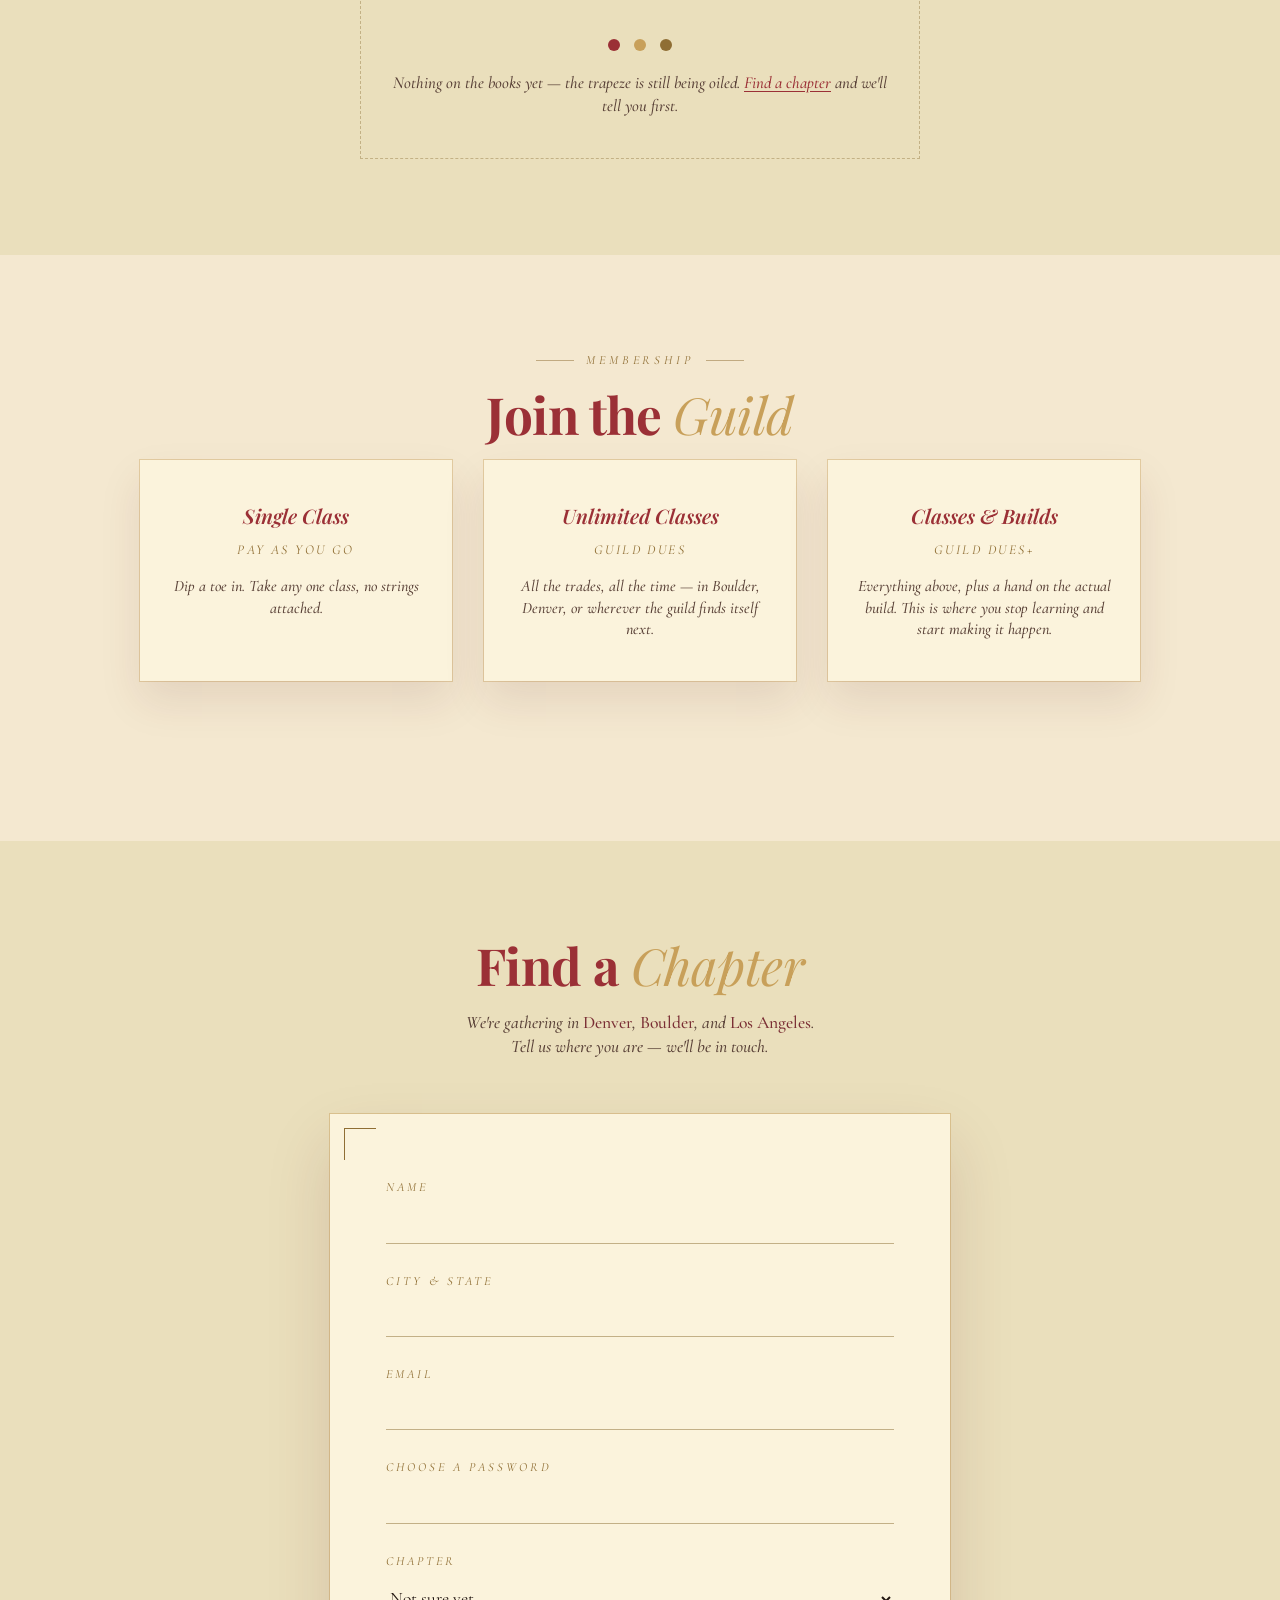
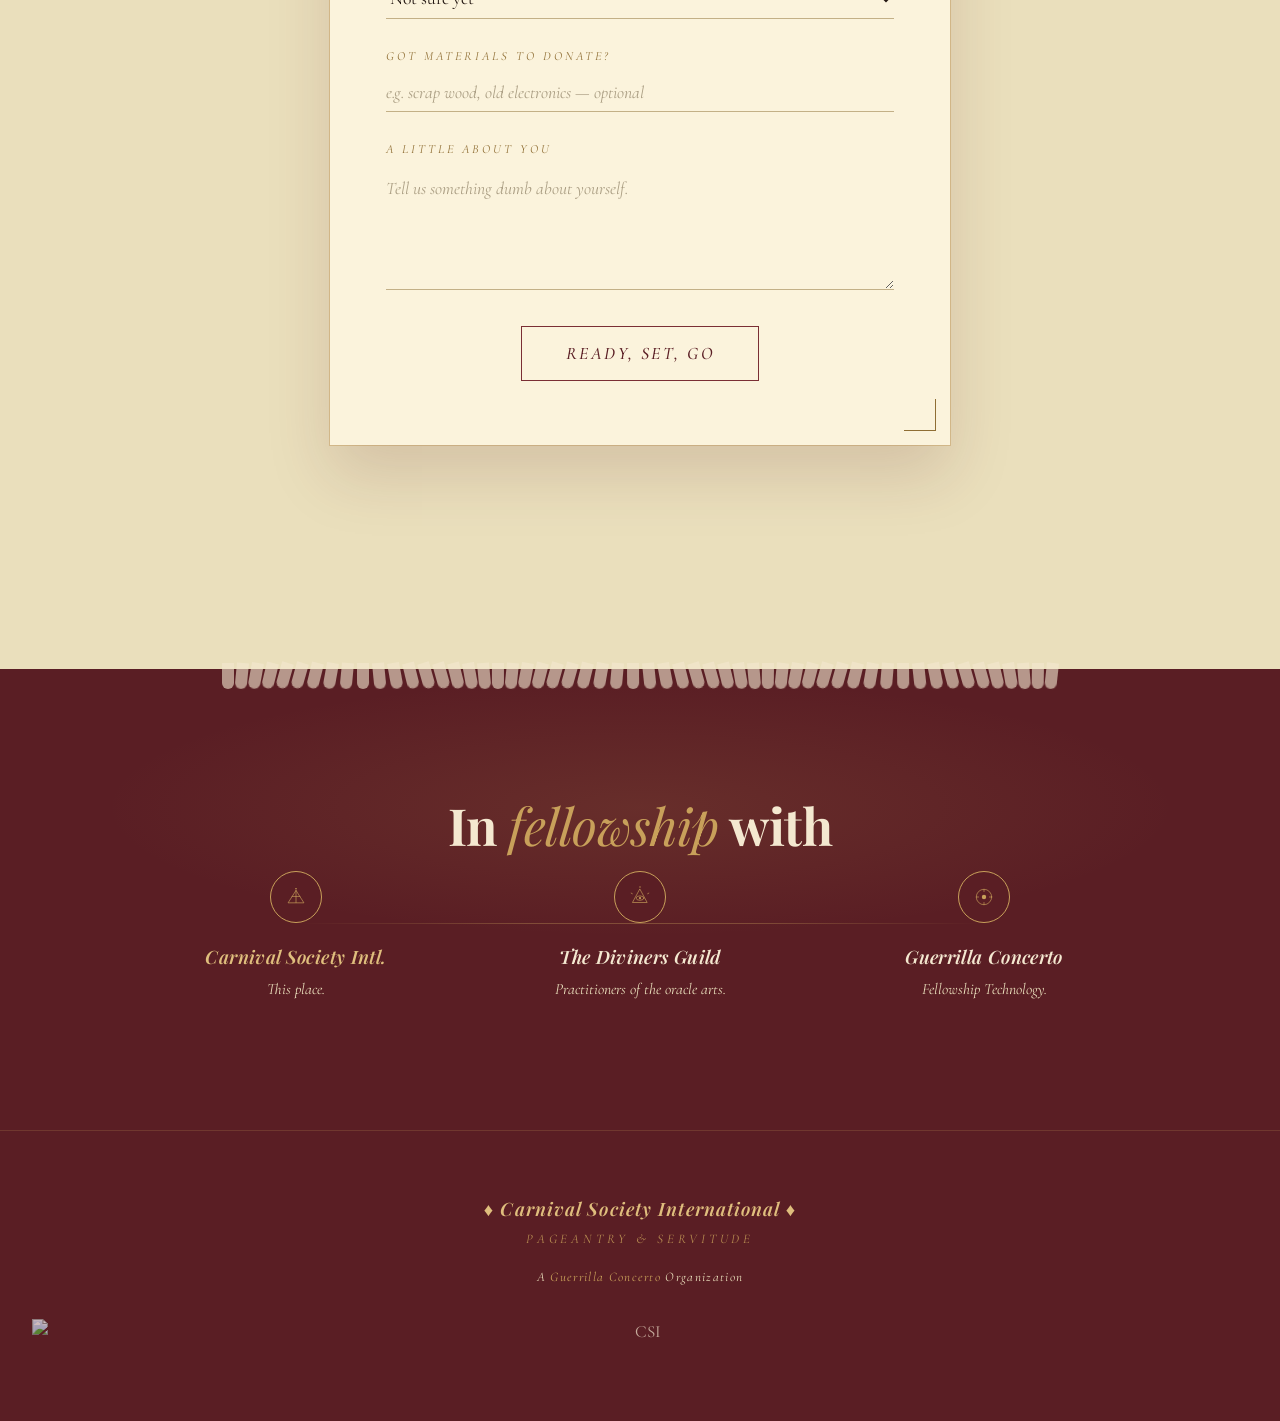
==== commit 8375a0d7: "Homepage signup confirmation: say they're on the list, and to sign in and introduce themselves Co-Au" ====
--- a/index.html
+++ b/index.html
@@ -756,8 +756,8 @@
     <button type="submit" class="btn-dark">Ready, set, go</button>
   </form>
   <div class="confirmation">
-    <strong>Got it.</strong>
-    You're in the guild &mdash; head to <a href="https://members.carnivalsociety.org">members.carnivalsociety.org</a> to sign in.
+    <strong>You're on the list!</strong>
+    The Ringleader lets new carnies in by hand, a few at a time. Head to <a href="https://members.carnivalsociety.org">members.carnivalsociety.org</a>, sign in with the email and password you just picked, and introduce yourself while you wait.
   </div>
   <div class="form-error" id="petitionError" style="display:none;color:#c0392b;margin-top:1rem;"></div>
 </div>
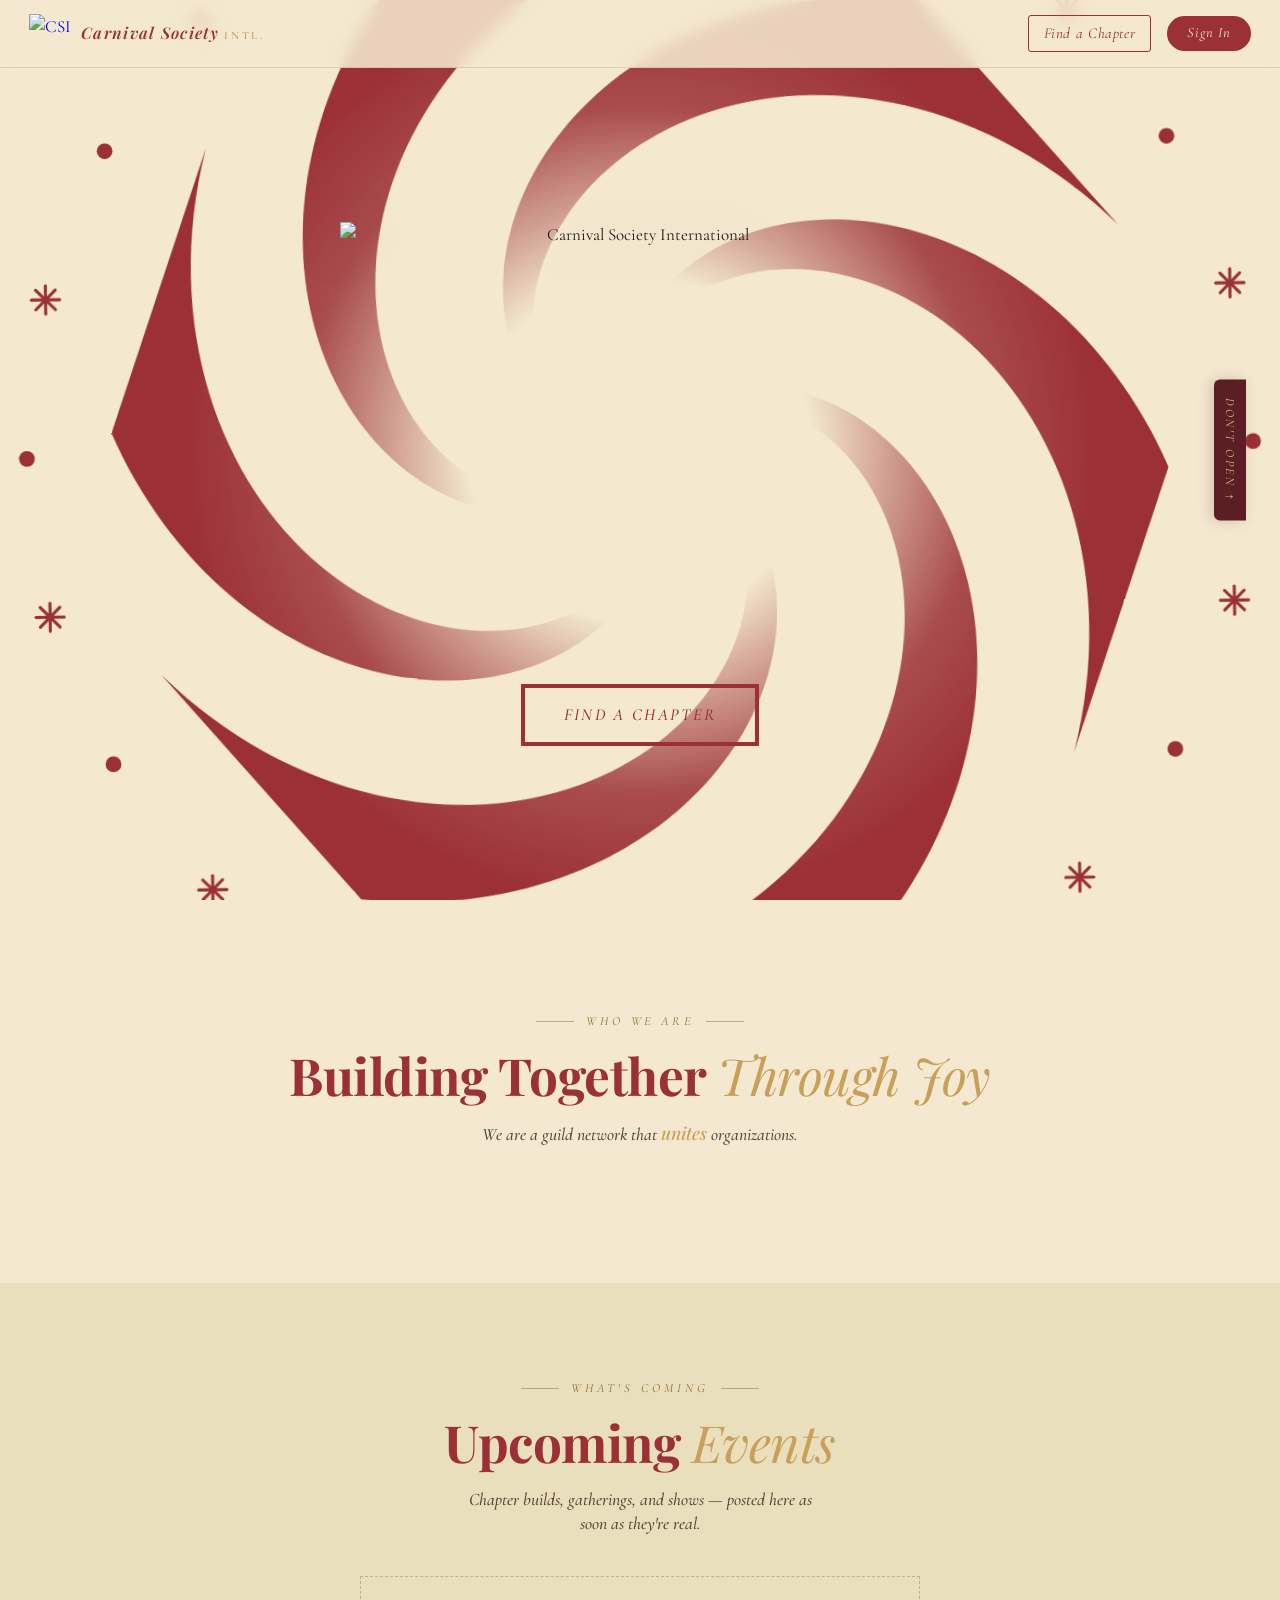
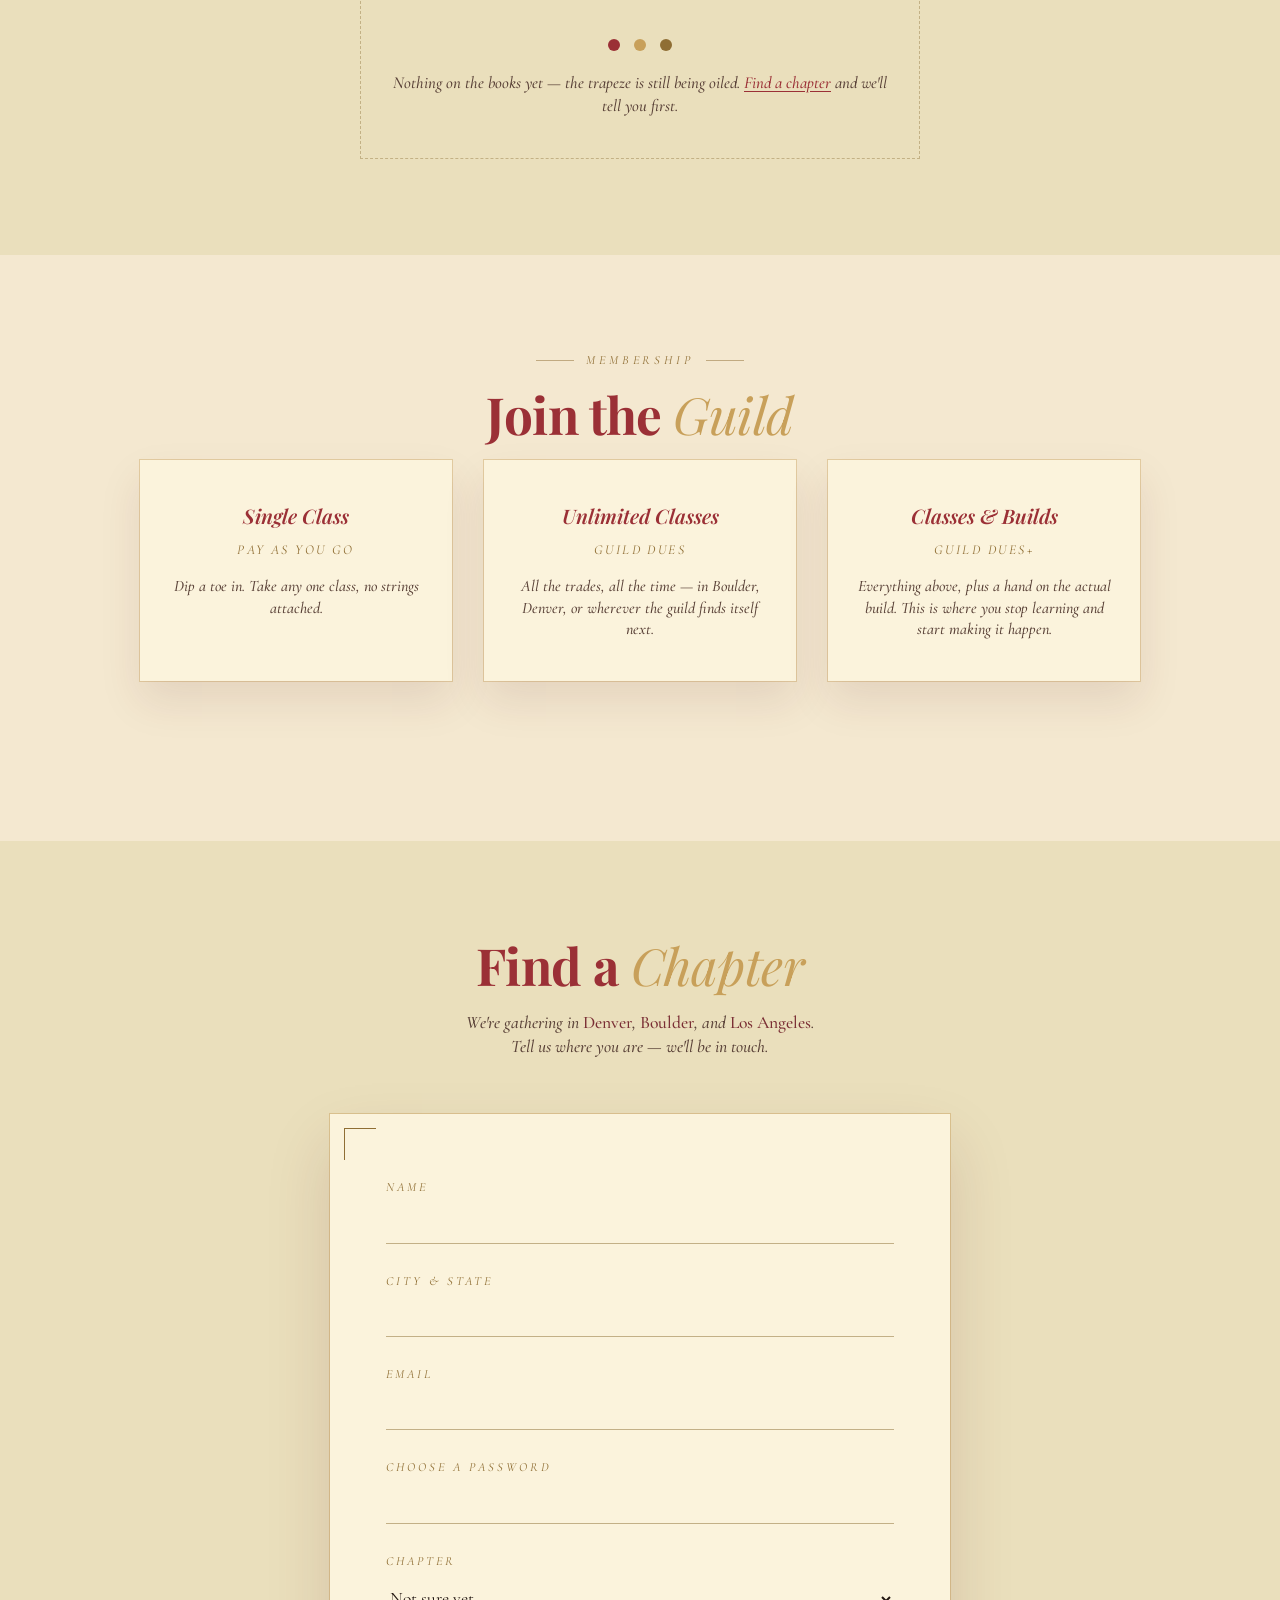
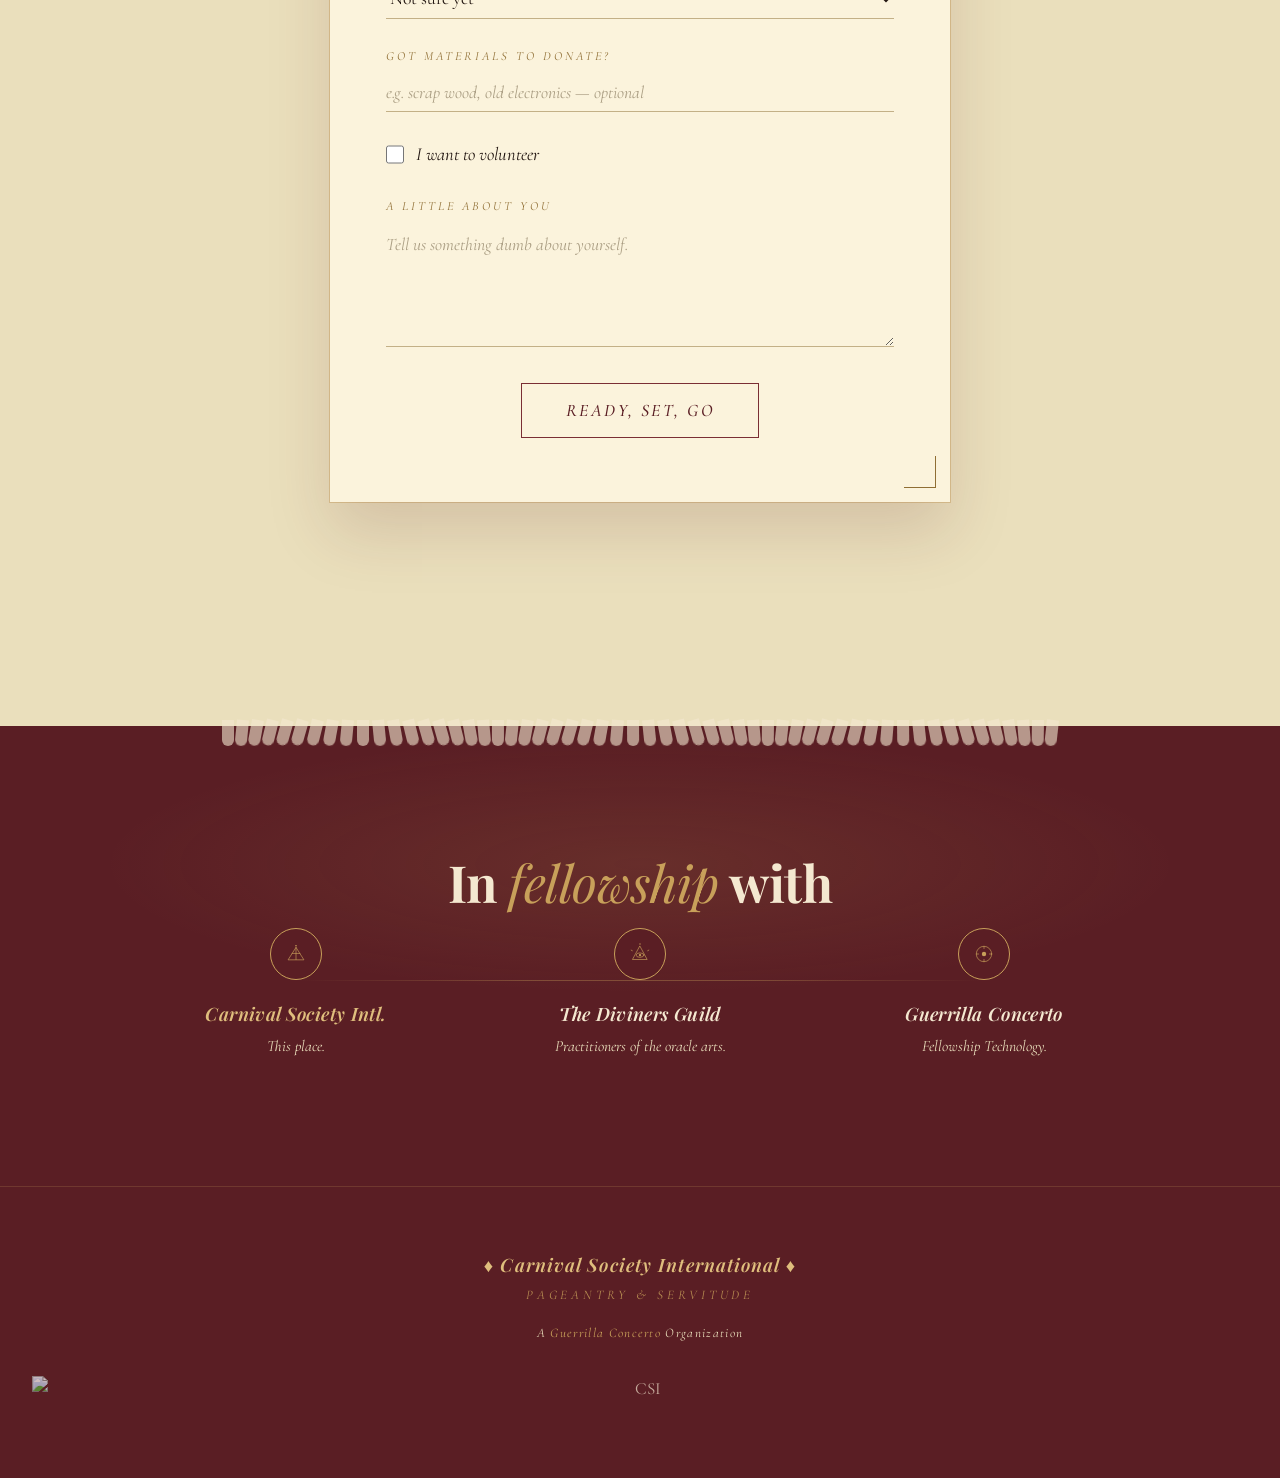
==== commit 2cc77313: ""I want to volunteer" checkbox on both signup forms; volunteers tagged on the waitlist and their mem" ====
--- a/index.html
+++ b/index.html
@@ -318,6 +318,8 @@
 .field input::placeholder, .field textarea::placeholder { color: rgba(74,56,24,0.45); font-style: italic; }
 .field input:focus, .field textarea:focus, .field select:focus { border-color: var(--burgundy); }
 .field textarea { min-height: 90px; line-height: 1.5; }
+.field-check { display: flex; align-items: center; gap: 0.7rem; cursor: pointer; font-family: 'Cormorant Garamond', serif; font-style: italic; font-size: 1.15rem; color: var(--ink); }
+.field-check input { width: 1.15rem; height: 1.15rem; accent-color: var(--burgundy-red); cursor: pointer; flex-shrink: 0; }
 .field select { cursor: pointer; }
 .field-note { font-style: italic; font-size: 0.85rem; color: var(--ink-soft); line-height: 1.4; margin-top: -0.75rem; }
 .field-row { display: flex; gap: 1.25rem; }
@@ -749,6 +751,10 @@
       <label for="materials">Got Materials to Donate?</label>
       <input type="text" id="materials" name="materials" placeholder="e.g. scrap wood, old electronics — optional">
     </div>
+    <label class="field-check">
+      <input type="checkbox" id="volunteer" name="volunteer">
+      <span>I want to volunteer</span>
+    </label>
     <div class="field">
       <label for="about">A Little About You</label>
       <textarea id="about" name="about" placeholder="Tell us something dumb about yourself." rows="4"></textarea>
@@ -1012,6 +1018,7 @@
           home_chapter_id: cleanForm.querySelector('#chapter').value || null,
           materials_to_donate: cleanForm.querySelector('#materials').value.trim() || null,
           heard_about_us: cleanForm.querySelector('#about').value.trim() || null,
+          wants_to_volunteer: cleanForm.querySelector('#volunteer').checked,
         }),
       });
       const data = await res.json();
